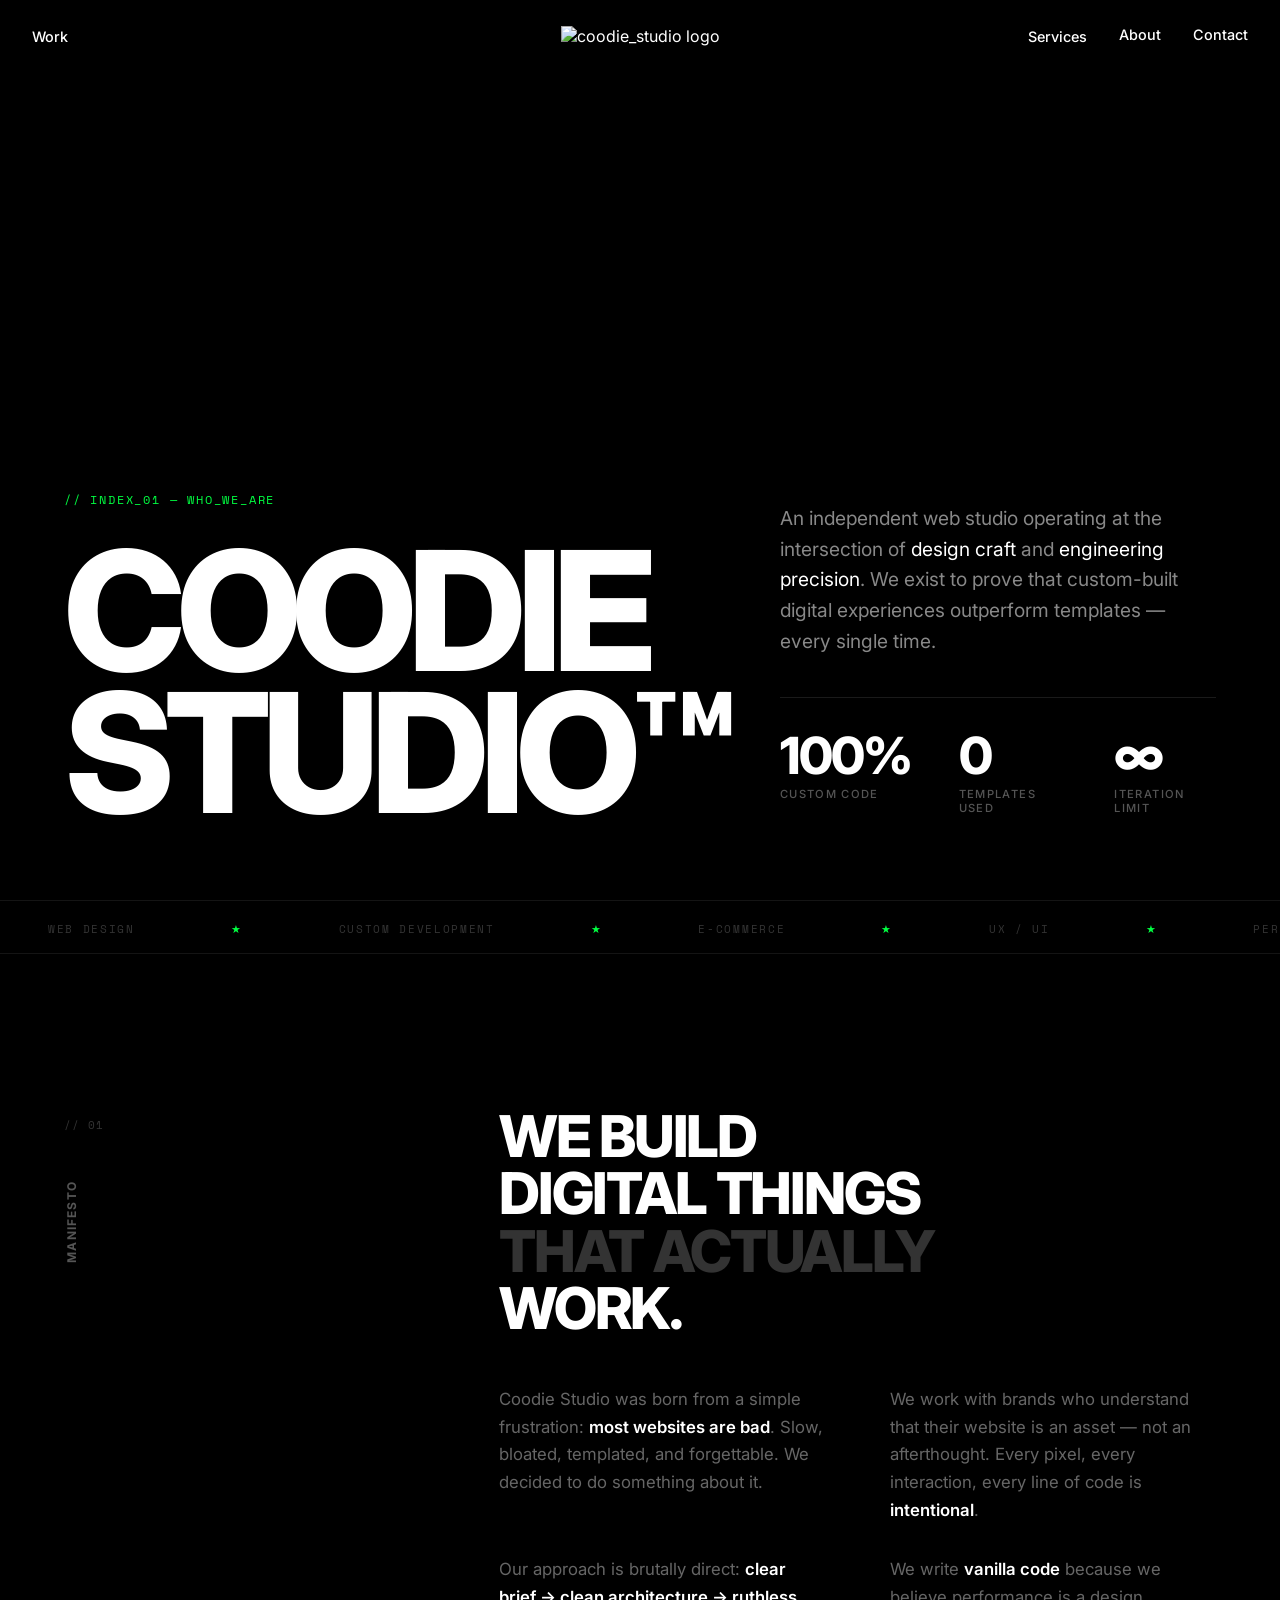
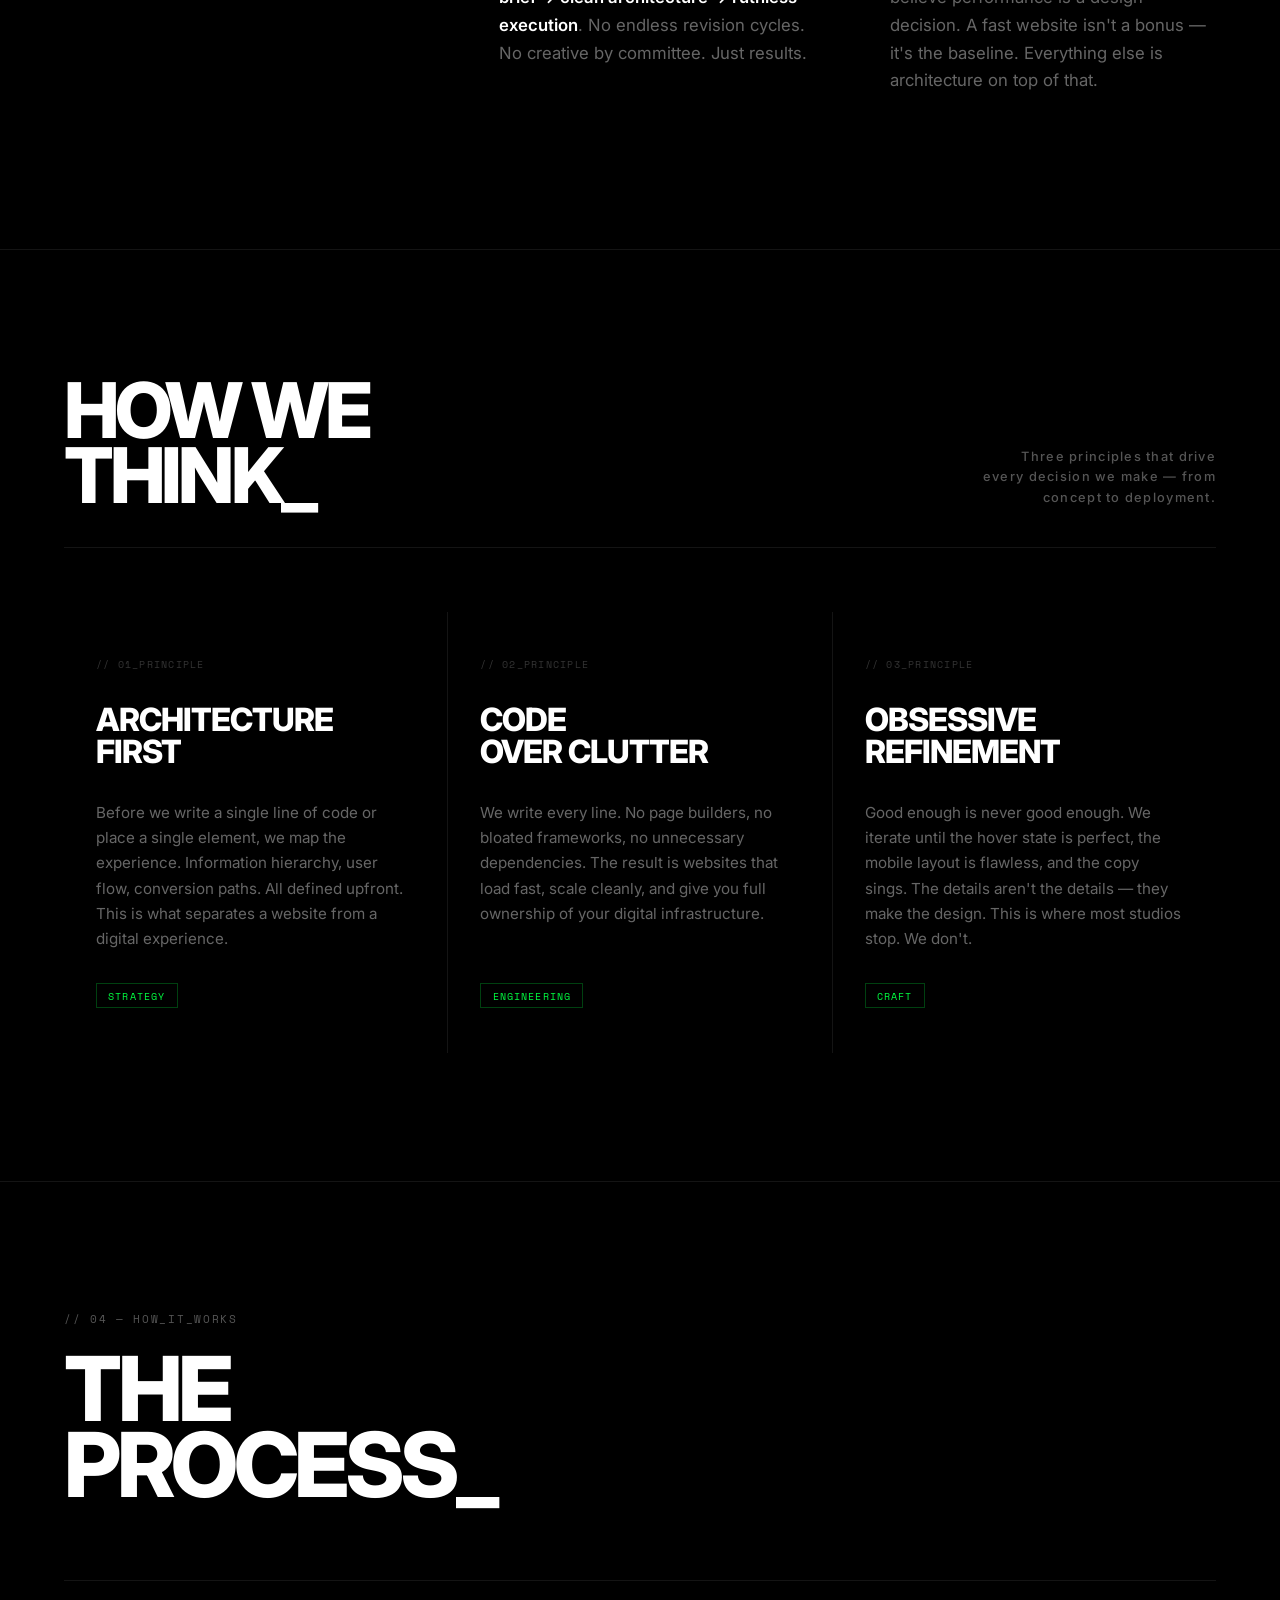
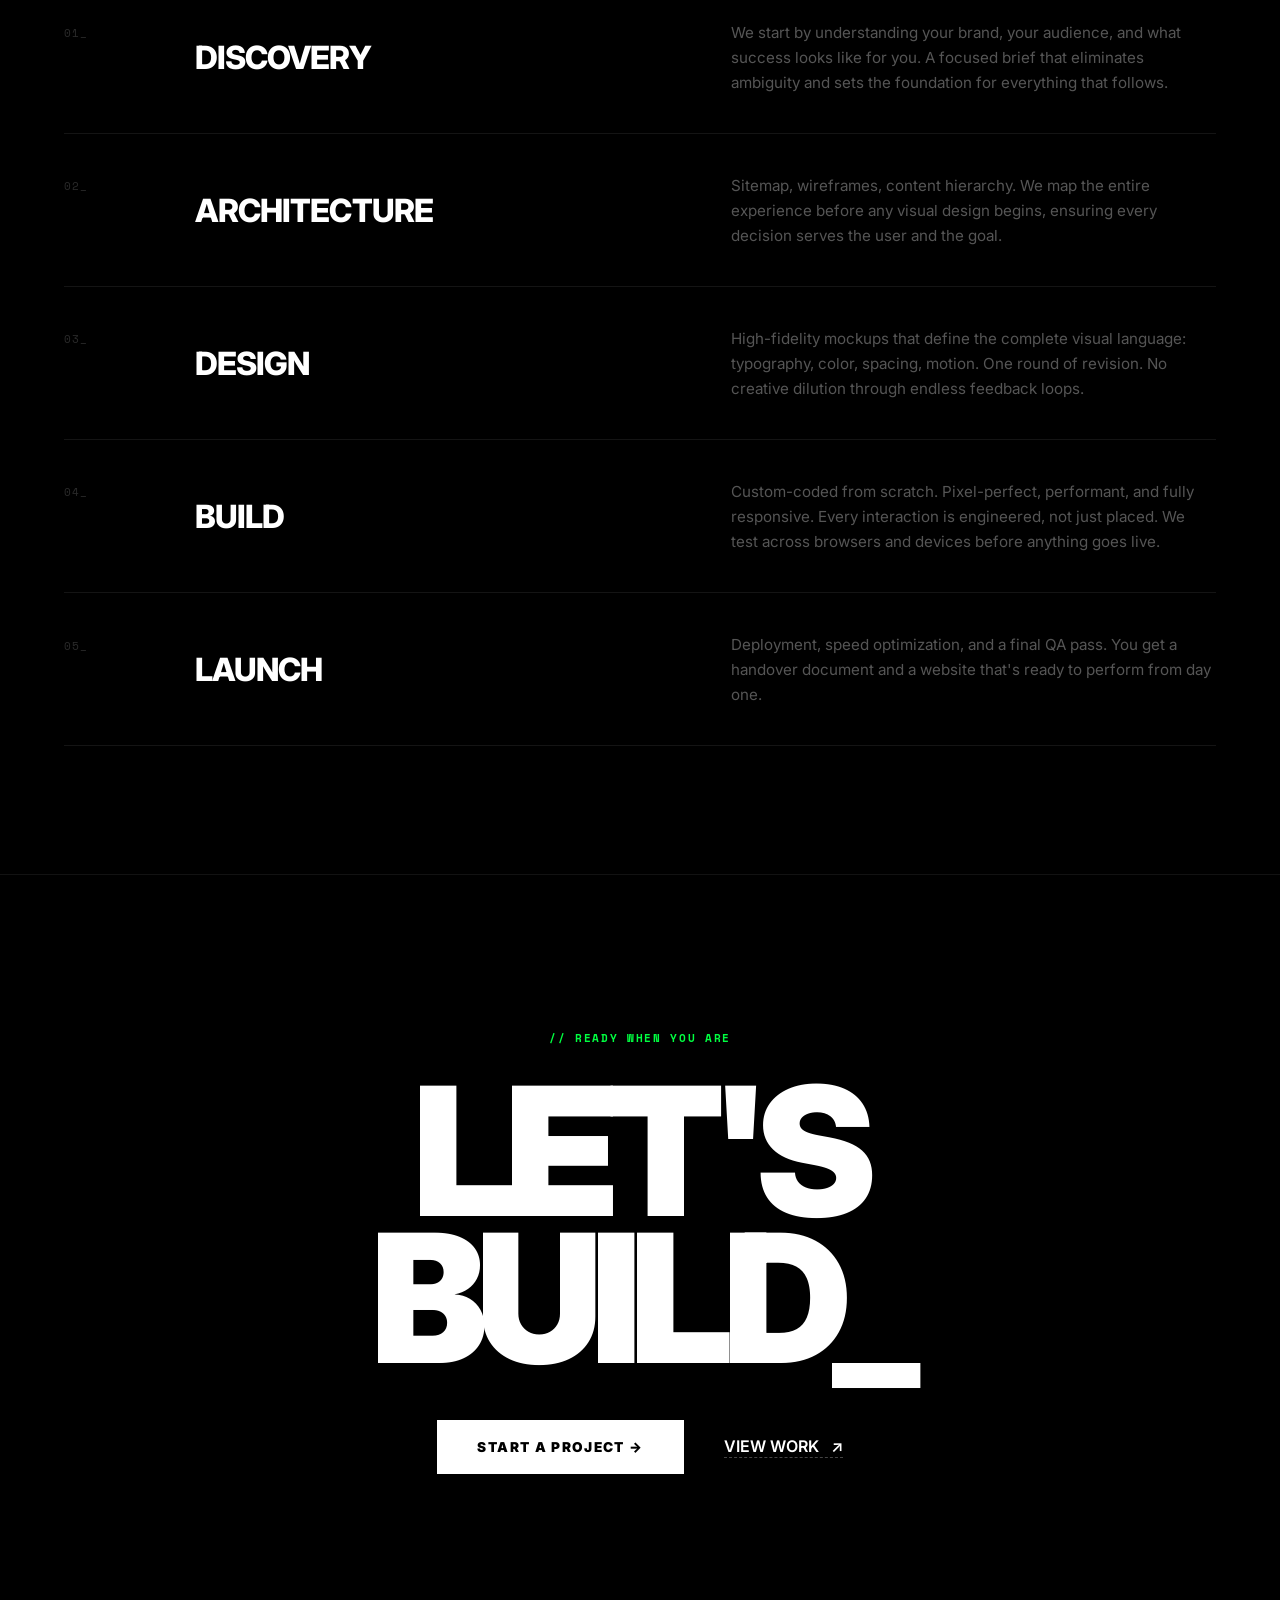
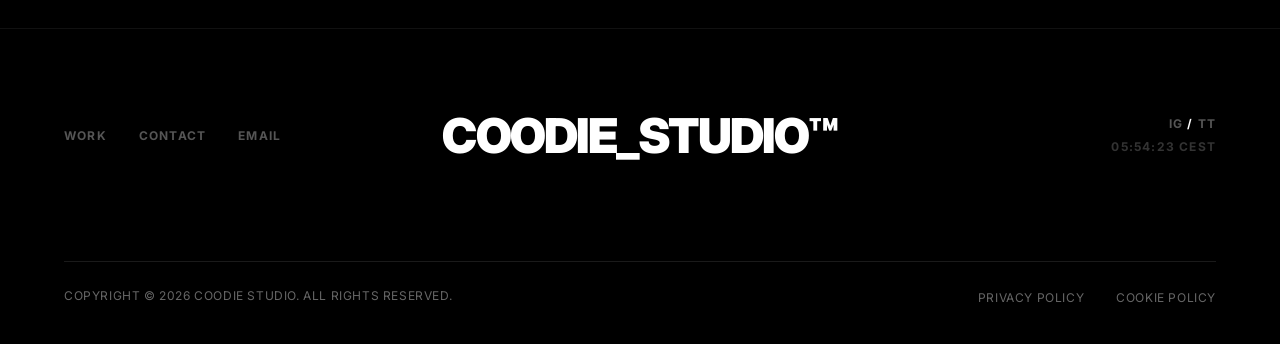
==== about.html @ a86b959a "Add files via upload" ====
<!DOCTYPE html>
<html lang="en">
<head>
    <meta charset="UTF-8">
    <meta name="viewport" content="width=device-width, initial-scale=1.0">

    <title>About Coodie Studio – Web Design & Development Studio</title>
    <meta name="description" content="Coodie Studio is an independent web design and development studio. We build high-performance custom websites for brands that refuse to be average. No templates, no compromise.">
    <meta name="author" content="Vannia Rharbaoui Urbano">
    <meta name="robots" content="index, follow">
    <meta name="keywords" content="web design studio, custom website development, brand web experiences, coodie studio, vannia rharbaoui, freelance web developer">

    <link rel="icon" type="image/webp" href="img/icon-coodie.webp">
    <link rel="preconnect" href="https://fonts.googleapis.com">
    <link rel="preconnect" href="https://fonts.gstatic.com" crossorigin>
    <link href="https://fonts.googleapis.com/css2?family=Inter:wght@400;500;700;800&family=Space+Mono&display=swap" rel="stylesheet">
    <link rel="stylesheet" href="style.css">

    <meta property="og:title" content="About Coodie Studio – Web Design & Development">
    <meta property="og:description" content="Independent web studio building high-performance custom websites for brands that lead, not follow.">
    <meta property="og:type" content="website">
    <meta property="og:url" content="https://coodie.it/about.html">
    <meta property="og:image" content="https://coodie.it/img/coodie-logo-black.webp">
    <link rel="apple-touch-icon" href="img/icon-coodie.webp">
    
    <link rel="canonical" href="https://coodie.it/about.html">
    <meta name="theme-color" content="#000000">
    
    <link rel="alternate" hreflang="en" href="https://coodie.it/about.html" />
    <link rel="alternate" hreflang="x-default" href="https://coodie.it/about.html" />

    <script type="application/ld+json">
        {
          "@context": "https://schema.org",
          "@graph": [
            {
              "@type": "AboutPage",
              "@id": "https://coodie.it/about.html",
              "url": "https://coodie.it/about.html",
              "name": "About Coodie Studio – Web Design & Development Studio",
              "description": "Coodie Studio is an independent web design and development studio. Custom-coded websites for brands that refuse to be average.",
              "inLanguage": "en",
              "isPartOf": { "@id": "https://coodie.it/#website" },
              "about": { "@id": "https://coodie.it/#organization" },
              "mainEntity": { "@id": "https://coodie.it/#organization" }
            },
            {
              "@type": "Person",
              "@id": "https://coodie.it/#person",
              "name": "Vannia Rharbaoui Urbano",
              "jobTitle": "Web Designer & Developer",
              "description": "Founder of Coodie Studio. Independent web designer and developer building high-performance custom websites for international brands.",
              "worksFor": { "@id": "https://coodie.it/#organization" },
              "url": "https://coodie.it/about.html",
              "knowsAbout": [
                "Web Design",
                "Web Development",
                "E-Commerce",
                "UX / UI Design",
                "Vanilla JavaScript",
                "HTML",
                "CSS",
                "Shopify"
              ],
              "sameAs": [
                "https://www.instagram.com/coodie_studio/",
                "https://www.tiktok.com/@coodie.studio"
              ]
            }
          ]
        }
        </script>

        
</head>
<body class="bg-black">

    <!-- ======= HEADER / NAV ======= -->
    <header class="hero-section-about">
        <nav class="hero-nav">
            <div class="nav-left">
                <a href="works.html" class="nav-link">Work</a>
            </div>
            <div class="nav-center">
                <a href="/" class="logo-link">
                    <img src="img/icon-coodie.webp" alt="coodie_studio logo" class="brand-logo" loading="lazy" width="800" height="600">
                </a>
            </div>
            <div class="nav-right desktop-only">
                <div class="services-dropdown">
                    <span class="nav-link services-trigger">Services</span>
                    <div class="services-menu">
                        <a href="onepage.html">One-Page Website</a>
                        <a href="ecommerce.html">E-Commerce Website</a>
                        <a href="multipage.html">Multi-Page Website</a>
                    </div>
                </div>
                <a href="about.html" class="nav-link">About</a>
                <a href="contact.html" class="nav-link">Contact</a>
            </div>
            <button class="hamburger mobile-only" id="menu-toggle" aria-label="Menu">
                <div class="hamburger-lines">
                    <span class="line line-top"></span>
                    <span class="line line-bottom"></span>
                </div>
            </button>
        </nav>

        <!-- Mobile Sidebar -->
        <div class="mobile-menu-overlay" id="mobile-menu">
            <div class="menu-backdrop" id="menu-backdrop"></div>
            <nav class="mobile-nav-links">
                <div class="sidebar-header">
                    <span class="sidebar-logo">COODIE_STUDIO™</span>
                    <button class="close-sidebar" id="close-btn" aria-label="Close menu">&#10005;</button>
                </div>
                <div class="nav-links-wrapper">
                    <a href="works.html">Work</a>
                    <button class="mobile-services-trigger" id="mobile-services-btn" aria-expanded="false">
                        Services <span class="mobile-services-arrow">&#8595;</span>
                    </button>
                    <div class="mobile-services-submenu" id="mobile-services-submenu" aria-hidden="true">
                        <a href="onepage.html">One-Page Website</a>
                        <a href="ecommerce.html">E-Commerce Website</a>
                        <a href="multipage.html">Multi-Page Website</a>
                    </div>
                    <a href="about.html">About</a>
                    <a href="contact.html">Contact</a>
                </div>
                <div class="sidebar-footer">
                    <div class="system-status">
                        <span class="pulse-dot"></span>
                        <span>CURRENTLY AVAILABLE FOR NEW PROJECT</span>
                    </div>
                </div>
            </nav>
        </div>

        <!-- ======= HERO CONTENT ======= -->
        <div class="about-hero-content">
            <div class="about-hero-left">
                <span class="about-hero-eyebrow">// INDEX_01 — WHO_WE_ARE</span>
                <h1 class="about-mega-title">COODIE<br>STUDIO™</h1>
            </div>
            <div class="about-hero-right">
                <p class="about-hero-desc">
                    An independent web studio operating at the intersection of <em>design craft</em> and <em>engineering precision</em>. We exist to prove that custom-built digital experiences outperform templates — every single time.
                </p>
                <div class="about-hero-stats">
                    <div class="stat-block">
                        <div class="stat-num">100%</div>
                        <div class="stat-label">Custom Code</div>
                    </div>
                    <div class="stat-block">
                        <div class="stat-num">0</div>
                        <div class="stat-label">Templates Used</div>
                    </div>
                    <div class="stat-block">
                        <div class="stat-num">∞</div>
                        <div class="stat-label">Iteration Limit</div>
                    </div>
                </div>
            </div>
        </div>
    </header>

    <!-- ======= SCROLLING TICKER ======= -->
    <div class="about-ticker">
        <div class="ticker-track">
            <span class="ticker-item">WEB DESIGN</span>
            <span class="ticker-item accent">★</span>
            <span class="ticker-item">CUSTOM DEVELOPMENT</span>
            <span class="ticker-item accent">★</span>
            <span class="ticker-item">E-COMMERCE</span>
            <span class="ticker-item accent">★</span>
            <span class="ticker-item">UX / UI</span>
            <span class="ticker-item accent">★</span>
            <span class="ticker-item">PERFORMANCE</span>
            <span class="ticker-item accent">★</span>
            <span class="ticker-item">VANILLA JS</span>
            <span class="ticker-item accent">★</span>
            <span class="ticker-item">ZERO BLOAT</span>
            <span class="ticker-item accent">★</span>
            <span class="ticker-item">CONVERSION ARCHITECTURE</span>
            <span class="ticker-item accent">★</span>
            <!-- Duplicate for seamless loop -->
            <span class="ticker-item">WEB DESIGN</span>
            <span class="ticker-item accent">★</span>
            <span class="ticker-item">CUSTOM DEVELOPMENT</span>
            <span class="ticker-item accent">★</span>
            <span class="ticker-item">E-COMMERCE</span>
            <span class="ticker-item accent">★</span>
            <span class="ticker-item">UX / UI</span>
            <span class="ticker-item accent">★</span>
            <span class="ticker-item">PERFORMANCE</span>
            <span class="ticker-item accent">★</span>
            <span class="ticker-item">VANILLA JS</span>
            <span class="ticker-item accent">★</span>
            <span class="ticker-item">ZERO BLOAT</span>
            <span class="ticker-item accent">★</span>
            <span class="ticker-item">CONVERSION ARCHITECTURE</span>
            <span class="ticker-item accent">★</span>
        </div>
    </div>

    <main>

        <!-- ======= MANIFESTO SECTION ======= -->
        <section class="about-manifesto">
            <div class="manifesto-inner">
                <div class="manifesto-label-col">
                    <span class="manifesto-index">// 01</span>
                    <span class="manifesto-tag">MANIFESTO</span>
                </div>
                <div class="manifesto-text-col">
                    <h2 class="manifesto-headline">
                        WE BUILD<br>
                        DIGITAL THINGS<br>
                        <span class="dim">THAT ACTUALLY</span><br>
                        WORK.
                    </h2>
                    <div class="manifesto-body">
                        <p class="manifesto-para">
                            Coodie Studio was born from a simple frustration: <strong>most websites are bad</strong>. Slow, bloated, templated, and forgettable. We decided to do something about it.
                        </p>
                        <p class="manifesto-para">
                            We work with brands who understand that their website is an asset — not an afterthought. Every pixel, every interaction, every line of code is <strong>intentional</strong>.
                        </p>
                        <p class="manifesto-para">
                            Our approach is brutally direct: <strong>clear brief → clean architecture → ruthless execution</strong>. No endless revision cycles. No creative by committee. Just results.
                        </p>
                        <p class="manifesto-para">
                            We write <strong>vanilla code</strong> because we believe performance is a design decision. A fast website isn't a bonus — it's the baseline. Everything else is architecture on top of that.
                        </p>
                    </div>
                </div>
            </div>
        </section>

        <!-- ======= PHILOSOPHY CARDS ======= -->
        <section class="about-philosophy">
            <div class="philosophy-header">
                <h2 class="philosophy-title">HOW WE<br>THINK_</h2>
                <p class="philosophy-sub">Three principles that drive every decision we make — from concept to deployment.</p>
            </div>
            <div class="philosophy-grid">
                <div class="philosophy-card">
                    <span class="philosophy-card-num">// 01_PRINCIPLE</span>
                    <h3 class="philosophy-card-title">Architecture<br>First</h3>
                    <p class="philosophy-card-desc">Before we write a single line of code or place a single element, we map the experience. Information hierarchy, user flow, conversion paths. All defined upfront. This is what separates a website from a digital experience.</p>
                    <span class="philosophy-card-tag">STRATEGY</span>
                </div>
                <div class="philosophy-card">
                    <span class="philosophy-card-num">// 02_PRINCIPLE</span>
                    <h3 class="philosophy-card-title">Code<br>Over Clutter</h3>
                    <p class="philosophy-card-desc">We write every line. No page builders, no bloated frameworks, no unnecessary dependencies. The result is websites that load fast, scale cleanly, and give you full ownership of your digital infrastructure.</p>
                    <span class="philosophy-card-tag">ENGINEERING</span>
                </div>
                <div class="philosophy-card">
                    <span class="philosophy-card-num">// 03_PRINCIPLE</span>
                    <h3 class="philosophy-card-title">Obsessive<br>Refinement</h3>
                    <p class="philosophy-card-desc">Good enough is never good enough. We iterate until the hover state is perfect, the mobile layout is flawless, and the copy sings. The details aren't the details — they make the design. This is where most studios stop. We don't.</p>
                    <span class="philosophy-card-tag">CRAFT</span>
                </div>
            </div>
        </section>


        <!-- ======= PROCESS SECTION ======= -->
        <section class="about-process">
            <div class="process-header">
                <p class="process-eyebrow">// 04 — HOW_IT_WORKS</p>
                <h2 class="process-title">THE<br>PROCESS_</h2>
            </div>
            <div class="process-list">
                <div class="process-step">
                    <span class="process-step-num">01_</span>
                    <h3 class="process-step-name">Discovery</h3>
                    <p class="process-step-desc">We start by understanding your brand, your audience, and what success looks like for you. A focused brief that eliminates ambiguity and sets the foundation for everything that follows.</p>
                </div>
                <div class="process-step">
                    <span class="process-step-num">02_</span>
                    <h3 class="process-step-name">Architecture</h3>
                    <p class="process-step-desc">Sitemap, wireframes, content hierarchy. We map the entire experience before any visual design begins, ensuring every decision serves the user and the goal.</p>
                </div>
                <div class="process-step">
                    <span class="process-step-num">03_</span>
                    <h3 class="process-step-name">Design</h3>
                    <p class="process-step-desc">High-fidelity mockups that define the complete visual language: typography, color, spacing, motion. One round of revision. No creative dilution through endless feedback loops.</p>
                </div>
                <div class="process-step">
                    <span class="process-step-num">04_</span>
                    <h3 class="process-step-name">Build</h3>
                    <p class="process-step-desc">Custom-coded from scratch. Pixel-perfect, performant, and fully responsive. Every interaction is engineered, not just placed. We test across browsers and devices before anything goes live.</p>
                </div>
                <div class="process-step">
                    <span class="process-step-num">05_</span>
                    <h3 class="process-step-name">Launch</h3>
                    <p class="process-step-desc">Deployment, speed optimization, and a final QA pass. You get a handover document and a website that's ready to perform from day one.</p>
                </div>
            </div>
        </section>


        <!-- ======= CTA CLOSER ======= -->
        <section class="about-cta-closer">
            <span class="cta-closer-label">// READY WHEN YOU ARE</span>
            <h2 class="cta-closer-title">LET'S<br>BUILD_</h2>
            <div class="cta-closer-actions">
                <a href="contact.html" class="btn-solid-white">START A PROJECT →</a>
                <a href="works.html" class="btn-dashed">VIEW WORK <span class="arrow">↗</span></a>
            </div>
        </section>

    </main>

    <!-- ======= FOOTER ======= -->
    <footer class="hyper-footer">
        <div class="footer-top-line">
            <div class="footer-nav-minimal">
                <a href="works.html">WORK</a>
                <a href="contact.html">CONTACT</a>
                <a href="mailto:coodie.studio@gmail.com">EMAIL</a>
            </div>
            <div class="footer-center">
                <h2 class="footer-brand-minimal">COODIE_STUDIO™</h2>
            </div>
            <div class="footer-meta-minimal">
                <div class="social-row">
                    <a href="https://www.instagram.com/coodie_studio/">IG</a>
                    <span>/</span>
                    <a href="https://www.tiktok.com/@coodie.studio?is_from_webapp=1&sender_device=pc">TT</a>
                </div>
                <span id="live-clock" class="minimal-clock">00:00:00 CEST</span>
            </div>
        </div>
        <div class="footer-legal-line">
            <p>Copyright © 2026 Coodie Studio. All rights reserved.</p>
            <ul class="policies" role="list">
                <li><a href="privacy.html" title="Read our privacy policy">Privacy Policy</a></li>
                <li><a href="cookie.html" title="Read our cookie policy">Cookie Policy</a></li>
            </ul>
        </div>
    </footer>

    <script src="script.js" defer></script>
</body>
</html>
---- style.css ----
/* =========================================
   VARIABILI & RESET
   ========================================= */
   :root {
    --text-light: #ffffff;
    --font-main: 'Inter', -apple-system, sans-serif;
    --ease-out-expo: cubic-bezier(0.16, 1, 0.3, 1);
    --sys-bg: #000000;
    --sys-text: #ffffff;
    --accent: #00ff41;
}

/* Utility border classes */
.border-top { border-top: 1px solid rgba(255, 255, 255, 0.1); }
.border-all  { border: 1px solid rgba(255, 255, 255, 0.1); }

* { margin: 0; padding: 0; box-sizing: border-box; }

body {
    font-family: var(--font-main);
    background-color: #000;
    color: var(--text-light);
    -webkit-font-smoothing: antialiased;
    overflow-x: hidden;
}

body.no-scroll { overflow: hidden; }

a { color: var(--text-light); text-decoration: none; }


/* =========================================
   HERO
   ========================================= */
.hero-section {
    position: relative;
    width: 100vw;
    height: 100vh;
    overflow: hidden;
    display: flex;
    flex-direction: column;
}

/* --- Navbar --- */
.hero-nav {
    position: absolute;
    top: 0; left: 0;
    width: 100%;
    padding: 2vw 2.5vw;
    z-index: 100;
    display: grid;
    grid-template-columns: 1fr auto 1fr;
    align-items: center;
}

.nav-left  { justify-self: start; }
.nav-center { justify-self: center; display: flex; align-items: center; justify-content: center; }
.nav-right  { justify-self: end; display: flex; gap: 2rem; }

.nav-link { font-size: 0.9rem; font-weight: 500; transition: opacity 0.3s ease; }
.nav-link:hover { opacity: 0.7; }

.brand-logo { height: 24px; width: auto; object-fit: contain; }

/* --- Marquee --- */
.marquee-container {
    position: absolute;
    top: 50%;
    left: 0;
    width: 100vw;
    transform: translateY(-50%);
    overflow: hidden;
    z-index: 1;
    pointer-events: none;
}

.marquee-content {
    display: inline-flex;
    white-space: nowrap;
    font-size: 18vw;
    font-weight: 900;
    letter-spacing: -0.05em;
    text-transform: uppercase;
    animation: scrollText 30s linear infinite;
}

.marquee-content::after { content: attr(data-text); }

@keyframes scrollText {
    0%   { transform: translateX(0); }
    100% { transform: translateX(-50%); }
}

/* --- Bottom section --- */
.hero-bottom {
    position: absolute;
    bottom: 0; left: 0;
    width: 100%;
    padding: 2.5vw;
    z-index: 10;
    display: flex;
    justify-content: space-between;
    align-items: flex-end;
}

.bottom-left h2 {
    font-size: clamp(1.2rem, 2.5vw, 2.5rem);
    font-weight: 500;
    line-height: 1.1;
    letter-spacing: -0.02em;
}

/* --- Bottone fisso --- */
.bottom-right {
    position: fixed;
    bottom: 2.5vw;
    right: 2.5vw;
    z-index: 9999;
}


/* =========================================
   BOTTONE PILL
   ========================================= */
.btn-pill {
    display: inline-block;
    padding: 1rem 2rem;
    background-color: rgba(255, 255, 255, 0.15);
    backdrop-filter: blur(10px);
    -webkit-backdrop-filter: blur(10px);
    border: 1px solid rgba(255, 255, 255, 0.3);
    font-size: 0.9rem;
    font-weight: 500;
    color: var(--text-light);
    white-space: nowrap;
    transition: all 0.3s var(--ease-out-expo);
}

.btn-pill:hover {
    background-color: var(--text-light);
    color: #000;
    transform: scale(1.05);
}


/* =========================================
   NAVBAR MOBILE & HAMBURGER
   ========================================= */
.mobile-only  { display: none; }
.desktop-only { display: flex; }

.hamburger {
    background: transparent;
    border: none;
    cursor: pointer;
    padding: 10px;
    justify-self: end;
    z-index: 101;
}

.hamburger-lines { width: 24px; height: 10px; position: relative; }

.line {
    position: absolute;
    left: 0;
    width: 100%;
    height: 2px;
    background: var(--text-light);
    transition: transform 0.4s var(--ease-out-expo), top 0.4s var(--ease-out-expo);
}

.line-top    { top: 0; }
.line-bottom { top: 8px; }

/* Stato attivo hamburger: entrambe le classi formano la X */
.hamburger.is-active .line-top,
.hamburger.active .line-top    { top: 4px; transform: rotate(45deg); }
.hamburger.is-active .line-bottom,
.hamburger.active .line-bottom { top: 4px; transform: rotate(-45deg); }

/* --- Overlay menu mobile (sidebar da destra) ---
   Visibile solo su mobile via media query, qui solo la base */
.mobile-menu-overlay {
    display: none; /* attivato dal media query */
}

/* Container del dropdown desktop */
.services-dropdown { position: relative; display: inline-block; }
.services-trigger  { cursor: pointer; user-select: none; }

.services-menu {
    display: none;
    position: absolute;
    top: 100%; 
    
    /* 1. Sposta il bordo sinistro al centro della parola */
    left: 60%; 
    
    /* 2. Trasla il menu all'indietro del 50% della SUA larghezza */
    transform: translateX(-50%); 
    
    background-color: #000;
    border: 1px solid rgba(255,255,255,0.15);
    min-width: 220px;
    z-index: 999;
    margin-top: 10px;
}

/* IMPORTANTE: Mantieni la classe active così */
.services-menu.active { 
    display: block; 
}

.services-menu a {
    display: block;
    padding: 15px 20px;
    color: #fff;
    font-size: 0.8rem;
    text-transform: uppercase;
    border-bottom: 1px solid rgba(255,255,255,0.1);
    transition: background 0.2s ease, color 0.2s ease;
}
.services-menu a:last-child { border-bottom: none; }
.services-menu a:hover { background-color: var(--accent); color: #000; }


/* =========================================
   SEZIONE ABOUT
   ========================================= */
.about-section {
    padding: 8vw 5vw;
    background-color: var(--sys-bg);
    color: var(--sys-text);
}

.about-grid {
    display: grid;
    grid-template-columns: 1fr 2fr;
    gap: 4vw;
    align-items: start;
}

/* Colonna sinistra */
.about-title-col {
    text-align: right;
    display: flex;
    flex-direction: column;
    gap: 1.5rem;
    padding-right: 2vw;
}

.about-title-col h2 {
    font-size: clamp(2rem, 3.5vw, 4rem);
    font-weight: 700;
    letter-spacing: -0.04em;
    line-height: 1;
    text-transform: uppercase;
    color: var(--sys-text);
}

.about-title-col p {
    font-size: 1.1rem;
    color: #888;
    max-width: 80%;
    align-self: flex-end;
}

/* Colonna destra */
.about-content-col {
    text-align: left;
    display: flex;
    flex-direction: column;
    gap: 3vw;
}

.long-desc,
.short-desc {
    font-size: 1.2rem;
    line-height: 1.5;
    color: var(--sys-text);
    max-width: 85%;
}

.long-desc { padding-bottom: 2vw; }

/* Immagine */
.about-image-wrapper {
    width: 60%;
    aspect-ratio: 16/9;
    overflow: hidden;
    position: relative;
    padding: 0.5rem;
}

.about-image-wrapper img {
    width: 100%;
    height: 100%;
    object-fit: cover;
    filter: grayscale(100%);
}

.border-dashed { border: 1px dashed rgba(136, 136, 136, 0.3); }

/* Bottone dashed */
.btn-dashed {
    display: inline-block;
    color: var(--sys-text);
    text-decoration: none;
    font-size: 1rem;
    font-weight: 600;
    position: relative;
    padding-bottom: 2px;
}

.btn-dashed::after {
    content: '';
    position: absolute;
    bottom: 0; left: 0;
    width: 100%;
    height: 1px;
    border-bottom: 1px dashed rgba(136, 136, 136, 0.5);
    transition: all 0.3s ease;
}

.btn-dashed:hover::after { border-bottom: 1px solid var(--sys-text); }
.btn-dashed .arrow { margin-left: 0.5rem; }


/* =========================================
   SEZIONE WORKS
   ========================================= */
.works-section {
    padding: 10vw 5vw;
    background-color: #000;
    border-top: 1px solid rgba(255, 255, 255, 0.1);
}

.section-header { margin-bottom: 6vw; }

/* --- Labels & titoli condivisi --- */
.section-label {
    font-size: 0.8rem;
    font-weight: 500;
    letter-spacing: 0.1em;
    color: #888;
}

.section-title {
    font-size: clamp(3rem, 8vw, 10rem);
    font-weight: 800;
    line-height: 0.8;
    letter-spacing: -0.05em;
    margin-top: 1rem;
}

/* --- Griglia works --- */
.works-grid {
    display: grid;
    grid-template-columns: 1fr 1fr;
    gap: 4vw;
}

.work-item { cursor: pointer; position: relative; }

.work-image-container {
    width: 100%;
    aspect-ratio: 4/5;
    overflow: hidden;
    background-color: #111;
    position: relative;
}

.work-img {
    width: 100%;
    height: 100%;
    object-fit: cover;
    filter: grayscale(100%);
    transition: transform 0.8s var(--ease-out-expo), filter 0.5s ease;
}

.work-overlay {
    position: absolute;
    top: 0; left: 0;
    width: 100%; height: 100%;
    background: rgba(0,0,0,0.4);
    display: flex;
    align-items: center;
    justify-content: center;
    opacity: 1;
    transition: opacity 0.4s ease;
}

.work-category {
    font-size: 0.9rem;
    text-transform: uppercase;
    letter-spacing: 0.2em;
    font-weight: 600;
    border: 1px solid #fff;
    padding: 0.8rem 1.5rem;
}

.work-item:hover .work-img    { transform: scale(1.05); filter: grayscale(0%); }
.work-item:hover .work-overlay { opacity: 1; }

.work-info {
    display: flex;
    justify-content: space-between;
    align-items: flex-start;
    margin-top: 1.5rem;
    padding-bottom: 0.5rem;
    border-bottom: 1px solid rgba(255, 255, 255, 0.2);
}

.work-info h3 { font-size: 1.5rem; font-weight: 700; letter-spacing: -0.02em; }
.work-year    { font-size: 0.9rem; color: #888; }

.works-footer { margin-top: 6vw; text-align: center; }

.view-all {
    font-size: 1.1rem;
    font-weight: 600;
    color: #fff;
    transition: opacity 0.3s ease;
}
.view-all:hover { opacity: 0.6; }


/* =========================================
   SEZIONE SERVICES
   ========================================= */
.services-section {
    padding: 10vw 5vw;
    background-color: #000;
}

.services-header {
    margin-bottom: 8vw;
    display: flex;
    flex-direction: column;
    gap: 1rem;
}

/* Sovrascrive margin-top di .section-title solo qui */
.services-header .section-title {
    text-transform: uppercase;
    color: #fff;
    margin-top: 0;
}

.section-manifesto {
    font-size: clamp(1rem, 2.5vw, 1.8rem);
    line-height: 1.3;
    max-width: 800px;
    color: #fff;
    font-weight: 500;
    margin-top: 2rem;
}

/* --- Griglia servizi --- */
.services-list-grid {
    display: grid;
    grid-template-columns: repeat(3, 1fr);
    gap: 2.5vw;
    border-top: 1px dashed rgba(255, 255, 255, 0.2);
    padding-top: 2.5vw;
}

.service-item {
    background-color: #0d0d0d;
    padding: 2.5vw;
    display: flex;
    flex-direction: column;
    justify-content: space-between;
    border-bottom: 1px dashed rgba(255, 255, 255, 0.2);
    transition: background-color 0.4s ease;
}
.service-item:hover { background-color: #1a1a1a; }

.service-meta {
    display: flex;
    justify-content: space-between;
    align-items: center;
    padding-bottom: 1.5vw;
    border-bottom: 1px dashed rgba(255, 255, 255, 0.2);
}

.service-num { font-size: 1rem; color: #555; font-weight: 600; }

.work-link {
    font-size: 0.8rem;
    font-weight: 600;
    color: #888;
    transition: color 0.3s ease;
}
.work-link:hover      { color: #fff; }
.work-link span       { margin-left: 5px; }

.service-info { margin-top: 2vw; margin-bottom: 3vw; }

.service-name {
    font-size: clamp(2rem, 3.5vw, 4rem);
    font-weight: 800;
    letter-spacing: -0.04em;
    line-height: 0.9;
    color: #fff;
    text-transform: uppercase;
    margin-bottom: 2rem;
}

.service-desc { font-size: 1rem; color: #ccc; line-height: 1.5; max-width: 90%; }

.service-footer {
    display: flex;
    align-items: center;
    border-top: 1px dashed rgba(255, 255, 255, 0.2);
    padding-top: 1vw;
}

.view-details {
    font-weight: 700;
    text-transform: uppercase;
    font-size: 0.8rem;
    color: #fff;
    display: flex;
    align-items: center;
    gap: 10px;
}

.view-details span { transition: transform 0.3s var(--ease-out-expo, ease); }
.service-item:hover .view-details span { transform: translateX(10px); }


/* =========================================
   ENGINE CONTACT
   ========================================= */
.engine-contact {
    background-color: #000;
    color: #fff;
    padding: 10vw 5vw;
    border-top: 1px solid #222;
}

.engine-container {
    display: grid;
    grid-template-columns: 1fr 1fr;
    gap: 10vw;
    max-width: 1600px;
    margin: 0 auto;
}

/* Left side */
.engine-info { position: relative; }

.sticky-info { position: sticky; top: 10vh; }

.status-indicator {
    font-size: 0.7rem;
    font-weight: 700;
    color: #00ff41;
    letter-spacing: 0.1em;
    margin-bottom: 2rem;
    display: block;
}

.engine-title {
    font-size: clamp(3rem, 6vw, 6rem);
    font-weight: 900;
    line-height: 0.85;
    letter-spacing: -0.04em;
    margin-bottom: 2rem;
}

.engine-lead {
    font-size: 1.1rem;
    color: #888;
    max-width: 400px;
    line-height: 1.5;
    margin-bottom: 3rem;
}

.contact-direct .label {
    display: block;
    font-size: 0.7rem;
    color: #444;
    margin-bottom: 0.5rem;
}

.contact-direct a {
    font-size: 1.5rem;
    color: #fff;
    font-weight: 600;
    border-bottom: 1px solid #333;
}

/* Right side – form */
.raw-form { display: flex; flex-direction: column; gap: 4rem; }

.form-section {
    display: flex;
    flex-direction: column;
    gap: 1rem;
    border-bottom: 1px solid #222;
    padding-bottom: 1rem;
    transition: border-color 0.4s ease;
}
.form-section:focus-within { border-color: #fff; }

.form-num { font-size: 0.7rem; font-weight: 700; color: #444; }

.input-group input,
.input-group textarea,
.select-wrapper select {
    width: 100%;
    background: transparent;
    border: none;
    color: #fff;
    font-size: 1.2rem;
    font-weight: 500;
    padding: 0.5rem 0;
    outline: none;
    font-family: inherit;
}

.input-group textarea { resize: none; overflow: hidden; min-height: 30px; }

.select-wrapper { position: relative; }
.select-wrapper select { appearance: none; cursor: pointer; padding-right: 2rem; }

.custom-arrow {
    position: absolute;
    right: 0;
    top: 50%;
    transform: translateY(-50%);
    pointer-events: none;
}

.transmit-btn {
    background-color: #fff;
    color: #000;
    border: none;
    width: 100%;
    padding: 1.5rem;
    display: flex;
    justify-content: space-between;
    align-items: center;
    font-weight: 900;
    letter-spacing: 0.1em;
    cursor: pointer;
    transition: transform 0.3s ease, background-color 0.3s ease;
}
.transmit-btn:hover { background-color: #e0e0e0; transform: scale(0.98); }


/* =========================================
   FOOTER
   ========================================= */
.hyper-footer {
    background-color: #000;
    color: #fff;
    padding: 6vw 5vw 3vw;
    border-top: 1px solid #111;
}

.footer-top-line {
    display: flex;
    justify-content: space-between;
    align-items: center;
    padding-bottom: 5vw;
    gap: 2rem;
}

.footer-nav-minimal,
.footer-meta-minimal {
    flex: 1;
    display: flex;
    gap: 2rem;
    font-size: 0.75rem;
    font-weight: 700;
    letter-spacing: 0.1em;
}

.footer-meta-minimal {
    flex-direction: column;
    align-items: flex-end;
    gap: 0.5rem;
}

.footer-nav-minimal a,
.social-row a {
    color: #555;
    transition: color 0.3s ease;
}

.footer-nav-minimal a:hover,
.social-row a:hover { color: #fff; }

.footer-brand-minimal {
    font-size: clamp(1.5rem, 4vw, 3rem);
    font-weight: 900;
    letter-spacing: -0.04em;
    margin: 0;
    white-space: nowrap;
}

.minimal-clock { color: #333; }

.footer-bottom-info {
    display: flex;
    justify-content: space-between;
    border-top: 1px solid #111;
    padding-top: 2vw;
    font-size: 0.65rem;
    color: #222;
    font-weight: 600;
    letter-spacing: 0.05em;
}

/* =========================================
   FOOTER LEGAL LINE (Copyright & Policies)
========================================= */

.footer-legal-line {
    display: flex;
    justify-content: space-between;
    align-items: center;
    padding-top: 1.5rem;
    border-top: 1px solid rgba(255, 255, 255, 0.1); /* Linea divisoria sottile */
    margin-top: 2rem;
    width: 100%;
}

/* Stile testo condiviso per P e Link */
.footer-legal-line p,
.footer-legal-line .policies a {
    font-size: 0.75rem; /* Testo tecnico e piccolo */
    color: rgba(255, 255, 255, 0.4); /* Grigio scuro/spento */
    text-transform: uppercase;
    letter-spacing: 0.05em;
    margin: 0;
}

.footer-legal-line .policies {
    list-style: none;
    padding: 0;
    margin: 0;
    display: flex;
    gap: 2rem; /* Spazio tra i link */
}

.footer-legal-line .policies a {
    text-decoration: none;
    transition: color 0.3s ease;
}

/* Hover effect terminale sui link */
.footer-legal-line .policies a:hover {
    color: #ffffff; /* Verde Coodie */
}


/* =========================================
   VISUAL ENGINE – ANIMAZIONI
   ========================================= */

/* Reveal lettera per lettera */
.coodie-title-reveal { perspective: 800px; }

.char-space { display: inline-block; width: 0.3em; }

.char-reveal {
    display: inline-block;
    opacity: 1;
    transform: translateY(15px) rotateX(-90deg);
    transform-origin: bottom;
    transition: opacity 0.5s cubic-bezier(0.215, 0.61, 0.355, 1),
                transform 0.5s cubic-bezier(0.215, 0.61, 0.355, 1);
    will-change: opacity, transform;
}

.coodie-title-reveal.is-visible .char-reveal {
    opacity: 1;
    transform: translateY(0) rotateX(0deg);
}

/* Reveal blocco generico */
.coodie-reveal-block {
    opacity: 1;
    transform: translateY(30px);
    transition: opacity 0.7s cubic-bezier(0.165, 0.84, 0.44, 1),
                transform 0.7s cubic-bezier(0.165, 0.84, 0.44, 1);
    will-change: opacity, transform;
}

.coodie-reveal-block.is-visible { opacity: 1; transform: translateY(0); }

/* Stagger griglia */
.work-item:nth-child(2)    { transition-delay: 0.15s; }
.service-item:nth-child(1) { transition-delay: 0.1s; }
.service-item:nth-child(2) { transition-delay: 0.2s; }
.service-item:nth-child(3) { transition-delay: 0.3s; }

/* Word wrapper */
.word-wrapper { display: inline-flex; flex-wrap: nowrap; white-space: nowrap; }

/* Font-size scalato condiviso */
.engine-title,
.about-title-col h2,
.section-title {
    font-size: clamp(2rem, 8vw, 4rem);
}

/* =========================================
   COODIE LEGAL / POLICY PAGES (MINIMAL)
   ========================================= */

   /* Header per le pagine secondarie (Policy, Terms, ecc.) */
.minimal-header {
    position: absolute;
    top: 0;
    left: 0;
    width: 100vw;
    z-index: 100;
}

   .policy {
    background-color: #000; /* Nero assoluto */
    color: #fff;
    padding: 150px 5vw 100px 5vw; /* Spazio abbondante in alto per la navbar */
    min-height: 100vh;
}

.policy .container {
    max-width: 800px; /* Limita la larghezza per una lettura ottimale (max 70-80 caratteri per riga) */
    margin: 0 auto;
}

/* Titolo Principale */
.policy h2 {
    font-size: clamp(3rem, 6vw, 5rem);
    font-weight: 800;
    letter-spacing: -0.03em;
    text-transform: uppercase;
    margin-bottom: 1rem;
    line-height: 1.1;
}

/* Data / Meta (Stile tecnico) */
.par-pol {
    font-family: monospace;
    font-size: 0.85rem;
    color: #666; /* Grigio scuro per non rubare attenzione */
    text-transform: uppercase;
    letter-spacing: 1px;
    margin-bottom: 5rem; /* Stacco netto dal corpo del testo */
}

/* Sezioni della Policy */
.pp-section {
    margin: 3rem 0;
}

/* Sottotitoli (1. What Are Cookies, etc.) */
.pp-section h3 {
    font-size: 1.5rem;
    font-weight: 700;
    letter-spacing: -0.02em;
    margin-bottom: 1.5rem;
    color: #fff;
}

/* Testi descrittivi */
.pp-section p {
    font-size: 1.1rem;
    line-height: 1.7;
    color: #aaa; /* Testo grigio chiaro per non affaticare la vista sul nero */
    font-weight: 400;
}

/* Parole in grassetto (es: "not") */
.pp-section strong {
    color: #fff; /* Fai risaltare il grassetto in bianco puro */
    font-weight: 700;
}

/* Liste (Minimaliste) */
.pp-section ul {
    margin-top: 1.5rem;
    margin-bottom: 1.5rem;
    padding-left: 1.5rem;
    list-style-type: none; /* Rimuoviamo i bullet di default per farne di personalizzati */
}

.pp-section ul li {
    font-size: 1.1rem;
    line-height: 1.7;
    color: #aaa;
    margin-bottom: 0.8rem;
    position: relative;
}

/* Bullet point custom: un trattino tecnico o un quadratino */
.pp-section ul li::before {
    content: "—"; /* Trattino minimale */
    position: absolute;
    left: -1.5rem;
    color: var(--accent, #00ff41); /* Tocco leggerissimo del tuo verde COODIE */
    font-weight: 700;
}

/* Linee divisorie ultra-sottili */
.policy hr {
    border: none;
    border-top: 1px solid rgba(255, 255, 255, 0.1);
    margin: 4rem 0;
}


/* =========================================
   WORK PAGE – SHOWROOM
   ========================================= */

/* --- Hero --- */
.work-page-hero {
    background-color: #000;
    padding: 160px 5vw 8vw;
    display: flex;
    justify-content: space-between;
    align-items: flex-end;
    border-bottom: 1px solid rgba(255,255,255,0.08);
    gap: 2rem;
}

.work-hero-inner { max-width: 800px; }

.work-page-hero .section-label { margin-bottom: 2rem; display: block; }

.work-hero-title {
    font-size: clamp(4rem, 12vw, 11rem);
    font-weight: 900;
    letter-spacing: -0.05em;
    line-height: 0.85;
    text-transform: uppercase;
    margin-bottom: 2.5rem;
}

.work-hero-sub {
    font-size: clamp(0.95rem, 1.5vw, 1.2rem);
    color: #666;
    max-width: 480px;
    line-height: 1.6;
}

.work-hero-counter {
    text-align: right;
    flex-shrink: 0;
}

.counter-num {
    display: block;
    font-size: clamp(4rem, 8vw, 7rem);
    font-weight: 900;
    letter-spacing: -0.05em;
    line-height: 1;
    color: rgba(255,255,255,0.08);
}

.counter-label {
    font-size: 0.7rem;
    font-weight: 700;
    color: #444;
    letter-spacing: 0.12em;
    text-transform: uppercase;
    line-height: 1.5;
}

/* --- Filter Bar --- */
.works-filter-bar {
    background-color: #000;
    padding: 0 5vw;
    display: flex;
    gap: 0;
    border-bottom: 1px solid rgba(255,255,255,0.08);
}

.filter-btn {
    background: none;
    border: none;
    color: #444;
    font-family: inherit;
    font-size: 0.72rem;
    font-weight: 700;
    letter-spacing: 0.12em;
    text-transform: uppercase;
    padding: 1.2rem 2rem;
    cursor: pointer;
    position: relative;
    transition: color 0.25s ease;
}

.filter-btn::after {
    content: '';
    position: absolute;
    bottom: 0; left: 0;
    width: 100%;
    height: 1px;
    background: #fff;
    transform: scaleX(0);
    transition: transform 0.3s var(--ease-out-expo);
}

.filter-btn:hover { color: #fff; }
.filter-btn:hover::after { transform: scaleX(1); }
.filter-btn.active { color: #fff; }
.filter-btn.active::after { transform: scaleX(1); }

/* --- Full Works Section --- */
.full-works-section {
    background-color: #000;
    padding: 0 5vw;
}

.full-work-item {
    padding: 6vw 0;
    display: grid;
    grid-template-rows: auto auto;
    gap: 2.5rem;
}

/* Image */
.full-work-image-wrap {
    width: 100%;
    aspect-ratio: 16/9;
    overflow: hidden;
    background-color: #0a0a0a;
    position: relative;
}

.full-work-img {
    width: 100%;
    height: 100%;
    object-fit: cover;
    filter: grayscale(100%);
    transition: transform 0.9s var(--ease-out-expo), filter 0.6s ease;
    display: block;
}

.full-work-overlay {
    position: absolute;
    inset: 0;
    background: rgba(0,0,0,0);
    display: flex;
    align-items: center;
    justify-content: center;
    transition: background 0.4s ease;
}

.full-work-cta {
    font-size: 0.85rem;
    font-weight: 700;
    letter-spacing: 0.15em;
    text-transform: uppercase;
    border: 1px solid #fff;
    padding: 1rem 2rem;
    opacity: 0;
    transform: translateY(8px);
    transition: opacity 0.35s ease, transform 0.35s ease;
}

.full-work-link:hover .full-work-img    { transform: scale(1.04); filter: grayscale(0%); }
.full-work-link:hover .full-work-overlay { background: rgba(0,0,0,0.35); }
.full-work-link:hover .full-work-cta    { opacity: 1; transform: translateY(0); }

/* Meta row */
.full-work-meta {
    display: flex;
    justify-content: space-between;
    align-items: flex-start;
    gap: 2rem;
}

.full-work-meta-left {
    display: flex;
    gap: 2rem;
    align-items: flex-start;
    flex: 1;
}

.full-work-index {
    font-size: 0.72rem;
    font-weight: 700;
    color: #333;
    letter-spacing: 0.1em;
    padding-top: 0.4rem;
    flex-shrink: 0;
}

.full-work-title {
    font-size: clamp(1.8rem, 3.5vw, 3rem);
    font-weight: 800;
    letter-spacing: -0.04em;
    line-height: 1;
    margin-bottom: 1rem;
}

.full-work-desc {
    font-size: 0.95rem;
    color: #666;
    line-height: 1.6;
    max-width: 540px;
}

/* Tags */
.full-work-tags {
    display: flex;
    flex-direction: column;
    align-items: flex-end;
    gap: 0.5rem;
    flex-shrink: 0;
}

.work-tag {
    font-size: 0.7rem;
    font-weight: 700;
    letter-spacing: 0.1em;
    text-transform: uppercase;
    color: #555;
    border: 1px solid rgba(255,255,255,0.1);
    padding: 0.4rem 0.9rem;
    white-space: nowrap;
    transition: color 0.25s ease, border-color 0.25s ease;
}

.full-work-item:hover .work-tag {
    color: #fff;
    border-color: rgba(255,255,255,0.3);
}

.work-tag--year {
    color: #333;
    border-color: transparent;
    font-size: 0.65rem;
}

/* Divider */
.works-divider {
    height: 1px;
    background: rgba(255,255,255,0.07);
}

/* --- Next Project Teaser --- */
.next-project-teaser {
    background-color: #000;
    padding: 10vw 5vw 12vw;
    border-top: 1px solid rgba(255,255,255,0.08);
    
}

.next-project-teaser .section-label {
    display: block;
    margin-bottom: 2rem;
}

.teaser-title {
    font-size: clamp(3.5rem, 10vw, 9rem);
    font-weight: 900;
    letter-spacing: -0.05em;
    line-height: 0.85;
    text-transform: uppercase;
    margin-bottom: 4rem;
}

.teaser-cta { font-size: 1.1rem; }



  /* =========================================
           ABOUT PAGE — EXTENDED STYLES
           ========================================= */
 
        /* ---- HERO ABOUT ---- */
        .hero-section-about {
            position: relative;
            width: 100%;
            min-height: 100vh;
            background: #000;
            display: flex;
            flex-direction: column;
            overflow: hidden;
        }
 
        .hero-section-about .hero-nav {
            position: relative;
            z-index: 100;
        }
 
        .about-hero-content {
            flex: 1;
            display: grid;
            grid-template-columns: 1fr 1fr;
            align-items: end;
            padding: 0 5vw 6vw;
            gap: 4vw;
            margin-top: 10vh;
        }
 
        .about-hero-left {
            display: flex;
            flex-direction: column;
            justify-content: flex-end;
            gap: 2rem;
        }
 
        .about-hero-eyebrow {
            font-family: 'Space Mono', monospace;
            font-size: 0.75rem;
            color: var(--accent);
            letter-spacing: 0.15em;
            text-transform: uppercase;
        }
 
        .about-mega-title {
            font-size: clamp(5rem, 13vw, 14rem);
            font-weight: 800;
            line-height: 0.85;
            letter-spacing: -0.05em;
            text-transform: uppercase;
            color: #fff;
        }
 
        .about-hero-right {
            display: flex;
            flex-direction: column;
            justify-content: flex-end;
            gap: 2.5rem;
            padding-bottom: 0.5rem;
        }
 
        .about-hero-desc {
            font-size: clamp(1rem, 1.5vw, 1.25rem);
            line-height: 1.6;
            color: #888;
            max-width: 480px;
        }
 
        .about-hero-desc em {
            color: #fff;
            font-style: normal;
        }
 
        .about-hero-stats {
            display: flex;
            gap: 3rem;
            padding-top: 2rem;
            border-top: 1px solid rgba(255,255,255,0.1);
        }
 
 
        .stat-num {
            font-size: clamp(2rem, 4vw, 3.5rem);
            font-weight: 800;
            letter-spacing: -0.04em;
            color: #fff;
            line-height: 1;
        }
 
        .stat-label {
            font-size: 0.7rem;
            font-weight: 500;
            color: #555;
            letter-spacing: 0.12em;
            text-transform: uppercase;
            margin-top: 0.4rem;
        }
 
        /* ---- SCROLLING TICKER ---- */
        .about-ticker {
            border-top: 1px solid rgba(255,255,255,0.08);
            border-bottom: 1px solid rgba(255,255,255,0.08);
            padding: 1rem 0;
            overflow: hidden;
            background: #000;
        }
 
        .ticker-track {
            display: inline-flex;
            white-space: nowrap;
            animation: ticker-scroll 25s linear infinite;
        }
 
        .ticker-item {
            font-family: 'Space Mono', monospace;
            font-size: 0.7rem;
            letter-spacing: 0.15em;
            color: #333;
            text-transform: uppercase;
            padding: 0 3rem;
        }
 
        .ticker-item.accent { color: var(--accent); }
 
        @keyframes ticker-scroll {
            0%   { transform: translateX(0); }
            100% { transform: translateX(-50%); }
        }
 
        /* ---- MANIFESTO SECTION ---- */
        .about-manifesto {
            padding: 12vw 5vw;
            background: #000;
            border-bottom: 1px solid rgba(255,255,255,0.08);
        }
 
        .manifesto-inner {
            display: grid;
            grid-template-columns: 1fr 2fr;
            gap: 6vw;
            align-items: start;
        }
 
        .manifesto-label-col {
            display: flex;
            flex-direction: column;
            gap: 1rem;
            padding-top: 0.5rem;
        }
 
        .manifesto-index {
            font-family: 'Space Mono', monospace;
            font-size: 0.7rem;
            color: #333;
            letter-spacing: 0.1em;
        }
 
        .manifesto-tag {
            font-size: 0.75rem;
            font-weight: 700;
            color: #555;
            letter-spacing: 0.1em;
            text-transform: uppercase;
            writing-mode: vertical-rl;
            transform: rotate(180deg);
            margin-top: 2rem;
            align-self: flex-start;
        }
 
 
        .manifesto-headline {
            font-size: clamp(2.2rem, 4.5vw, 5.5rem);
            font-weight: 800;
            letter-spacing: -0.04em;
            line-height: 1;
            color: #fff;
            text-transform: uppercase;
            margin-bottom: 3rem;
        }
 
        .manifesto-headline .dim { color: #333; }
 
        .manifesto-body {
            display: grid;
            grid-template-columns: 1fr 1fr;
            gap: 2rem 4rem;
        }
 
        .manifesto-para {
            font-size: 1.05rem;
            line-height: 1.65;
            color: #666;
        }
 
        .manifesto-para strong {
            color: #fff;
            font-weight: 600;
        }
 
        /* ---- PHILOSOPHY SECTION (3 Cards) ---- */
        .about-philosophy {
            padding: 10vw 5vw;
            background: #000;
        }
 
        .philosophy-header {
            display: flex;
            justify-content: space-between;
            align-items: flex-end;
            margin-bottom: 5vw;
            padding-bottom: 3vw;
            border-bottom: 1px solid rgba(255,255,255,0.08);
        }
 
        .philosophy-title {
            font-size: clamp(2.5rem, 6vw, 7rem);
            font-weight: 800;
            letter-spacing: -0.05em;
            line-height: 0.85;
            text-transform: uppercase;
        }
 
        .philosophy-sub {
            font-size: 0.8rem;
            color: #555;
            font-weight: 500;
            letter-spacing: 0.1em;
            max-width: 240px;
            text-align: right;
            line-height: 1.6;
        }
 
        .philosophy-grid {
            display: grid;
            grid-template-columns: repeat(3, 1fr);
            gap: 1px;
            background: rgba(255,255,255,0.08);
        }
 
        .philosophy-card {
            background: #000;
            padding: 3.5vw 2.5vw;
            display: flex;
            flex-direction: column;
            gap: 2rem;
            transition: background 0.3s ease;
        }
 
        .philosophy-card:hover { background: #0a0a0a; }
 
        .philosophy-card-num {
            font-family: 'Space Mono', monospace;
            font-size: 0.65rem;
            color: #333;
            letter-spacing: 0.12em;
        }
 
        .philosophy-card-title {
            font-size: clamp(1.4rem, 2.5vw, 2.2rem);
            font-weight: 800;
            letter-spacing: -0.03em;
            text-transform: uppercase;
            line-height: 1;
        }
 
        .philosophy-card-desc {
            font-size: 0.95rem;
            line-height: 1.65;
            color: #666;
            flex: 1;
        }
 
        .philosophy-card-tag {
            display: inline-block;
            font-family: 'Space Mono', monospace;
            font-size: 0.6rem;
            color: var(--accent);
            letter-spacing: 0.12em;
            text-transform: uppercase;
            border: 1px solid rgba(0,255,65,0.25);
            padding: 0.3rem 0.7rem;
            align-self: flex-start;
        }
 
        /* ---- FOUNDER SECTION ---- */
        .about-founder {
            padding: 10vw 5vw;
            background: #000;
            border-top: 1px solid rgba(255,255,255,0.08);
        }
 
        .founder-inner {
            display: grid;
            grid-template-columns: 1fr 1fr;
            gap: 8vw;
            align-items: center;
        }
 
        .founder-image-col {
            position: relative;
        }
 
        .founder-img-wrap {
            position: relative;
            aspect-ratio: 3/4;
            overflow: hidden;
        }
 
        .founder-img-wrap img {
            width: 100%;
            height: 100%;
            object-fit: cover;
            filter: grayscale(100%);
            transition: filter 0.6s ease;
        }
 
        .founder-img-wrap:hover img { filter: grayscale(20%); }
 
        .founder-img-label {
            position: absolute;
            bottom: -1px;
            left: 0;
            right: 0;
            background: #000;
            padding: 1rem 1.5rem;
            display: flex;
            justify-content: space-between;
            align-items: center;
            border-top: 1px solid rgba(255,255,255,0.1);
        }
 
        .founder-img-name {
            font-size: 0.75rem;
            font-weight: 700;
            color: #fff;
            letter-spacing: 0.08em;
            text-transform: uppercase;
        }
 
        .founder-img-role {
            font-family: 'Space Mono', monospace;
            font-size: 0.6rem;
            color: #444;
            text-transform: uppercase;
            letter-spacing: 0.1em;
        }
 
        .founder-text-col {
            display: flex;
            flex-direction: column;
            gap: 2.5rem;
        }
 
        .founder-eyebrow {
            font-family: 'Space Mono', monospace;
            font-size: 0.7rem;
            color: var(--accent);
            letter-spacing: 0.15em;
            text-transform: uppercase;
        }
 
        .founder-title {
            font-size: clamp(2rem, 3.5vw, 4rem);
            font-weight: 800;
            letter-spacing: -0.04em;
            line-height: 0.95;
            text-transform: uppercase;
        }
 
        .founder-bio {
            font-size: 1.05rem;
            line-height: 1.7;
            color: #666;
            display: flex;
            flex-direction: column;
            gap: 1.2rem;
        }
 
        .founder-bio strong { color: #fff; font-weight: 600; }
 
        .founder-skills {
            display: grid;
            grid-template-columns: 1fr 1fr;
            gap: 0;
            border: 1px solid rgba(255,255,255,0.1);
        }
 
        .skill-item {
            padding: 1rem 1.2rem;
            font-size: 0.75rem;
            font-weight: 600;
            text-transform: uppercase;
            letter-spacing: 0.08em;
            color: #555;
            border-right: 1px solid rgba(255,255,255,0.08);
            border-bottom: 1px solid rgba(255,255,255,0.08);
            transition: color 0.3s ease, background 0.3s ease;
        }
 
        .skill-item:hover { color: #fff; background: #0d0d0d; }
        .skill-item:nth-child(2n) { border-right: none; }
        .skill-item:nth-last-child(-n+2) { border-bottom: none; }
 
        /* ---- PROCESS SECTION ---- */
        .about-process {
            padding: 10vw 5vw;
            background: #000;
            border-top: 1px solid rgba(255,255,255,0.08);
        }
 
        .process-header {
            margin-bottom: 6vw;
        }
 
        .process-eyebrow {
            font-family: 'Space Mono', monospace;
            font-size: 0.7rem;
            color: #555;
            letter-spacing: 0.15em;
            margin-bottom: 1.5rem;
        }
 
        .process-title {
            font-size: clamp(3rem, 7vw, 9rem);
            font-weight: 800;
            letter-spacing: -0.05em;
            line-height: 0.85;
            text-transform: uppercase;
        }
 
        .process-list {
            display: flex;
            flex-direction: column;
            gap: 0;
        }
 
        .process-step {
            display: grid;
            grid-template-columns: 80px 1fr 1fr;
            gap: 4vw;
            align-items: center;
            padding: 3vw 0;
            border-bottom: 1px solid rgba(255,255,255,0.08);
            transition: background 0.3s ease;
            cursor: default;
        }
 
        .process-step:first-child { border-top: 1px solid rgba(255,255,255,0.08); }
 
        .process-step:hover { background: #050505; }
        .process-step:hover { padding-left: 1.5rem; transition: padding 0.4s var(--ease-out-expo), background 0.3s ease; }
 
        .process-step-num {
            font-family: 'Space Mono', monospace;
            font-size: 0.7rem;
            color: #2a2a2a;
            letter-spacing: 0.1em;
            align-self: start;
            padding-top: 0.3rem;
        }
 
        .process-step-name {
            font-size: clamp(1.5rem, 2.5vw, 2.5rem);
            font-weight: 800;
            letter-spacing: -0.03em;
            text-transform: uppercase;
        }
 
        .process-step-desc {
            font-size: 0.95rem;
            line-height: 1.65;
            color: #555;
        }

        
        /* ---- CTA CLOSER ---- */
        .about-cta-closer {
            padding: 12vw 5vw;
            background: #000;
            border-top: 1px solid rgba(255,255,255,0.08);
            display: flex;
            flex-direction: column;
            align-items: center;
            text-align: center;
            gap: 3rem;
        }
 
        .cta-closer-label {
            font-family: 'Space Mono', monospace;
            font-size: 0.7rem;
            color: #333;
            letter-spacing: 0.2em;
            text-transform: uppercase;
        }
 
        .cta-closer-title {
            font-size: clamp(4rem, 11vw, 14rem);
            font-weight: 800;
            letter-spacing: -0.05em;
            line-height: 0.85;
            text-transform: uppercase;
        }
 
        .cta-closer-actions {
            display: flex;
            gap: 2rem;
            align-items: center;
        }
 
        .btn-solid-white {
            display: inline-block;
            background: #fff;
            color: #000;
            font-size: 0.85rem;
            font-weight: 800;
            letter-spacing: 0.1em;
            text-transform: uppercase;
            padding: 1.1rem 2.5rem;
            transition: transform 0.3s ease, background 0.3s ease;
        }
 
        .btn-solid-white:hover { background: #e0e0e0; transform: scale(0.98); }
 
        
       




























/* =========================================
   MEDIA QUERIES (ENGINEERED & OPTIMIZED)
   ========================================= */

/* ≤ 1024px – Desktop Piccoli / Tablet Landscape */
@media (max-width: 1024px) {
    /* Stack form section per evitare testi compressi */
    .engine-container { 
        grid-template-columns: 1fr; 
        gap: 4rem; 
    }
    
    .engine-title { 
        font-size: clamp(3rem, 8vw, 5rem); 
    }

    /* Rimuoviamo lo sticky del form per evitare blocchi innaturali dello scroll */
    .sticky-info { 
        position: relative; 
        top: 0; 
    }

    .manifesto-body { grid-template-columns: 1fr; gap: 2.5rem 3rem; }
    .founder-skills { grid-template-columns: repeat(3, 1fr); }
    .philosophy-grid { grid-template-columns: repeat(2, 1fr); }
}

/* ≤ 900px – Tablet Portrait / Transizione Mobile */
@media (max-width: 900px) {
    /* Normalizzazione dei padding: sostituiamo i vw puri con rem per mantenere respiro */
    .about-section, 
    .works-section, 
    .services-section, 
    .engine-contact, 
    .hyper-footer {
        padding: 6rem 5vw;
    }

    /* --- About Section --- */
    .about-grid { 
        grid-template-columns: 1fr; 
        gap: 3rem; 
    }
    .about-title-col { 
        text-align: left; 
        padding-right: 0; 
    }
    .about-title-col h2 { 
        font-size: clamp(3rem, 8vw, 4.5rem); 
    }
    .about-title-col p { 
        align-self: flex-start; 
        max-width: 100%; 
    }
    .about-image-wrapper { 
        width: 100%; 
        aspect-ratio: 16/9; 
    }
    .long-desc, 
    .short-desc { 
        max-width: 100%; 
    }

    /* --- Works Section --- */
    .works-grid { 
        grid-template-columns: 1fr; 
        gap: 4rem; 
    }
    .work-image-container { 
        aspect-ratio: 4/3; /* Proporzione più adatta al singolo stack */
    }
    .section-title { 
        font-size: clamp(2.2rem, 9vw, 4rem); 
    }

    /* --- Services Section --- */
    .services-list-grid {
        grid-template-columns: 1fr;
        gap: 2rem;
        border-top: none;
        padding-top: 2rem;
    }
    .service-item {
        padding: 3rem 2rem;
        border: 1px solid rgba(255, 255, 255, 0.1); /* Crea un box chiuso per i servizi */
        border-radius: 4px;
        background-color: #050505;
    }
    .service-name { 
        font-size: clamp(2.5rem, 8vw, 3.5rem); 
        margin-bottom: 1.5rem; 
    }
    .service-desc { 
        max-width: 100%; 
        font-size: 1.1rem; 
    }

    /* --- Footer --- */
    .footer-top-line { 
        flex-direction: column; 
        align-items: center; 
        gap: 3rem; 
        text-align: center; 
    }
    .footer-nav-minimal, 
    .footer-meta-minimal { 
        flex-direction: column; 
        align-items: center; 
        gap: 1.5rem; 
    }
    .footer-brand-minimal { 
        font-size: 2.5rem; 
    }

    .work-page-hero {
        flex-direction: column;
        align-items: flex-start;
        padding: 140px 5vw 6rem;
    }
    .work-hero-counter { text-align: left; }
    .full-work-meta { flex-direction: column; gap: 1.5rem; }
    .full-work-tags { flex-direction: row; flex-wrap: wrap; align-items: flex-start; }

    /* Hero adjustments - keep stats visible */
    .about-hero-content { 
        grid-template-columns: 1fr; 
        gap: 4rem;
        margin-top: 12vh;
        padding-bottom: 8vw;
    }
    .about-hero-right { 
        display: flex; /* Keep visible */
    }
    .about-hero-stats {
        flex-wrap: wrap;
        gap: 2.5rem;
    }
    
    /* Manifesto - keep 2 column layout on tablet */
    .manifesto-inner { 
        grid-template-columns: 80px 1fr; 
        gap: 3rem;
    }
    .manifesto-tag { 
        writing-mode: vertical-rl; 
        transform: rotate(180deg);
    }
    .manifesto-headline {
        font-size: clamp(2.5rem, 6vw, 4rem);
    }
    
    /* Philosophy - 2 columns on tablet, 1 on mobile later */
    .philosophy-grid { 
        grid-template-columns: 1fr; 
        gap: 2px;
    }
    .philosophy-card {
        padding: 4rem 2.5rem;
    }
    
    /* Founder - keep image visible on tablet */
    .founder-inner { 
        grid-template-columns: 1fr; 
        gap: 5rem;
    }
    .founder-image-col { 
        display: block; /* Keep visible */
        max-width: 500px;
        margin: 0 auto;
    }
    
    /* Process - keep descriptions visible */
    .process-step { 
        grid-template-columns: 60px 1fr 1.2fr; 
        gap: 2rem;
        padding: 2.5rem 0;
    }
    .process-step-desc { 
        display: block; /* Keep visible */
        font-size: 0.9rem;
    }
    
    /* Values - maintain grid structure */
    .values-inner { 
        grid-template-columns: 1fr 2fr; 
        gap: 4rem;
    }
    .values-left { 
        position: sticky; 
        top: 10vh;
    }
    .value-row { 
        flex-direction: row;
        align-items: baseline;
    }
    .value-row-name {
        font-size: clamp(1.8rem, 4vw, 3.5rem);
    }
    .value-row-desc {
        font-size: 0.85rem;
    }
    
    .philosophy-header { 
        flex-direction: row;
        justify-content: space-between;
    }
    .philosophy-sub { 
        text-align: right; 
        max-width: 280px;
    }
}

/* ≤ 768px – Mobile */
@media (max-width: 768px) {
    /* Utility Classes */
    .desktop-only { display: none !important; }
    .mobile-only  { display: block !important; }

    /* --- Hero & Nav --- */
    .hero-nav { 
        justify-content: space-between; 
        align-items: center;
        padding: 1.5rem 5vw; 
    }
    .marquee-content { 
        font-size: 22vw;
    }
    .hero-bottom { 
        flex-direction: column; 
        align-items: flex-start; 
        gap: 1.5rem; 
        padding: 2rem 5vw 2.5rem;
        bottom: 0;
    }
    .bottom-left h2 { 
        font-size: clamp(1.2rem, 5.5vw, 2rem);
        white-space: normal;
        word-break: break-word;
    }

    /* Bottone: non più fixed su mobile, fluisce nella hero-bottom */
    .bottom-right { 
        position: static;
        display: block !important; 
    }
    .btn-pill { 
        padding: 0.8rem 1.5rem; 
        font-size: 0.85rem; 
    }

    /* --- Works UX per Touch --- */
    .work-overlay { 
        opacity: 1; 
        background: linear-gradient(to top, rgba(0,0,0,0.9), transparent); 
        top: auto; height: 50%; 
        align-items: flex-end; 
        padding: 1.5rem; 
    }
    .work-img { filter: grayscale(0%); }

    .policy {
        padding: 120px 5vw 80px 5vw;
    }
    
    .par-pol {
        margin-bottom: 3rem;
    }
    
    .policy hr {
        margin: 3rem 0;
    }
    
    .pp-section p, 
    .pp-section ul li {
        font-size: 1rem; /* Leggermente più piccolo su mobile */
    }

    /* --- Overlay: contenitore full-screen --- */
    .mobile-menu-overlay {
        display: flex;
        position: fixed;
        top: 0; left: 0;
        width: 100%; height: 100%;
        z-index: 9999;
        justify-content: flex-end;
        /* visibility nasconde dopo transizione (fix chiusura) */
        visibility: hidden;
        pointer-events: none;
        transition: visibility 0.55s step-end;
    }
    .mobile-menu-overlay.active {
        visibility: visible;
        pointer-events: auto;
        transition: visibility 0s step-start;
    }

    /* --- Backdrop sfocato --- */
    .menu-backdrop {
        position: absolute;
        top: 0; left: 0;
        width: 100%; height: 100%;
        background: rgba(0,0,0,0.25);
        backdrop-filter: blur(12px);
        -webkit-backdrop-filter: blur(12px);
        opacity: 0;
        transition: opacity 0.55s ease;
    }
    .mobile-menu-overlay.active .menu-backdrop { opacity: 1; }

    /* --- Sidebar (scivola da destra) --- */
    .mobile-nav-links {
        position: relative;
        width: 72%;
        max-width: 320px;
        height: 100%;
        background: #000;
        border-left: 1px solid rgba(255,255,255,0.08);
        padding: 36px 28px;
        display: flex;
        flex-direction: column;
        z-index: 2;
        transform: translateX(100%);
        transition: transform 0.55s cubic-bezier(0.16, 1, 0.3, 1);
    }
    .mobile-menu-overlay.active .mobile-nav-links { transform: translateX(0); }

    /* --- Header sidebar (logo + X) --- */
    .sidebar-header {
        display: flex;
        justify-content: space-between;
        align-items: center;
        margin-bottom: 52px;
    }
    .sidebar-logo {
        font-size: 9px;
        font-weight: 700;
        letter-spacing: 2px;
        color: rgba(255,255,255,0.4);
        text-transform: uppercase;
    }
    .close-sidebar {
        background: none;
        border: none;
        color: #fff;
        font-size: 26px;
        font-weight: 200;
        cursor: pointer;
        line-height: 1;
        transition: opacity 0.2s ease;
    }
    .close-sidebar:hover { opacity: 0.5; }

    /* --- Link principali --- */
    .nav-links-wrapper {
        display: flex;
        flex-direction: column;
        gap: 0;
    }
    .nav-links-wrapper > a,
    .mobile-services-trigger {
        display: block;
        font-size: 1rem;
        font-weight: 700;
        text-transform: uppercase;
        color: #fff;
        letter-spacing: 0.04em;
        padding: 1.1rem 0;
        border-bottom: 1px solid rgba(255,255,255,0.07);
        transition: opacity 0.25s ease;
        background: none;
        border-top: none;
        border-left: none;
        border-right: none;
        font-family: inherit;
        cursor: pointer;
        text-align: left;
        width: 100%;
    }
    .nav-links-wrapper > a:last-child { border-bottom: none; }
    .nav-links-wrapper > a:hover,
    .mobile-services-trigger:hover { opacity: 0.5; }

    /* --- Trigger Services (accordion) --- */
    .mobile-services-trigger {
        display: flex;
        justify-content: space-between;
        align-items: center;
    }
    .mobile-services-arrow {
        font-size: 0.9rem;
        transition: transform 0.3s var(--ease-out-expo);
        display: inline-block;
    }
    .mobile-services-trigger.open .mobile-services-arrow { transform: rotate(180deg); }

    /* --- Submenu Services --- */
    .mobile-services-submenu {
        overflow: hidden;
        max-height: 0;
        opacity: 0;
        transition: max-height 0.4s cubic-bezier(0.16,1,0.3,1), opacity 0.3s ease;
        border-bottom: 1px solid rgba(255,255,255,0.07);
    }
    .mobile-services-submenu.open {
        max-height: 200px;
        opacity: 1;
    }
    .mobile-services-submenu a {
        display: block;
        font-size: 0.8rem;
        font-weight: 500;
        color: rgba(255,255,255,0.45);
        text-transform: uppercase;
        letter-spacing: 0.06em;
        padding: 0.75rem 0 0.75rem 1rem;
        border: none !important;
        transition: color 0.25s ease;
    }
    .mobile-services-submenu a:hover { color: var(--accent); }

    /* --- Footer sidebar (status) --- */
    .sidebar-footer {
        margin-top: auto;
        font-family: monospace;
        font-size: 9px;
        color: #2a2a2a;
    }
    .system-status { display: flex; align-items: center; gap: 8px; }
    .pulse-dot {
        width: 5px; height: 5px;
        background: var(--accent);
        border-radius: 50%;
        box-shadow: 0 0 8px rgba(0,255,65,0.4);
    }

    .work-page-hero { padding: 120px 5vw 5rem; }
    .work-hero-title { font-size: clamp(3.2rem, 15vw, 6rem); }
    .works-filter-bar { gap: 0; overflow-x: auto; }
    .filter-btn { padding: 1rem 1.2rem; font-size: 0.68rem; white-space: nowrap; }
    .full-work-item { padding: 4rem 0; gap: 2rem; }
    .full-work-image-wrap { aspect-ratio: 4/3; }
    .full-work-meta-left { flex-direction: column; gap: 0.75rem; }
    .full-work-index { padding-top: 0; }
    .teaser-title { font-size: clamp(2.8rem, 12vw, 5rem); }

    .about-hero-content {
        margin-top: 15vh;
    }
    
    .manifesto-inner {
        grid-template-columns: 1fr;
    }
    .manifesto-tag {
        writing-mode: horizontal-tb;
        transform: none;
        align-self: flex-start;
    }
    .manifesto-body {
        gap: 2rem;
    }
    
    .philosophy-header {
        flex-direction: column;
        align-items: flex-start;
        gap: 1.5rem;
    }
    .philosophy-sub {
        text-align: left;
        max-width: 100%;
    }
    
    .founder-image-col {
        max-width: 100%;
    }
    
    .process-step {
        grid-template-columns: 1fr;
        gap: 1rem;
        padding: 2rem 0;
    }
    .process-step-num {
        font-size: 0.6rem;
        padding-top: 0;
    }
    .process-step-desc {
        font-size: 0.9rem;
        color: #666;
        margin-top: 0.5rem;
    }
    
    .values-inner {
        grid-template-columns: 1fr;
        gap: 3rem;
    }
    .values-left {
        position: static;
    }
    .value-row {
        flex-direction: column;
        gap: 0.8rem;
        align-items: flex-start;
        padding: 2rem 0;
    }
    .value-row-desc {
        text-align: left;
        max-width: 100%;
    }
}
/* ≤ 600px – Mobile Piccolo */
@media (max-width: 600px) {
    .about-section, .works-section, .services-section,
    .engine-contact, .hyper-footer { padding: 4rem 5vw; }

    .engine-title { font-size: 2.8rem; }
    .contact-direct a { font-size: 1.2rem; }
    .raw-form { gap: 2.5rem; }
    .input-group input, .input-group textarea,
    .select-wrapper select { font-size: 1rem; }

    .footer-legal-line {
        flex-direction: column-reverse;
        gap: 1.5rem;
        text-align: center;
        padding-top: 2rem;
    }
    .footer-legal-line .policies {
        flex-direction: column;
        gap: 1rem;
        justify-content: center;
    }

    .about-hero-stats { 
        gap: 1.5rem;
        width: 100%;
    }
    .stat-block {
        flex: 1;
        min-width: 0;
    }
    .cta-closer-actions { 
        flex-direction: column; 
        width: 100%;
    }
    .btn-solid-white,
    .btn-dashed {
        width: 100%;
        text-align: center;
    }
    .founder-skills { 
        grid-template-columns: 1fr 1fr; 
    }
    
    .about-manifesto,
    .about-philosophy,
    .about-founder,
    .about-process,
    .about-values,
    .about-cta-closer {
        padding: 8vw 5vw;
    }
}

/* =========================================
   CONTACT PAGE
   ========================================= */

/* --- Hero --- */
.contact-page-hero {
    display: grid;
    grid-template-columns: 1fr 1fr;
    gap: 4vw;
    align-items: end;
    padding: 14vw 5vw 6vw;
    border-bottom: 1px solid rgba(255,255,255,0.08);
}

.contact-hero-inner { display: flex; flex-direction: column; gap: 1.5rem; }

.contact-hero-title {
    font-size: clamp(4rem, 10vw, 9rem);
    font-weight: 800;
    letter-spacing: -0.05em;
    line-height: 0.9;
    text-transform: uppercase;
    margin: 0;
}

.contact-hero-sub {
    font-size: 1.05rem;
    line-height: 1.6;
    color: #888;
    max-width: 440px;
}

.contact-hero-right {
    display: flex;
    flex-direction: column;
    gap: 2rem;
    padding-bottom: 0.5rem;
}

.contact-meta-block {
    display: flex;
    flex-direction: column;
    gap: 0.4rem;
}

.contact-meta-label {
    font-size: 0.7rem;
    font-weight: 700;
    letter-spacing: 0.12em;
    color: #444;
    text-transform: uppercase;
}

.contact-meta-value {
    font-size: 0.95rem;
    font-weight: 500;
    color: #fff;
}

.status-green { color: var(--accent); font-weight: 700; }

.contact-meta-link {
    color: #fff;
    transition: opacity 0.25s ease;
}
.contact-meta-link:hover { opacity: 0.5; }

.contact-social-row { display: flex; gap: 1.5rem; }


/* --- Form Section --- */
.contact-form-section {
    padding: 8vw 5vw;
    border-bottom: 1px solid rgba(255,255,255,0.08);
}

.contact-form-inner {  width: 100%; }

.contact-form-header {
    display: flex;
    flex-direction: column;
    gap: 1rem;
    margin-bottom: 5vw;
}

.contact-form-title {
    font-size: clamp(2.5rem, 5vw, 5rem);
    font-weight: 800;
    letter-spacing: -0.04em;
    line-height: 0.95;
    text-transform: uppercase;
}

/* Form layout */
.contact-full-form {
    display: flex;
    flex-direction: column;
    gap: 3rem;
}

.cform-row {
    display: grid;
    grid-template-columns: 1fr 1fr;
    gap: 2rem;
}

.cform-row:has(.full) { grid-template-columns: 1fr; }

.cform-field {
    display: flex;
    flex-direction: column;
    gap: 0.6rem;
}

.cform-label {
    font-size: 0.65rem;
    font-weight: 700;
    letter-spacing: 0.14em;
    color: #555;
    text-transform: uppercase;
}

.cform-optional {
    color: #333;
    font-weight: 400;
    text-transform: none;
    letter-spacing: 0;
}

.contact-full-form input,
.contact-full-form textarea,
.contact-full-form select {
    width: 100%;
    background: transparent;
    border: none;
    border-bottom: 1px solid rgba(255,255,255,0.15);
    color: #fff;
    font-family: var(--font-main);
    font-size: 0.95rem;
    font-weight: 500;
    letter-spacing: 0.04em;
    padding: 1rem 0;
    outline: none;
    transition: border-color 0.3s ease;
    -webkit-appearance: none;
    resize: none;
}

.contact-full-form input::placeholder,
.contact-full-form textarea::placeholder { color: #333; font-weight: 400; }

.contact-full-form input:focus,
.contact-full-form textarea:focus,
.contact-full-form select:focus { border-bottom-color: rgba(255,255,255,0.6); }

.contact-full-form select option { background: #000; color: #fff; }

.cform-select-wrap {
    position: relative;
}
.cform-arrow {
    position: absolute;
    right: 0;
    top: 50%;
    transform: translateY(-50%);
    pointer-events: none;
    opacity: 0.5;
}

/* Submit row */
.cform-submit-row {
    display: flex;
    flex-direction: column;
    gap: 1rem;
    padding-top: 1rem;
    border-top: 1px solid rgba(255,255,255,0.08);
}

.cform-submit-btn {
    display: inline-flex;
    align-items: center;
    gap: 1rem;
    background: #fff;
    color: #000;
    border: none;
    font-family: var(--font-main);
    font-size: 0.85rem;
    font-weight: 800;
    letter-spacing: 0.1em;
    text-transform: uppercase;
    padding: 1.2rem 2.5rem;
    cursor: pointer;
    align-self: flex-start;
    transition: background 0.3s ease, color 0.3s ease, transform 0.3s var(--ease-out-expo);
}
.cform-submit-btn:hover {
    background: var(--accent);
    transform: translateX(6px);
}

.cform-note {
    font-size: 0.75rem;
    color: #444;
    letter-spacing: 0.02em;
}

.cform-status {
    font-size: 0.8rem;
    font-weight: 700;
    letter-spacing: 0.1em;
    min-height: 1rem;
}


/* =========================================
   REFERRAL PROGRAM SECTION
   ========================================= */
.referral-section {
    padding: 8vw 5vw;
    background: #050505;
    border-top: 1px solid rgba(255,255,255,0.08);
}

.referral-inner { max-width: 1200px; }

.referral-header {
    display: flex;
    flex-direction: column;
    gap: 1rem;
    margin-bottom: 6vw;
}

.referral-title {
    font-size: clamp(3rem, 7vw, 7.5rem);
    font-weight: 800;
    letter-spacing: -0.05em;
    line-height: 0.88;
    text-transform: uppercase;
}

.referral-body {
    display: grid;
    grid-template-columns: 1fr 2fr;
    gap: 6vw;
    align-items: start;
}

/* Big 15% stat */
.referral-hero-stat {
    position: sticky;
    top: 8rem;
    display: flex;
    flex-direction: column;
    gap: 1rem;
}

.referral-percent {
    font-size: clamp(6rem, 12vw, 13rem);
    font-weight: 800;
    letter-spacing: -0.06em;
    line-height: 1;
    color: var(--accent);
}

.referral-percent-sym {
    font-size: 0.5em;
    vertical-align: super;
}

.referral-percent-desc {
    font-size: 1rem;
    line-height: 1.5;
    color: #888;
    max-width: 200px;
}

/* Content column */
.referral-content {
    display: flex;
    flex-direction: column;
    gap: 4rem;
}

.referral-lead {
    font-size: 1.2rem;
    line-height: 1.6;
    color: #ccc;
    max-width: 560px;
    border-top: 1px solid rgba(255,255,255,0.1);
    padding-top: 2rem;
}

.referral-lead strong { color: #fff; }

/* Steps */
.referral-steps {
    display: flex;
    flex-direction: column;
    gap: 0;
}

.referral-step {
    display: flex;
    gap: 2rem;
    align-items: flex-start;
    padding: 2rem 0;
    border-bottom: 1px solid rgba(255,255,255,0.07);
}

.referral-step:first-child { border-top: 1px solid rgba(255,255,255,0.07); }

.referral-step-num {
    font-size: 0.75rem;
    font-weight: 700;
    letter-spacing: 0.08em;
    color: #444;
    white-space: nowrap;
    padding-top: 0.2rem;
    min-width: 36px;
}

.referral-step-title {
    font-size: 1.1rem;
    font-weight: 700;
    text-transform: uppercase;
    letter-spacing: -0.01em;
    margin-bottom: 0.5rem;
}

.referral-step-desc {
    font-size: 0.95rem;
    line-height: 1.6;
    color: #777;
}

/* Fine print */
.referral-rules {
    display: flex;
    flex-direction: column;
    gap: 1.2rem;
    padding: 2rem;
    border: 1px dashed rgba(255,255,255,0.12);
    background: rgba(255,255,255,0.02);
}

.referral-rules-label {
    font-size: 0.65rem;
    font-weight: 700;
    letter-spacing: 0.14em;
    color: #555;
}

.referral-rules-list {
    list-style: none;
    display: flex;
    flex-direction: column;
    gap: 0.6rem;
}

.referral-rules-list li {
    font-size: 0.85rem;
    color: #666;
    padding-left: 1rem;
    position: relative;
    line-height: 1.5;
}

.referral-rules-list li::before {
    content: '—';
    position: absolute;
    left: 0;
    color: #333;
}

/* CTA button */
.referral-cta-btn {
    display: inline-flex;
    align-items: center;
    gap: 1rem;
    border: 1px solid rgba(255,255,255,0.2);
    color: #fff;
    font-size: 0.85rem;
    font-weight: 800;
    letter-spacing: 0.1em;
    text-transform: uppercase;
    padding: 1.2rem 2.5rem;
    align-self: flex-start;
    transition: background 0.3s ease, border-color 0.3s ease, transform 0.3s var(--ease-out-expo);
}

.referral-cta-btn:hover {
    background: var(--accent);
    border-color: var(--accent);
    color: #000;
    transform: translateX(6px);
}


/* =========================================
   CONTACT PAGE — RESPONSIVE
   ========================================= */
@media (max-width: 1024px) {
    .contact-page-hero { grid-template-columns: 1fr; gap: 3rem; }
    .referral-body { grid-template-columns: 1fr; gap: 4rem; }
    .referral-hero-stat { position: static; flex-direction: row; align-items: center; gap: 2rem; }
    .referral-percent { font-size: clamp(5rem, 18vw, 8rem); }
    .referral-percent-desc { max-width: 180px; }
}

@media (max-width: 768px) {
    .contact-page-hero { padding: 8rem 5vw 4rem; }
    .contact-hero-title { font-size: clamp(3.5rem, 15vw, 5rem); }
    .contact-form-section { padding: 5rem 5vw; }
    .cform-row { grid-template-columns: 1fr; gap: 2.5rem; }
    .cform-row:has(.full) { grid-template-columns: 1fr; }
    .referral-section { padding: 5rem 5vw; }
    .referral-title { font-size: clamp(2.8rem, 12vw, 4rem); }
    .referral-hero-stat { flex-direction: column; align-items: flex-start; gap: 0.5rem; }
    .referral-percent { font-size: clamp(5rem, 20vw, 7rem); }
    .referral-lead { font-size: 1rem; }
    .cform-submit-btn,
    .referral-cta-btn { width: 100%; justify-content: center; }
}

/* =========================================
   SERVICE DETAIL PAGES (onepage / ecommerce / multipage)
   ========================================= */
 
/* ---- HERO ---- */
.svc-hero {
    padding: 14vw 5vw 8vw;
    background: #000;
    border-bottom: 1px solid rgba(255,255,255,0.07);
}
 
.svc-hero-inner {
    display: grid;
    grid-template-columns: 1.4fr 1fr;
    gap: 6vw;
    align-items: end;
    max-width: 1400px;
}
 
.svc-breadcrumb {
    display: flex;
    align-items: center;
    gap: 0.6rem;
    margin-bottom: 2rem;
}
 
.svc-bread-link {
    font-size: 0.7rem;
    font-weight: 600;
    letter-spacing: 0.1em;
    color: #444;
    text-transform: uppercase;
    transition: color 0.25s ease;
}
.svc-bread-link:hover { color: #fff; }
 
.svc-bread-sep { color: #222; font-size: 0.7rem; }
 
.svc-bread-current {
    font-size: 0.7rem;
    font-weight: 600;
    letter-spacing: 0.1em;
    color: #fff;
    text-transform: uppercase;
}
 
.svc-hero-left {
    display: flex;
    flex-direction: column;
    gap: 2rem;
}
 
.svc-hero-title {
    font-size: clamp(3.5rem, 9vw, 9rem);
    font-weight: 900;
    letter-spacing: -0.05em;
    line-height: 0.88;
    text-transform: uppercase;
    margin: 0.5rem 0;
}
 
.svc-hero-desc {
    font-size: clamp(1rem, 1.5vw, 1.2rem);
    color: #888;
    line-height: 1.65;
    max-width: 520px;
}
 
.svc-hero-actions {
    display: flex;
    gap: 2rem;
    align-items: center;
    flex-wrap: wrap;
    padding-top: 1rem;
}
 
/* Stats block */
.svc-hero-stat-block {
    display: flex;
    flex-direction: column;
    gap: 2.5rem;
    padding: 3rem;
    border: 1px solid rgba(255,255,255,0.07);
    background: #050505;
}
 
.svc-stat { display: flex; flex-direction: column; gap: 0.4rem; }
 
.svc-stat-num {
    font-size: clamp(2rem, 4vw, 3.5rem);
    font-weight: 800;
    letter-spacing: -0.04em;
    line-height: 1;
    color: #fff;
}
 
.svc-stat-label {
    font-size: 0.7rem;
    font-weight: 500;
    letter-spacing: 0.12em;
    text-transform: uppercase;
    color: #555;
    line-height: 1.5;
}
 
 
/* ---- TICKER ---- */
.svc-ticker {
    border-top: 1px solid rgba(255,255,255,0.07);
    border-bottom: 1px solid rgba(255,255,255,0.07);
    padding: 0.9rem 0;
    overflow: hidden;
    background: #000;
}
 
.svc-ticker-track {
    display: inline-flex;
    white-space: nowrap;
    animation: ticker-scroll 28s linear infinite;
    gap: 2rem;
}
 
.svc-ticker-track .ticker-item {
    font-size: 0.7rem;
    font-weight: 700;
    letter-spacing: 0.15em;
    text-transform: uppercase;
    color: #333;
    padding: 0 0.5rem;
}
 
.svc-ticker-track .ticker-item.accent { color: var(--accent); }
 
 
/* ---- WHAT IT IS ---- */
.svc-what {
    padding: 10vw 5vw;
    border-bottom: 1px solid rgba(255,255,255,0.07);
}
 
.svc-what-inner {
    display: grid;
    grid-template-columns: 200px 1fr;
    gap: 6vw;
    align-items: start;
}
 
.svc-what-label-col {
    display: flex;
    flex-direction: column;
    gap: 0.5rem;
    padding-top: 0.5rem;
}
 
.svc-what-title {
    font-size: clamp(2.5rem, 5vw, 5rem);
    font-weight: 800;
    letter-spacing: -0.04em;
    line-height: 1;
    text-transform: uppercase;
    margin-bottom: 3rem;
}
 
.svc-what-title .dim { color: #444; }
 
.svc-what-body {
    display: flex;
    flex-direction: column;
    gap: 1.5rem;
    max-width: 700px;
}
 
.svc-what-body p {
    font-size: 1.05rem;
    line-height: 1.75;
    color: #999;
}
 
.svc-what-body p strong { color: #fff; }
 
 
/* ---- PRICING SECTION ---- */
.svc-pricing {
    padding: 10vw 5vw;
    background: #030303;
    border-bottom: 1px solid rgba(255,255,255,0.07);
}
 
.svc-pricing-inner { max-width: 1400px; }
 
.svc-pricing-header {
    display: flex;
    flex-direction: column;
    gap: 1rem;
    margin-bottom: 6vw;
}
 
.svc-pricing-title {
    font-size: clamp(3rem, 7vw, 7rem);
    font-weight: 900;
    letter-spacing: -0.05em;
    line-height: 0.88;
    text-transform: uppercase;
}
 
.svc-pricing-layout {
    display: grid;
    grid-template-columns: 1fr 360px;
    gap: 3rem;
    align-items: start;
}
 
/* PRICING CARD */
.pricing-card {
    border: 1px solid rgba(255,255,255,0.1);
    background: #000;
    display: flex;
    flex-direction: column;
}
 
.pricing-card-top {
    padding: 3rem 3rem 2.5rem;
    display: flex;
    justify-content: space-between;
    align-items: flex-start;
    gap: 2rem;
}
 
.pricing-card-name-row {
    display: flex;
    flex-direction: column;
    gap: 1rem;
}
 
.pricing-card-name {
    font-size: clamp(1.5rem, 3vw, 2.2rem);
    font-weight: 900;
    letter-spacing: -0.04em;
    line-height: 1;
    text-transform: uppercase;
    color: #fff;
}
 
.pricing-card-badge {
    display: inline-block;
    font-size: 0.6rem;
    font-weight: 800;
    letter-spacing: 0.18em;
    text-transform: uppercase;
    color: #000;
    background: #fff;
    padding: 0.35rem 0.8rem;
    align-self: flex-start;
}
 
.pricing-price-block {
    display: flex;
    flex-direction: column;
    align-items: flex-end;
    gap: 0.4rem;
    text-align: right;
}
 
.pricing-from {
    font-size: 0.65rem;
    font-weight: 600;
    letter-spacing: 0.1em;
    text-transform: uppercase;
    color: #555;
}
 
.pricing-price-row {
    display: flex;
    align-items: flex-start;
    gap: 0.15em;
    line-height: 1;
}
 
.pricing-currency {
    font-size: clamp(1.5rem, 2.5vw, 2rem);
    font-weight: 700;
    color: #fff;
    padding-top: 0.3em;
}
 
.pricing-amount {
    font-size: clamp(4rem, 7vw, 6.5rem);
    font-weight: 900;
    letter-spacing: -0.05em;
    color: #fff;
    line-height: 1;
}
 
.pricing-note {
    font-size: 0.65rem;
    color: #444;
    letter-spacing: 0.05em;
    max-width: 200px;
    line-height: 1.5;
}
 
/* Divider */
.pricing-divider {
    height: 1px;
    background: rgba(255,255,255,0.07);
    margin: 0 3rem;
}
 
/* Sections */
.pricing-section { padding: 2.5rem 3rem; }
 
.pricing-section-label {
    display: block;
    font-size: 0.6rem;
    font-weight: 800;
    letter-spacing: 0.18em;
    text-transform: uppercase;
    color: #444;
    margin-bottom: 2rem;
}
 
/* List items */
.pricing-list {
    display: flex;
    flex-direction: column;
    gap: 0;
    list-style: none;
}
 
.pricing-list-item {
    display: flex;
    gap: 1.2rem;
    align-items: flex-start;
    padding: 1.2rem 0;
    border-bottom: 1px solid rgba(255,255,255,0.05);
}
 
.pricing-list-item:last-child { border-bottom: none; }
 
.pricing-list-item div { display: flex; flex-direction: column; gap: 0.3rem; flex: 1; }
 
.pricing-list-item strong {
    font-size: 0.9rem;
    font-weight: 700;
    color: #fff;
    letter-spacing: -0.01em;
}
 
.pricing-list-item p {
    font-size: 0.82rem;
    color: #666;
    line-height: 1.5;
}
 
/* Check / Plus icons */
.pricing-check {
    flex-shrink: 0;
    width: 20px;
    height: 20px;
    border: 1px solid var(--accent);
    color: var(--accent);
    font-size: 0.65rem;
    font-weight: 800;
    display: flex;
    align-items: center;
    justify-content: center;
    margin-top: 0.1rem;
}
 
.pricing-plus {
    flex-shrink: 0;
    width: 20px;
    height: 20px;
    border: 1px solid rgba(255,255,255,0.15);
    color: #fff;
    font-size: 0.9rem;
    font-weight: 300;
    display: flex;
    align-items: center;
    justify-content: center;
    margin-top: 0.1rem;
}
 
.addon-price {
    display: inline-block;
    font-size: 0.7rem;
    font-weight: 800;
    letter-spacing: 0.1em;
    text-transform: uppercase;
    color: #fff;
    background: rgba(255,255,255,0.06);
    padding: 0.25rem 0.7rem;
    margin-top: 0.2rem;
    align-self: flex-start;
}
 
/* Card footer */
.pricing-card-footer {
    padding: 2.5rem 3rem;
    display: flex;
    flex-direction: column;
    gap: 1rem;
}
 
.pricing-cta-btn {
    display: inline-flex;
    align-items: center;
    gap: 1rem;
    background: #fff;
    color: #000;
    font-size: 0.85rem;
    font-weight: 900;
    letter-spacing: 0.1em;
    text-transform: uppercase;
    padding: 1.3rem 2.5rem;
    align-self: flex-start;
    transition: background 0.3s ease, transform 0.3s var(--ease-out-expo), color 0.3s ease;
}
.pricing-cta-btn:hover {
    background: var(--accent);
    transform: translateX(6px);
}
 
.pricing-cta-note {
    font-size: 0.72rem;
    color: #444;
    line-height: 1.6;
    max-width: 400px;
}
 
 
/* ---- PRICING SIDEBAR ---- */
.pricing-sidebar {
    position: sticky;
    top: 6rem;
    display: flex;
    flex-direction: column;
    gap: 1.5rem;
}
 
.psidebar-block {
    border: 1px solid rgba(255,255,255,0.07);
    background: #000;
    padding: 2rem;
    display: flex;
    flex-direction: column;
    gap: 1.2rem;
}
 
.psidebar-label {
    font-size: 0.6rem;
    font-weight: 800;
    letter-spacing: 0.18em;
    text-transform: uppercase;
    color: #444;
}
 
/* Timeline */
.psidebar-timeline {
    display: flex;
    flex-direction: column;
    gap: 0;
}
 
.timeline-step {
    display: flex;
    justify-content: space-between;
    align-items: center;
    padding: 0.8rem 0;
    border-bottom: 1px solid rgba(255,255,255,0.05);
    position: relative;
}
 
.timeline-step::before {
    content: '';
    position: absolute;
    left: -2rem;
    top: 50%;
    transform: translateY(-50%);
    width: 4px;
    height: 4px;
    background: #333;
    border-radius: 50%;
}
 
.tl-last { border-bottom: none; }
.tl-last::before { background: var(--accent); }
 
.tl-day {
    font-size: 0.7rem;
    font-weight: 700;
    color: #444;
    letter-spacing: 0.05em;
    min-width: 80px;
}
 
.tl-event {
    font-size: 0.8rem;
    font-weight: 600;
    color: #888;
    text-align: right;
}
 
.tl-accent { color: var(--accent); }
 
/* Tags */
.psidebar-tags {
    display: flex;
    flex-wrap: wrap;
    gap: 0.5rem;
}
 
.pstag {
    font-size: 0.65rem;
    font-weight: 700;
    letter-spacing: 0.08em;
    text-transform: uppercase;
    color: #555;
    border: 1px solid rgba(255,255,255,0.07);
    padding: 0.35rem 0.7rem;
}
 
/* Best for list */
.psidebar-list {
    list-style: none;
    display: flex;
    flex-direction: column;
    gap: 0.5rem;
}
 
.psidebar-list li {
    font-size: 0.82rem;
    color: #666;
    padding-left: 1rem;
    position: relative;
    line-height: 1.5;
}
 
.psidebar-list li::before {
    content: '—';
    position: absolute;
    left: 0;
    color: #333;
}
 
/* Availability */
.psidebar-status { background: #030303; }
 
.svc-status-badge {
    font-size: 0.7rem;
    font-weight: 800;
    letter-spacing: 0.12em;
    text-transform: uppercase;
    color: var(--accent);
}
 
.psidebar-avail-note {
    font-size: 0.78rem;
    color: #444;
    line-height: 1.6;
}
 
 
/* ---- PROCESS SECTION ---- */
.svc-process {
    padding: 10vw 5vw;
    border-bottom: 1px solid rgba(255,255,255,0.07);
}
 
.svc-process-inner { width: 100%; }
 
.svc-process-header {
    display: flex;
    flex-direction: column;
    gap: 1rem;
    margin-bottom: 6vw;
}
 
.svc-process-title {
    font-size: clamp(3rem, 6vw, 6rem);
    font-weight: 900;
    letter-spacing: -0.05em;
    line-height: 0.88;
    text-transform: uppercase;
}
 
.svc-process-steps {
    display: grid;
    grid-template-columns: repeat(4, 1fr);
    gap: 0;
    border-top: 1px solid rgba(255,255,255,0.07);
}
 
.svc-step {
    padding: 3rem 2.5rem 3rem 0;
    border-right: 1px solid rgba(255,255,255,0.07);
    display: flex;
    flex-direction: column;
    gap: 1.5rem;
}
 
.svc-step:last-child { border-right: none; padding-right: 0; }
.svc-step:not(:first-child) { padding-left: 2.5rem; }
 
.svc-step-num {
    font-size: 0.7rem;
    font-weight: 700;
    letter-spacing: 0.1em;
    color: #333;
}
 
.svc-step-title {
    font-size: 1.3rem;
    font-weight: 800;
    letter-spacing: -0.02em;
    text-transform: uppercase;
    color: #fff;
}
 
.svc-step-desc {
    font-size: 0.88rem;
    color: #666;
    line-height: 1.65;
}
 
 
/* ---- FAQ ---- */
.svc-faq {
    padding: 10vw 5vw;
    border-bottom: 1px solid rgba(255,255,255,0.07);
    background: #030303;
}
 
.svc-faq-inner { width: 100%; }
 
.svc-faq-header {
    display: flex;
    flex-direction: column;
    gap: 1rem;
    margin-bottom: 5vw;
}
 
.svc-faq-title {
    font-size: clamp(3rem, 6vw, 6rem);
    font-weight: 900;
    letter-spacing: -0.05em;
    line-height: 0.88;
    text-transform: uppercase;
}
 
.svc-faq-list {
    display: flex;
    flex-direction: column;
}
 
.svc-faq-item {
    border-top: 1px solid rgba(255,255,255,0.07);
}
.svc-faq-item:last-child { border-bottom: 1px solid rgba(255,255,255,0.07); }
 
.svc-faq-trigger {
    width: 100%;
    background: none;
    border: none;
    color: #fff;
    font-family: inherit;
    font-size: 1rem;
    font-weight: 600;
    letter-spacing: -0.01em;
    text-align: left;
    padding: 1.8rem 0;
    cursor: pointer;
    display: flex;
    justify-content: space-between;
    align-items: center;
    gap: 2rem;
    transition: color 0.25s ease;
}
 
.svc-faq-trigger:hover { color: #888; }
 
.faq-icon {
    font-size: 1.4rem;
    font-weight: 200;
    flex-shrink: 0;
    transition: transform 0.35s var(--ease-out-expo);
    color: #444;
}
 
.svc-faq-item.is-open .faq-icon { transform: rotate(45deg); color: #fff; }
 
.svc-faq-answer {
    overflow: hidden;
    max-height: 0;
    transition: max-height 0.4s cubic-bezier(0.16,1,0.3,1);
}
 
.svc-faq-answer p {
    font-size: 0.95rem;
    color: #777;
    line-height: 1.75;
    padding-bottom: 2rem;
    max-width: 640px;
}
 
 
/* ---- OTHER SERVICES ---- */
.svc-other-services {
    padding: 10vw 5vw;
    border-bottom: 1px solid rgba(255,255,255,0.07);
}
 
.svc-other-inner { max-width: 1400px; }
 
.svc-other-title {
    font-size: clamp(3rem, 6vw, 6rem);
    font-weight: 900;
    letter-spacing: -0.05em;
    line-height: 0.88;
    text-transform: uppercase;
    margin: 1rem 0 5vw;
}
 
.svc-other-grid {
    display: grid;
    grid-template-columns: 1fr 1fr;
    gap: 2rem;
}
 
.svc-other-card {
    border: 1px solid rgba(255,255,255,0.07);
    padding: 3rem;
    display: flex;
    flex-direction: column;
    gap: 1.5rem;
    background: #030303;
    transition: border-color 0.3s ease, background 0.3s ease;
    cursor: pointer;
}
 
.svc-other-card:hover {
    border-color: rgba(255,255,255,0.2);
    background: #0a0a0a;
}
 
.svc-other-card-top {
    display: flex;
    justify-content: space-between;
    align-items: center;
}
 
.svc-other-num {
    font-size: 0.7rem;
    font-weight: 700;
    color: #333;
    letter-spacing: 0.1em;
}
 
.svc-other-status {
    font-size: 0.6rem;
    font-weight: 800;
    letter-spacing: 0.15em;
    text-transform: uppercase;
    padding: 0.3rem 0.7rem;
    border: 1px solid;
}
 
.svc-status-live  { color: var(--accent); border-color: var(--accent); }
.svc-status-soon  { color: #444; border-color: #222; }
 
.svc-other-name {
    font-size: clamp(1.8rem, 3vw, 2.5rem);
    font-weight: 900;
    letter-spacing: -0.04em;
    line-height: 1;
    text-transform: uppercase;
    color: #fff;
}
 
.svc-other-desc {
    font-size: 0.9rem;
    color: #666;
    line-height: 1.6;
    max-width: 380px;
}
 
.svc-other-arrow {
    font-size: 1.3rem;
    color: #333;
    transition: transform 0.3s var(--ease-out-expo), color 0.3s ease;
    align-self: flex-end;
    margin-top: auto;
}
 
.svc-other-card:hover .svc-other-arrow {
    transform: translateX(8px);
    color: #fff;
}
 
 
/* ---- CTA CLOSER (shared with about) ---- */
.about-cta-closer {
    background: #000;
    padding: 12vw 5vw;
    border-top: 1px solid rgba(255,255,255,0.07);
    display: flex;
    flex-direction: column;
    gap: 2rem;
}
 
.cta-closer-label {
    font-size: 0.7rem;
    font-weight: 700;
    letter-spacing: 0.15em;
    color: var(--accent);
    text-transform: uppercase;
}
 
.cta-closer-title {
    font-size: clamp(5rem, 14vw, 14rem);
    font-weight: 900;
    letter-spacing: -0.06em;
    line-height: 0.82;
    text-transform: uppercase;
}
 
.cta-closer-actions {
    display: flex;
    gap: 2.5rem;
    align-items: center;
    padding-top: 1rem;
    flex-wrap: wrap;
}
 
.btn-solid-white {
    display: inline-block;
    background: #fff;
    color: #000;
    font-size: 0.85rem;
    font-weight: 900;
    letter-spacing: 0.1em;
    text-transform: uppercase;
    padding: 1.2rem 2.5rem;
    transition: background 0.3s ease, transform 0.3s var(--ease-out-expo);
}
.btn-solid-white:hover {
    background: var(--accent);
    transform: translateX(6px);
}
 
 
/* =========================================
   SERVICE PAGES — RESPONSIVE
   ========================================= */
@media (max-width: 1100px) {
    .svc-pricing-layout {
        grid-template-columns: 1fr;
    }
    .pricing-sidebar {
        position: static;
        display: grid;
        grid-template-columns: 1fr 1fr;
        gap: 1.5rem;
    }
}
 
@media (max-width: 900px) {
    .svc-hero-inner       { grid-template-columns: 1fr; gap: 4rem; }
    .svc-hero-stat-block  { flex-direction: row; gap: 0; }
    .svc-stat             { flex: 1; padding: 1.5rem; border-right: 1px solid rgba(255,255,255,0.07); }
    .svc-stat:last-child  { border-right: none; }
    .svc-what-inner       { grid-template-columns: 1fr; gap: 2rem; }
    .svc-process-steps    { grid-template-columns: 1fr 1fr; }
    .svc-step             { border-right: none; border-bottom: 1px solid rgba(255,255,255,0.07); padding: 2.5rem 0; }
    .svc-step:not(:first-child) { padding-left: 0; }
    .svc-other-grid       { grid-template-columns: 1fr; }
    .pricing-card-top     { flex-direction: column; gap: 2rem; }
    .pricing-price-block  { align-items: flex-start; text-align: left; }
}
 
@media (max-width: 768px) {
    .svc-hero             { padding: 8rem 5vw 5rem; }
    .svc-hero-stat-block  { flex-direction: column; gap: 0; }
    .svc-stat             { border-right: none; border-bottom: 1px solid rgba(255,255,255,0.07); padding: 1.5rem 0; }
    .svc-stat:last-child  { border-bottom: none; }
    .svc-process-steps    { grid-template-columns: 1fr; }
    .svc-step             { border-bottom: 1px solid rgba(255,255,255,0.07); padding: 2rem 0; }
    .pricing-sidebar      { grid-template-columns: 1fr; }
    .pricing-card-top,
    .pricing-section,
    .pricing-card-footer  { padding: 2rem; }
    .pricing-divider      { margin: 0 2rem; }
    .pricing-cta-btn,
    .btn-solid-white      { width: 100%; justify-content: center; }
    .cta-closer-title     { font-size: clamp(4rem, 18vw, 7rem); }
    .svc-faq-trigger      { font-size: 0.9rem; }
}
 
/* =========================================
   SERVICE UNAVAILABILITY STATES
   ========================================= */
 
/* Banner sotto l'hero */
.svc-unavail-banner {
    margin: 4vw 0 0;
    border: 1px solid rgba(220, 38, 38, 0.3);
    background: rgba(220, 38, 38, 0.04);
}
 
.svc-unavail-inner {
    display: flex;
    align-items: center;
    gap: 1.5rem;
    padding: 1.1rem 2rem;
    flex-wrap: wrap;
}
 
.svc-unavail-dot {
    color: #dc2626;
    font-size: 0.7rem;
    flex-shrink: 0;
    animation: pulse-red 2s ease-in-out infinite;
}
 
@keyframes pulse-red {
    0%, 100% { opacity: 1; }
    50%       { opacity: 0.4; }
}
 
.svc-unavail-text {
    font-size: 0.7rem;
    font-weight: 800;
    letter-spacing: 0.14em;
    text-transform: uppercase;
    color: #dc2626;
    flex: 1;
}
 
.svc-unavail-cta {
    font-size: 0.7rem;
    font-weight: 800;
    letter-spacing: 0.12em;
    text-transform: uppercase;
    color: #fff;
    border: 1px solid rgba(255,255,255,0.15);
    padding: 0.6rem 1.4rem;
    white-space: nowrap;
    transition: border-color 0.25s ease, color 0.25s ease;
    flex-shrink: 0;
}
.svc-unavail-cta:hover {
    border-color: #fff;
}
 
/* Hero CTA grigio per servizi non disponibili */
.svc-unavailable-cta {
    background: #1a1a1a !important;
    color: #666 !important;
    cursor: default;
    pointer-events: none;
}
 
/* Status badge rosso */
.svc-status-unavail {
    color: #dc2626 !important;
    font-size: 0.7rem;
    font-weight: 800;
    letter-spacing: 0.12em;
    text-transform: uppercase;
}
 
/* Pricing blurred per servizi non disponibili */
.svc-pricing-blurred {
    opacity: 0.35;
    pointer-events: none;
    user-select: none;
    filter: blur(2px);
}
 
/* Notice sopra il pricing blurred */
.pricing-unavail-notice {
    display: flex;
    align-items: flex-start;
    gap: 1.2rem;
    padding: 2rem;
    border: 1px dashed rgba(220, 38, 38, 0.25);
    background: rgba(220, 38, 38, 0.03);
    margin-bottom: 3rem;
    max-width: 640px;
}
 
.pricing-unavail-icon {
    font-size: 1.2rem;
    color: #dc2626;
    flex-shrink: 0;
    line-height: 1.5;
}
 
.pricing-unavail-notice p {
    font-size: 0.9rem;
    color: #888;
    line-height: 1.65;
}
 
.pricing-unavail-notice a {
    color: #fff;
    font-weight: 700;
    border-bottom: 1px solid rgba(255,255,255,0.2);
    transition: border-color 0.25s ease;
}
.pricing-unavail-notice a:hover { border-color: #fff; }
 
/* Waitlist button in sidebar */
.svc-waitlist-btn {
    display: inline-flex;
    align-items: center;
    gap: 0.6rem;
    border: 1px solid rgba(220, 38, 38, 0.4);
    color: #dc2626;
    font-size: 0.7rem;
    font-weight: 800;
    letter-spacing: 0.12em;
    text-transform: uppercase;
    padding: 0.8rem 1.2rem;
    margin-top: 0.5rem;
    transition: background 0.25s ease, color 0.25s ease;
    align-self: flex-start;
}
.svc-waitlist-btn:hover {
    background: #dc2626;
    color: #fff;
}
 
/* Other service cards: available badge */
.svc-status-live {
    color: var(--accent);
    border-color: rgba(0, 255, 65, 0.3);
}
 
/* =========================================
   WAITLIST FORMS (ecommerce / multipage)
   ========================================= */
 
/* Form nella pricing card */
.waitlist-form { display: flex; flex-direction: column; gap: 1rem; }
 
.waitlist-form-row {
    display: flex;
    gap: 0;
}
 
.waitlist-input {
    flex: 1;
    background: transparent;
    border: 1px solid rgba(255,255,255,0.15);
    border-right: none;
    color: #fff;
    font-family: var(--font-main);
    font-size: 0.85rem;
    font-weight: 500;
    letter-spacing: 0.04em;
    padding: 1.15rem 1.5rem;
    outline: none;
    transition: border-color 0.3s ease;
    min-width: 0;
}
.waitlist-input::placeholder { color: #333; }
.waitlist-input:focus { border-color: rgba(255,255,255,0.4); }
 
/* Mini form nella sidebar */
.waitlist-form-mini {
    display: flex;
    flex-direction: column;
    gap: 0.6rem;
    margin-top: 0.5rem;
}
 
.waitlist-input-mini {
    width: 100%;
    background: transparent;
    border: 1px solid rgba(255,255,255,0.1);
    color: #fff;
    font-family: var(--font-main);
    font-size: 0.75rem;
    font-weight: 500;
    letter-spacing: 0.06em;
    padding: 0.8rem 1rem;
    outline: none;
    transition: border-color 0.3s ease;
    text-transform: uppercase;
}
.waitlist-input-mini::placeholder { color: #333; }
.waitlist-input-mini:focus { border-color: rgba(255,255,255,0.35); }
 
@media (max-width: 768px) {
    .waitlist-form-row { flex-direction: column; }
    .waitlist-input { border-right: 1px solid rgba(255,255,255,0.15); border-bottom: none; }
    .pricing-cta-btn { width: 100%; justify-content: center; }
}


/* ═══════════════════════════════════════════════════════════
   COODIE_STUDIO™ — ANIMATION SYSTEM
   Incolla questo blocco IN FONDO al tuo style.css
   ═══════════════════════════════════════════════════════════ */

/* ── Keyframes ─────────────────────────────────────────────── */

@keyframes cs-fade-up {
    from { opacity: 0; transform: translateY(22px); }
    to   { opacity: 1; transform: translateY(0); }
  }
  
  @keyframes cs-fade-in {
    from { opacity: 0; }
    to   { opacity: 1; }
  }
  
  @keyframes cs-clip-left {
    from { clip-path: inset(0 100% 0 0); opacity: 0; }
    to   { clip-path: inset(0 0% 0 0);   opacity: 1; }
  }
  
  /* ── Stato iniziale: tutto invisibile ──────────────────────── */
  /* Applicato via JS prima che l'observer scatti */
  
  [data-anim] {
    opacity: 0;
  }
  
  /* ── Stato animato: classe aggiunta dall'observer ──────────── */
  
  /* 1. TITOLI h1, h2 — slide-up deciso */
  [data-anim="title"].anim-in {
    animation: cs-fade-up 0.55s cubic-bezier(0.22, 1, 0.36, 1) both;
  }
  
  /* 2. TESTO / paragrafi — fade-up più morbido */
  [data-anim="text"].anim-in {
    animation: cs-fade-up 0.5s cubic-bezier(0.22, 1, 0.36, 1) both;
  }
  
  /* 3. CARD / service-item / philosophy-card / process-step — fade-up */
  [data-anim="card"].anim-in {
    animation: cs-fade-up 0.5s cubic-bezier(0.22, 1, 0.36, 1) both;
  }
  
  /* 4. IMMAGINI / work-item — fade-in semplice */
  [data-anim="img"].anim-in {
    animation: cs-fade-in 0.55s ease both;
  }
  
  /* 5. LABEL / eyebrow — clip da sinistra */
  [data-anim="label"].anim-in {
    animation: cs-clip-left 0.45s cubic-bezier(0.22, 1, 0.36, 1) both;
  }
  
  /* 6. DIVIDER / hr — clip da sinistra */
  [data-anim="line"].anim-in {
    animation: cs-clip-left 0.6s cubic-bezier(0.22, 1, 0.36, 1) both;
  }
  
  /* ── Delay utility (stagger) ───────────────────────────────── */
  /* Aggiunto dal JS su elementi fratelli */
  
  .anim-d0  { animation-delay: 0ms !important; }
  .anim-d1  { animation-delay: 80ms !important; }
  .anim-d2  { animation-delay: 160ms !important; }
  .anim-d3  { animation-delay: 240ms !important; }
  .anim-d4  { animation-delay: 320ms !important; }
  .anim-d5  { animation-delay: 400ms !important; }
  
  /* ── Rispetta prefer-reduced-motion ────────────────────────── */
  @media (prefers-reduced-motion: reduce) {
    [data-anim].anim-in {
      animation: cs-fade-in 0.01s both !important;
    }
  }
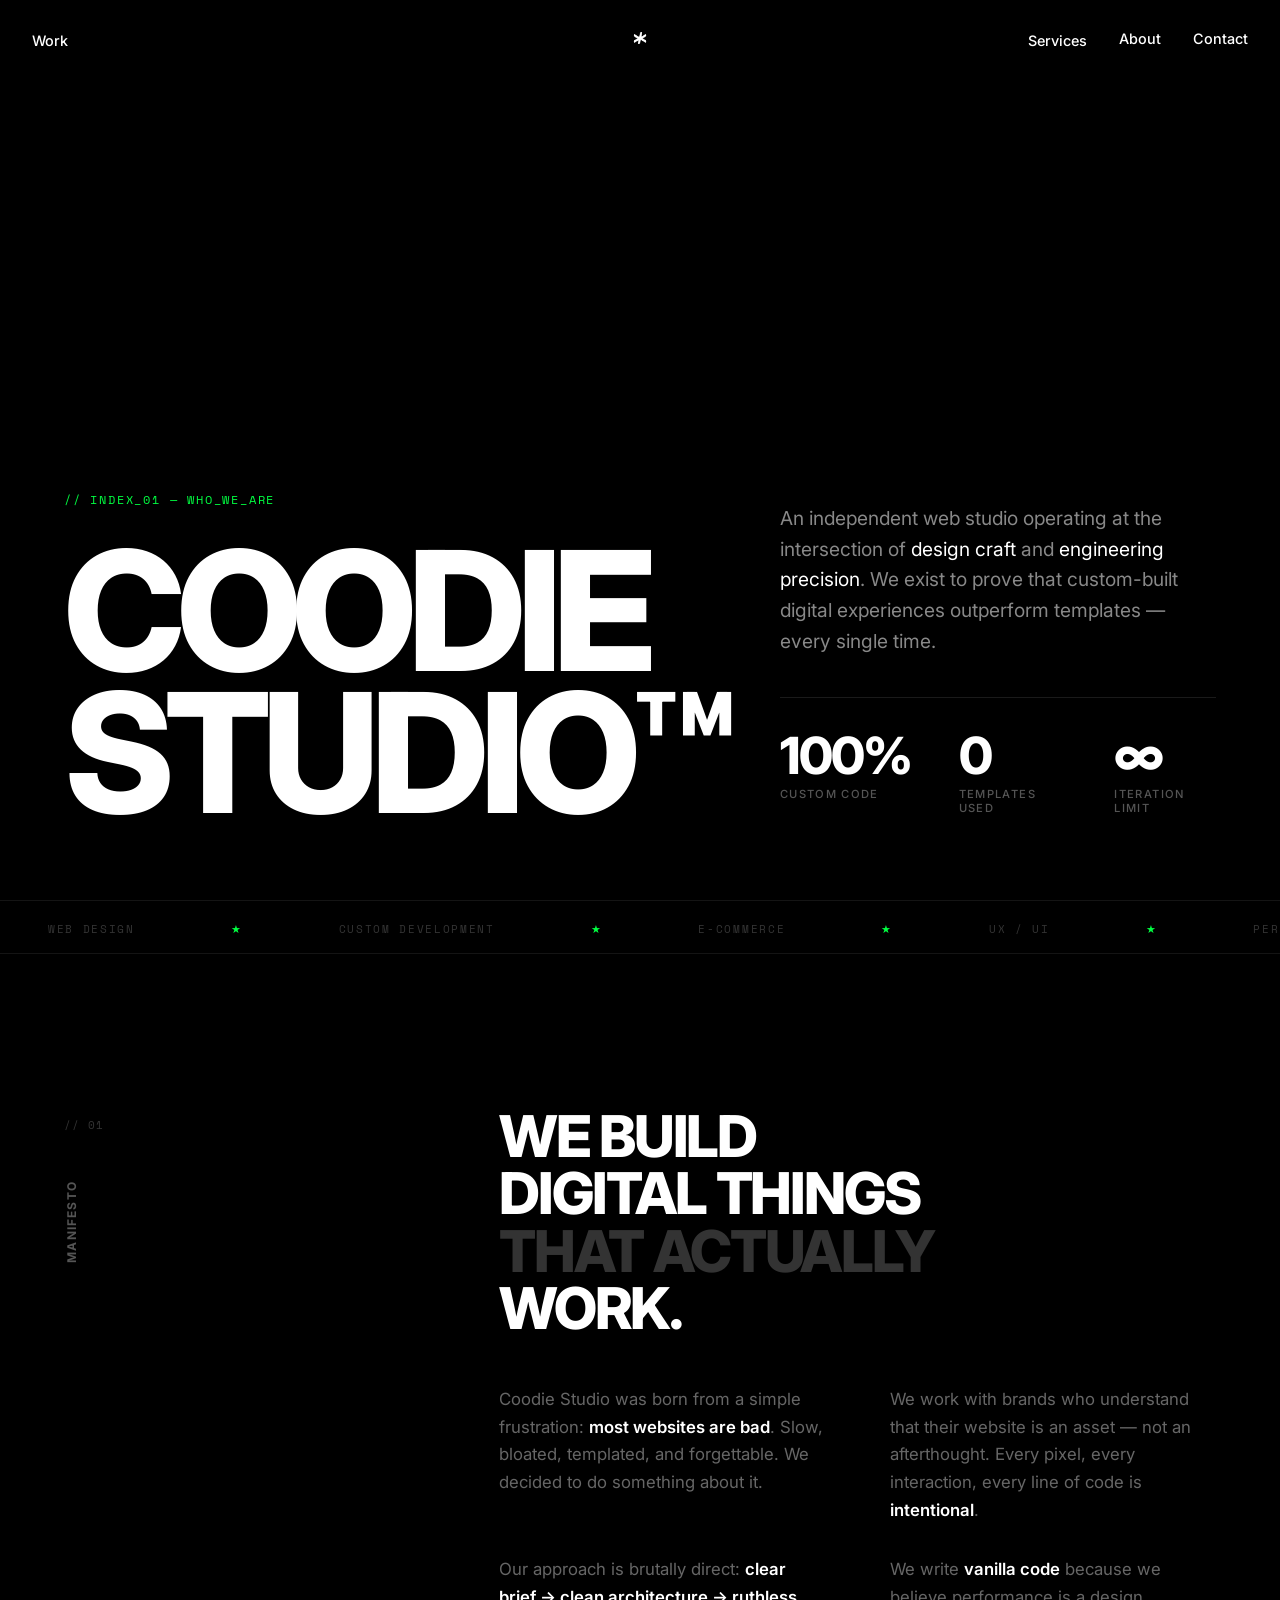
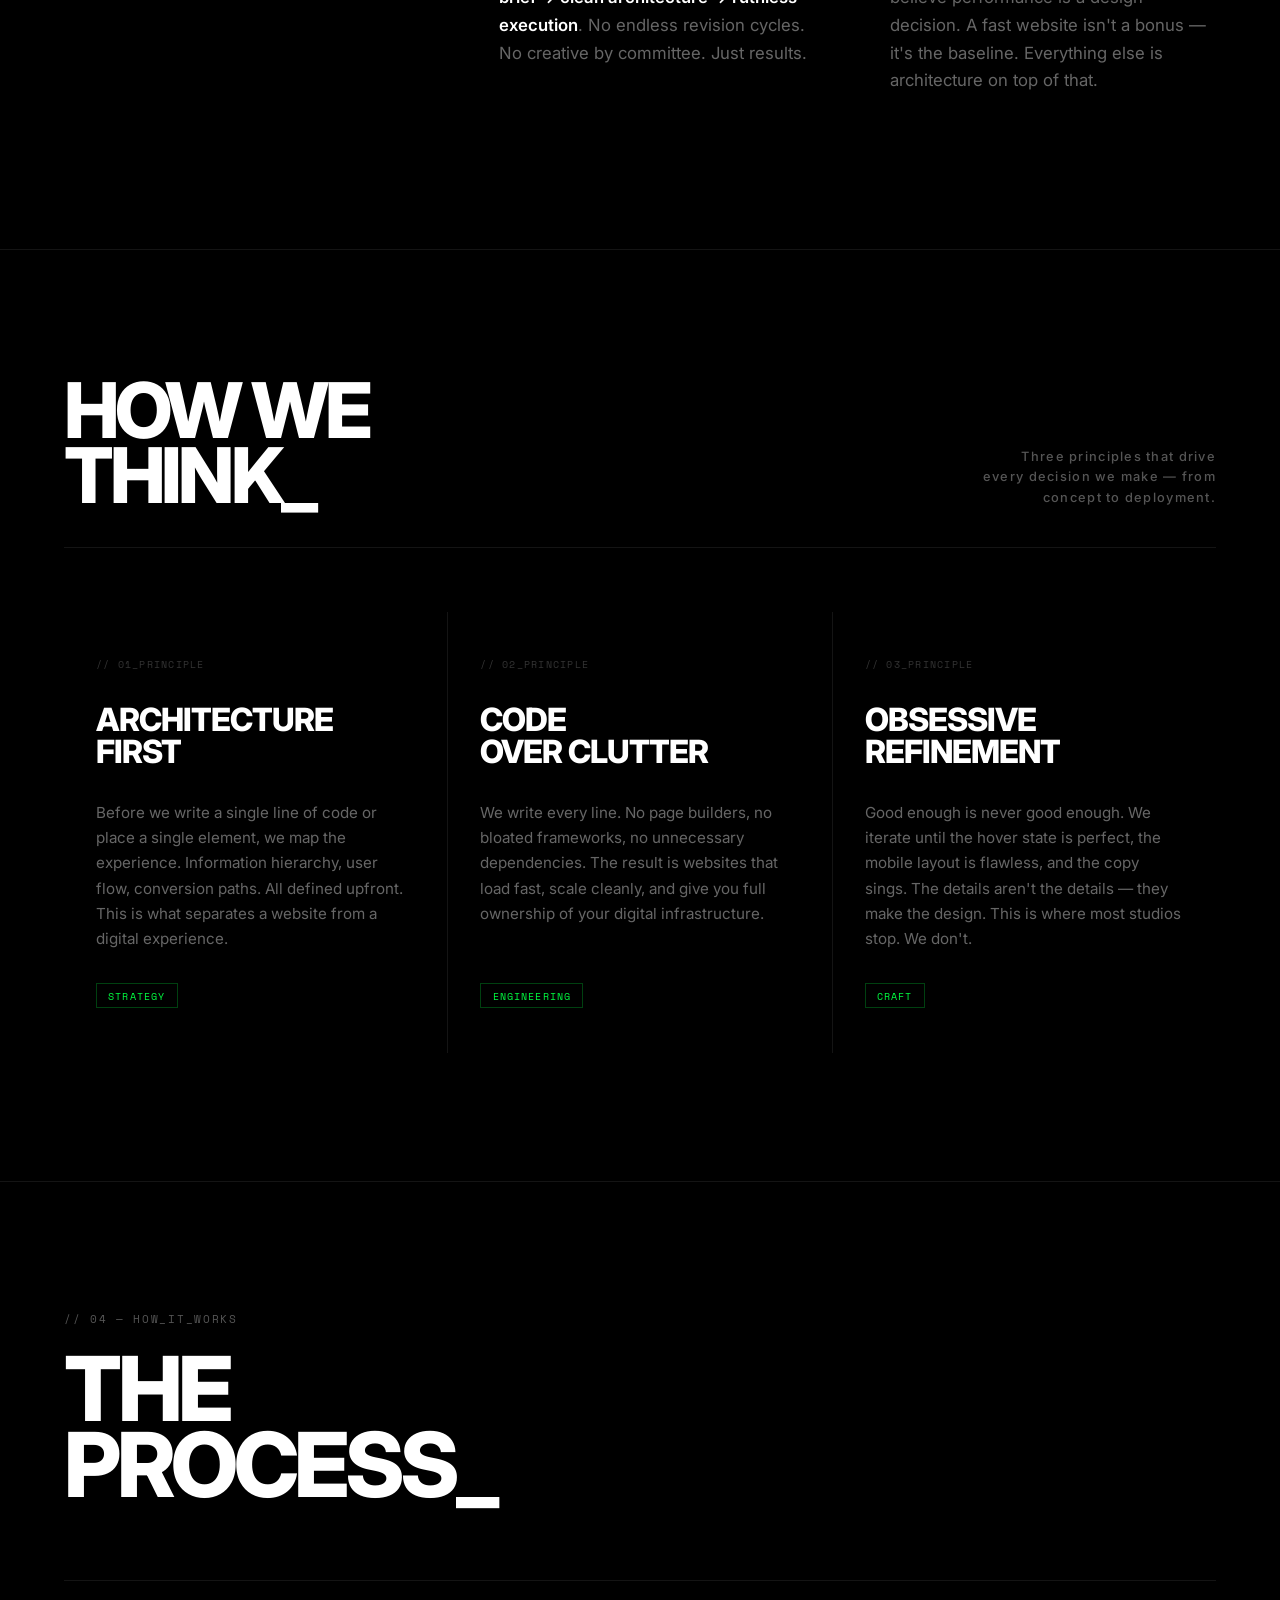
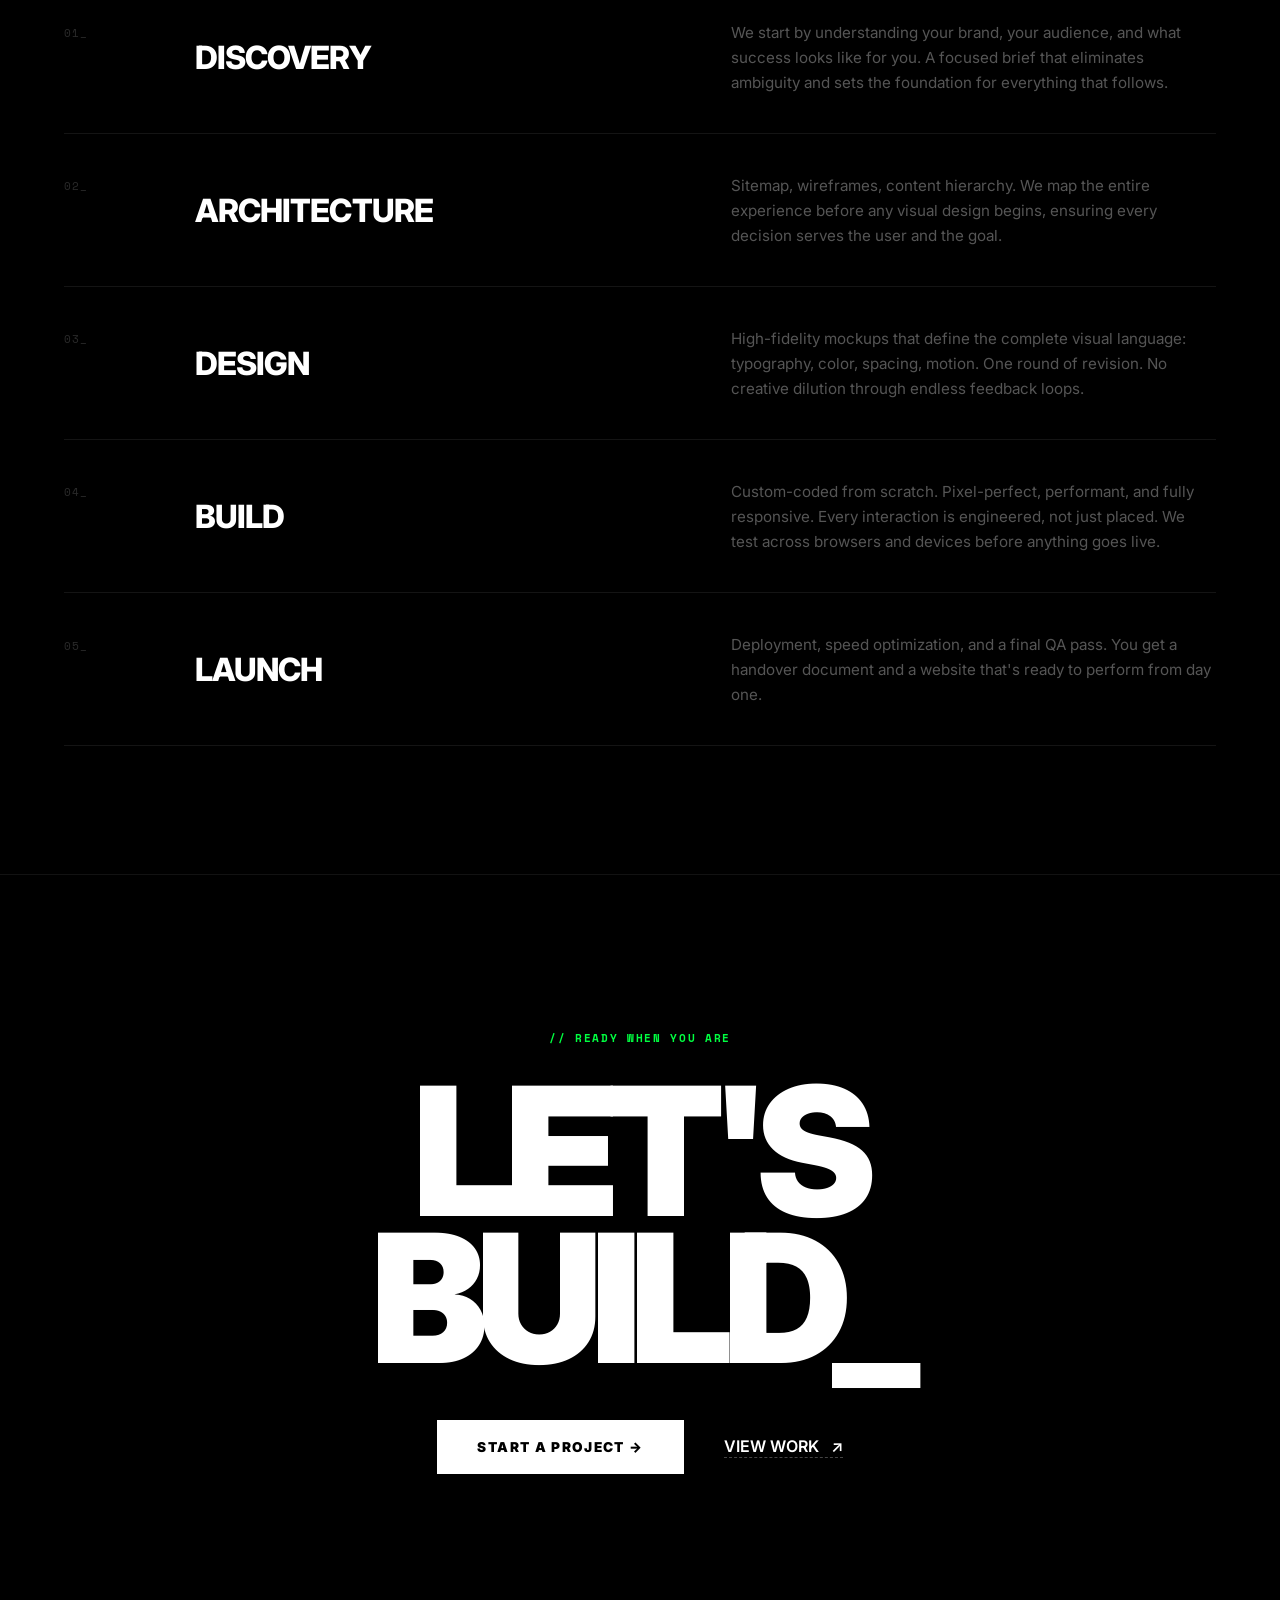
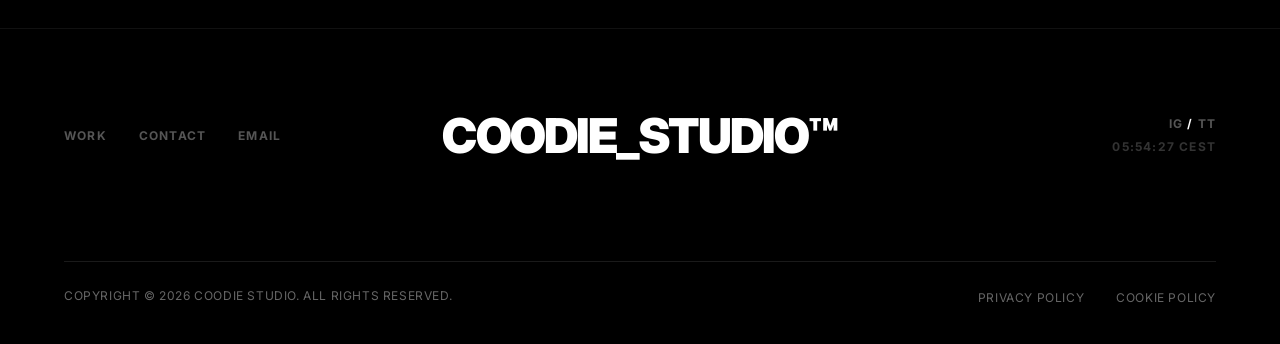
==== commit 69a5a0de: "Add files via upload add google tag manager" ====
--- a/about.html
+++ b/about.html
@@ -71,7 +71,15 @@
         }
         </script>
 
-        
+        <!-- Google tag (gtag.js) -->
+<script async src="https://www.googletagmanager.com/gtag/js?id=G-1R3V6T7DMG"></script>
+<script>
+  window.dataLayer = window.dataLayer || [];
+  function gtag(){dataLayer.push(arguments);}
+  gtag('js', new Date());
+
+  gtag('config', 'G-1R3V6T7DMG');
+</script>
 </head>
 <body class="bg-black">
 
--- a/style.css
+++ b/style.css
@@ -2272,7 +2272,7 @@
     }
     .btn-solid-white,
     .btn-dashed {
-        width: 100%;
+        width: fit-content;
         text-align: center;
     }
     .founder-skills { 
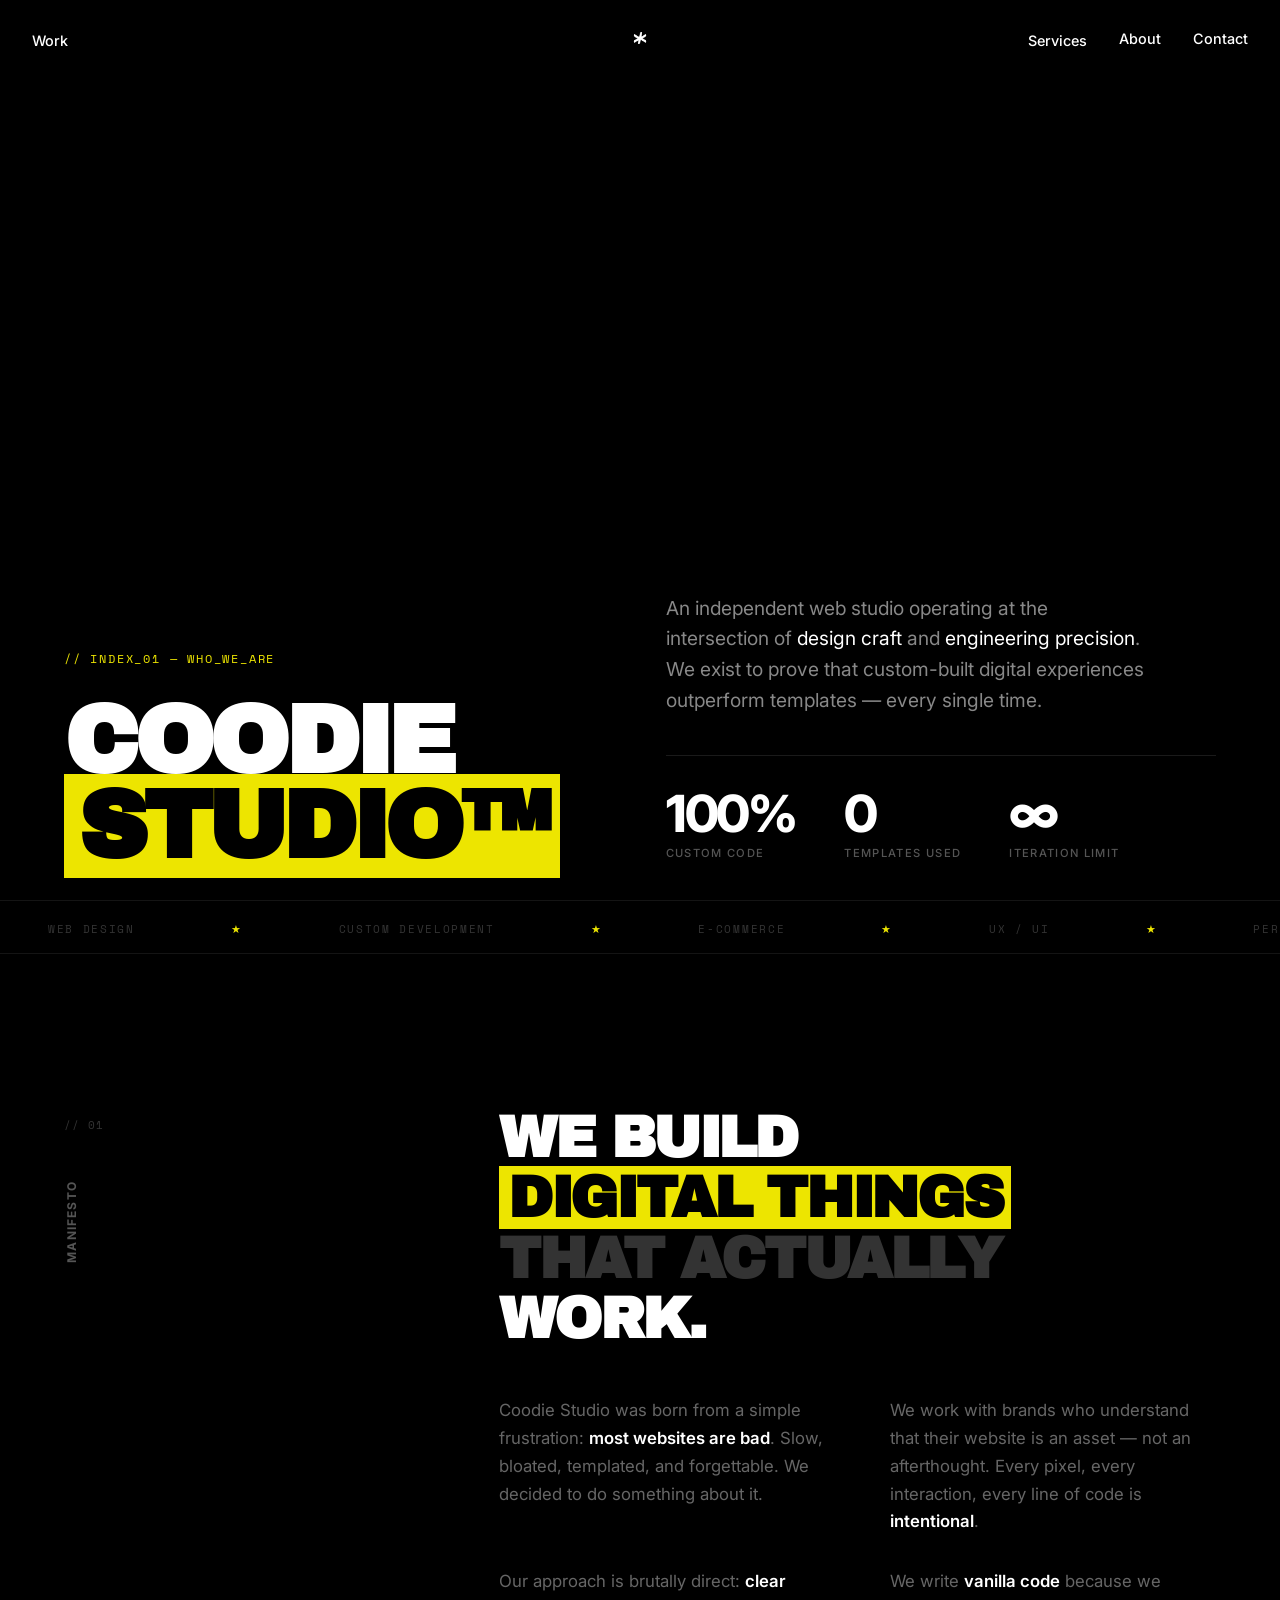
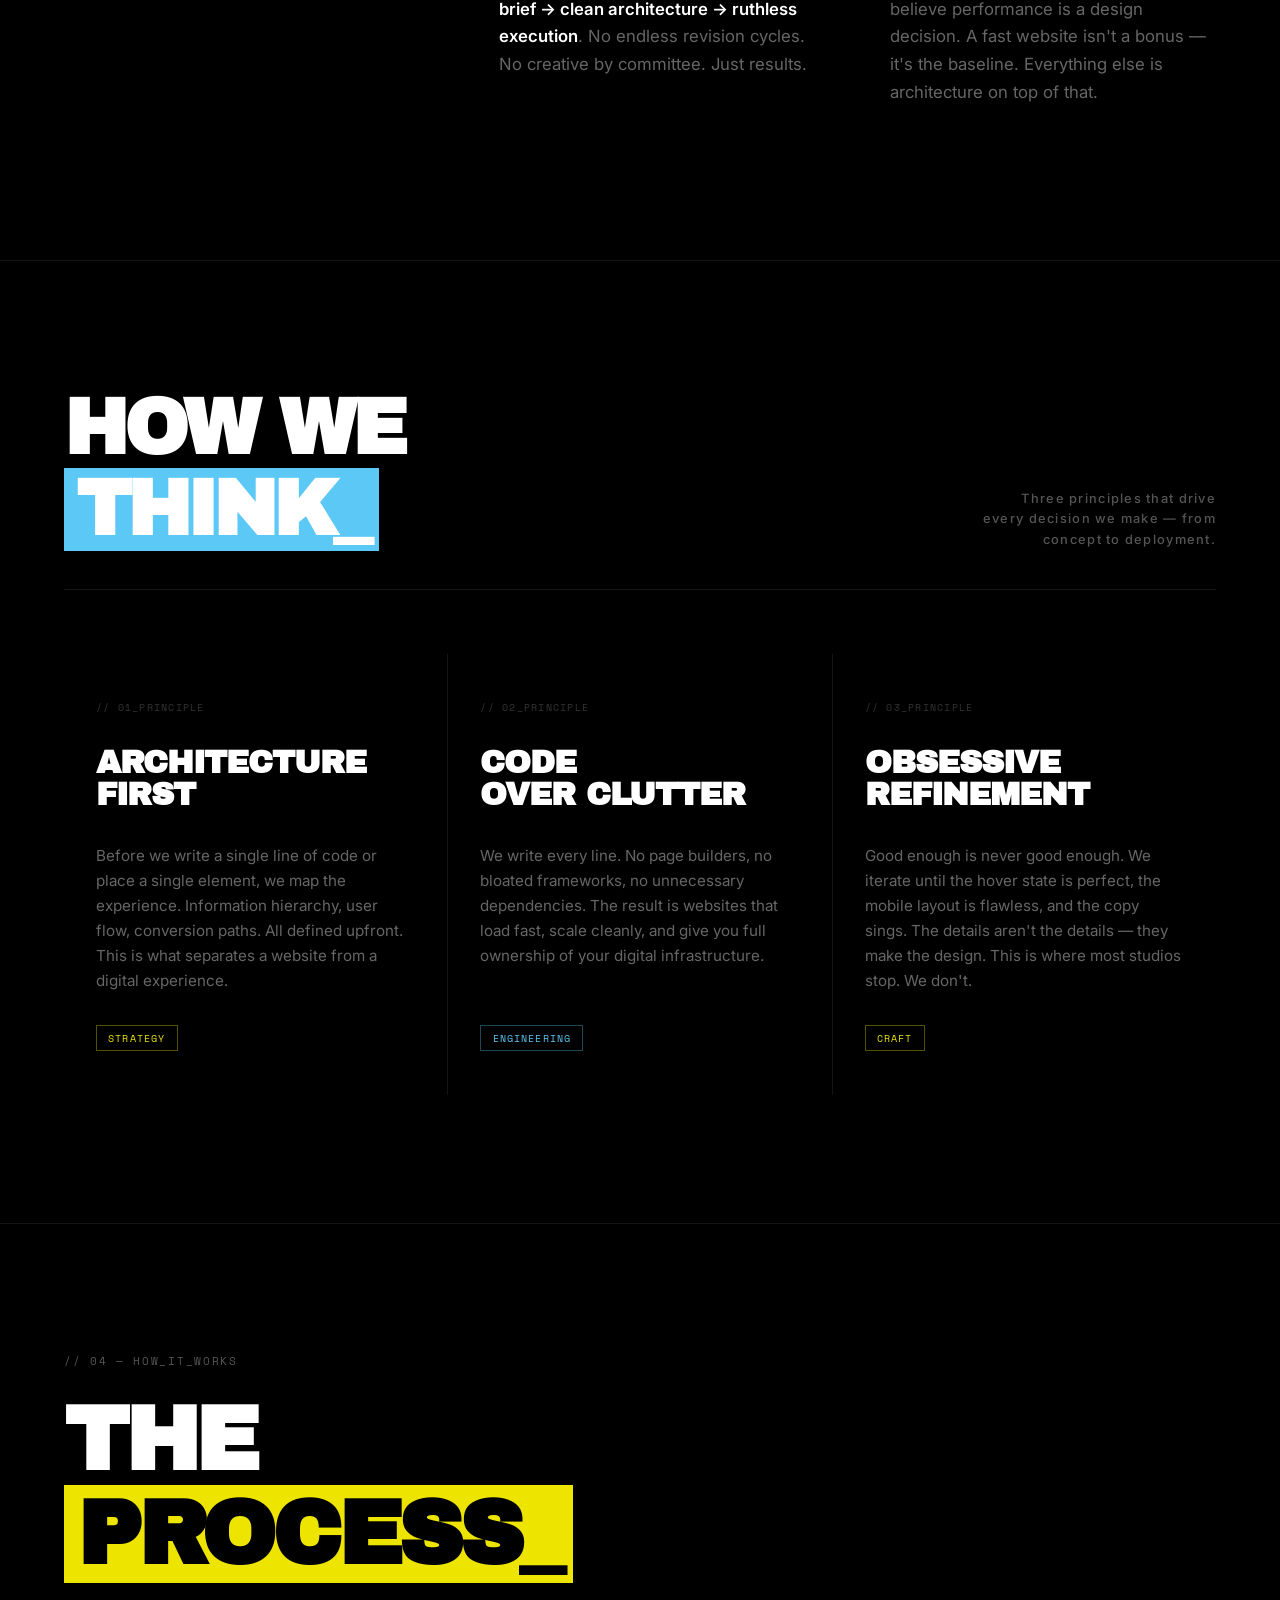
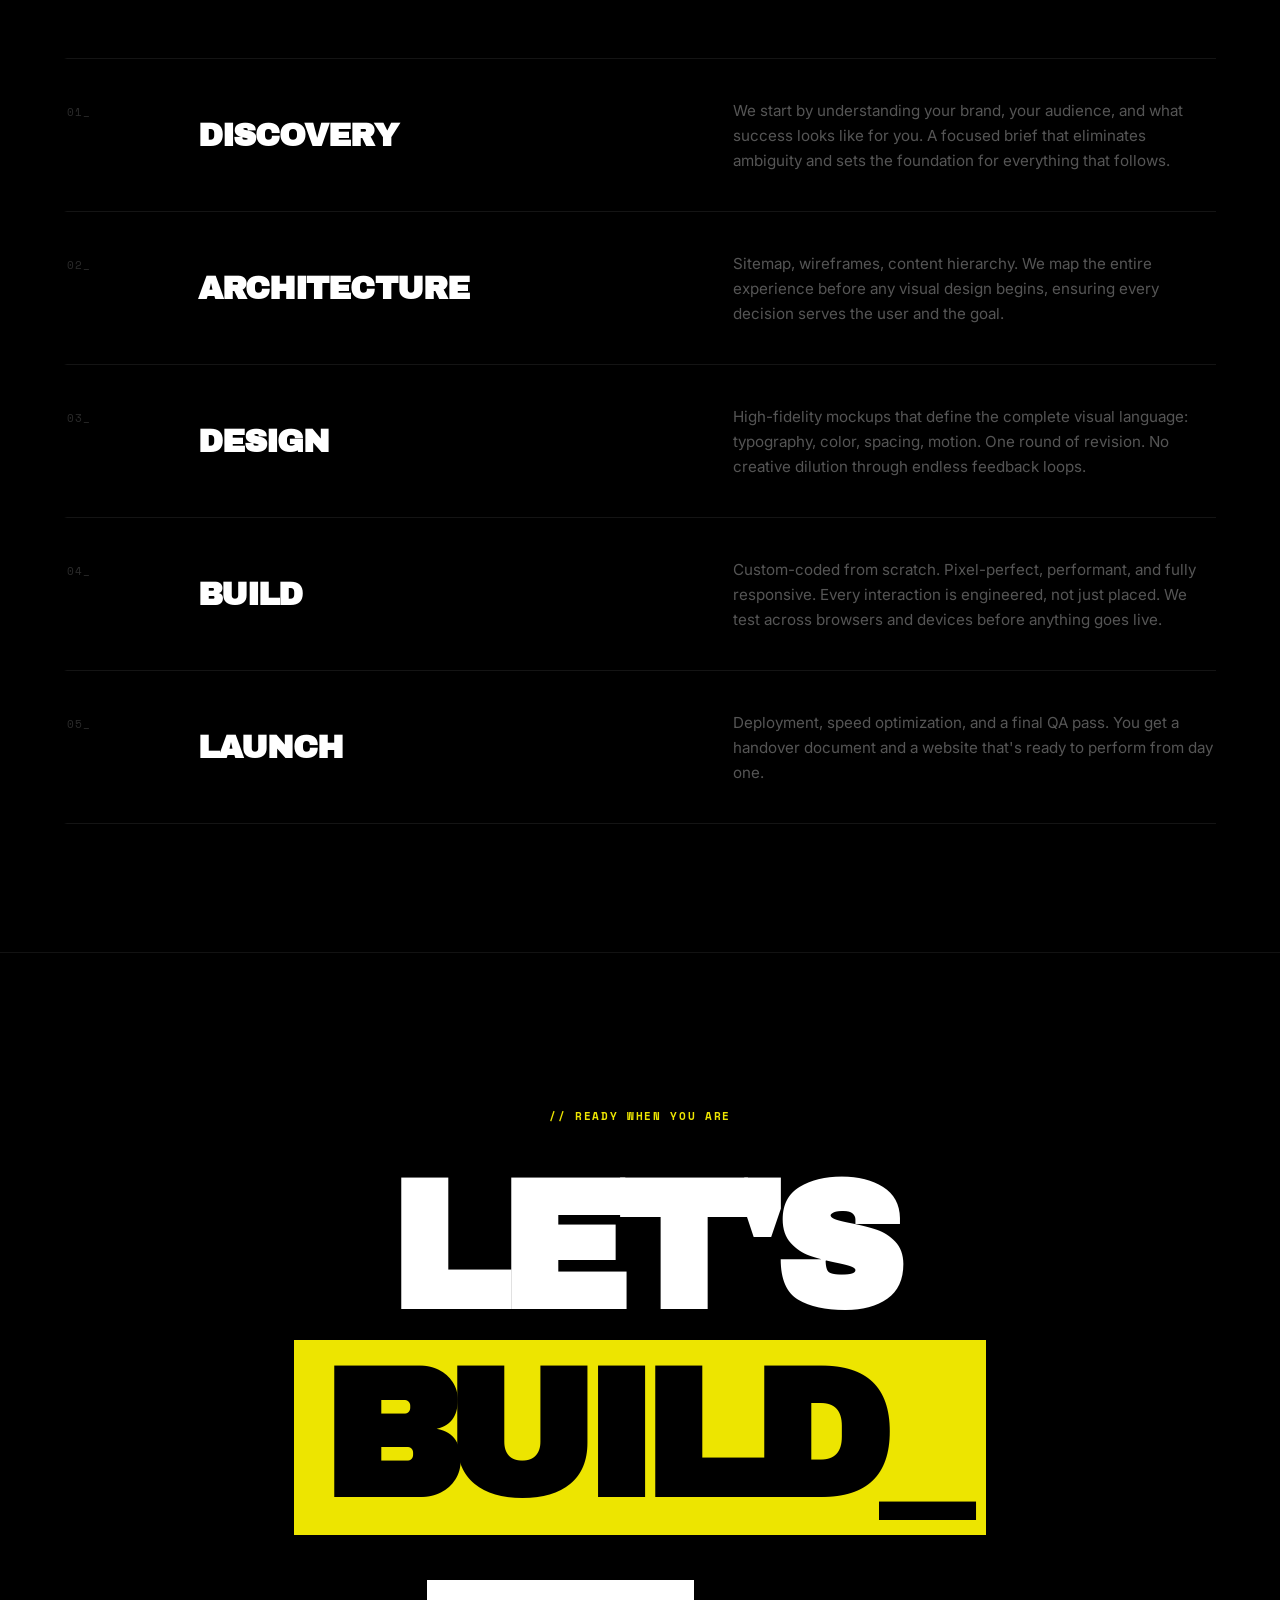
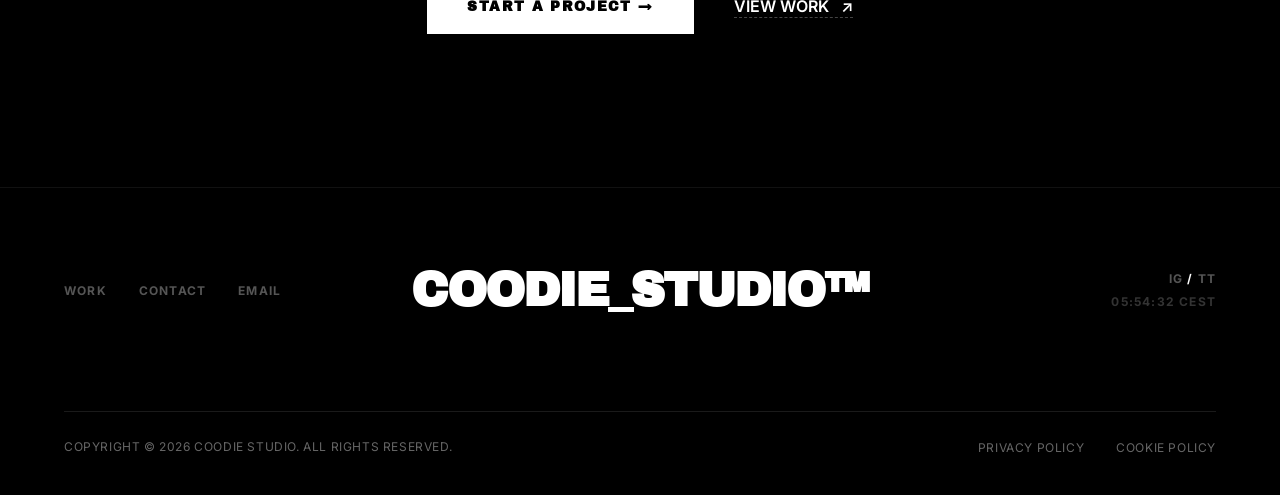
==== commit 30687dce: "Add files via upload" ====
--- a/about.html
+++ b/about.html
@@ -13,7 +13,7 @@
     <link rel="icon" type="image/webp" href="img/icon-coodie.webp">
     <link rel="preconnect" href="https://fonts.googleapis.com">
     <link rel="preconnect" href="https://fonts.gstatic.com" crossorigin>
-    <link href="https://fonts.googleapis.com/css2?family=Inter:wght@400;500;700;800&family=Space+Mono&display=swap" rel="stylesheet">
+    <link href="https://fonts.googleapis.com/css2?family=Archivo+Black&family=Inter:wght@400;500;600;700;800&family=Space+Mono&display=swap" rel="stylesheet">
     <link rel="stylesheet" href="style.css">
 
     <meta property="og:title" content="About Coodie Studio – Web Design & Development">
@@ -148,7 +148,7 @@
         <div class="about-hero-content">
             <div class="about-hero-left">
                 <span class="about-hero-eyebrow">// INDEX_01 — WHO_WE_ARE</span>
-                <h1 class="about-mega-title">COODIE<br>STUDIO™</h1>
+                <h1 class="about-mega-title">COODIE<br><span class="hl-yellow">STUDIO™</span></h1>
             </div>
             <div class="about-hero-right">
                 <p class="about-hero-desc">
@@ -223,7 +223,7 @@
                 <div class="manifesto-text-col">
                     <h2 class="manifesto-headline">
                         WE BUILD<br>
-                        DIGITAL THINGS<br>
+                        <span class="hl-yellow">DIGITAL THINGS</span><br>
                         <span class="dim">THAT ACTUALLY</span><br>
                         WORK.
                     </h2>
@@ -248,7 +248,7 @@
         <!-- ======= PHILOSOPHY CARDS ======= -->
         <section class="about-philosophy">
             <div class="philosophy-header">
-                <h2 class="philosophy-title">HOW WE<br>THINK_</h2>
+                <h2 class="philosophy-title">HOW WE<br><span class="hl-blue">THINK_</span></h2>
                 <p class="philosophy-sub">Three principles that drive every decision we make — from concept to deployment.</p>
             </div>
             <div class="philosophy-grid">
@@ -278,7 +278,7 @@
         <section class="about-process">
             <div class="process-header">
                 <p class="process-eyebrow">// 04 — HOW_IT_WORKS</p>
-                <h2 class="process-title">THE<br>PROCESS_</h2>
+                <h2 class="process-title">THE<br><span class="hl-yellow">PROCESS_</span></h2>
             </div>
             <div class="process-list">
                 <div class="process-step">
@@ -313,7 +313,7 @@
         <!-- ======= CTA CLOSER ======= -->
         <section class="about-cta-closer">
             <span class="cta-closer-label">// READY WHEN YOU ARE</span>
-            <h2 class="cta-closer-title">LET'S<br>BUILD_</h2>
+            <h2 class="cta-closer-title">LET'S<br><span class="hl-yellow">BUILD_</span></h2>
             <div class="cta-closer-actions">
                 <a href="contact.html" class="btn-solid-white">START A PROJECT →</a>
                 <a href="works.html" class="btn-dashed">VIEW WORK <span class="arrow">↗</span></a>
--- a/style.css
+++ b/style.css
@@ -1,20 +1,47 @@
 /* =========================================
    VARIABILI & RESET
    ========================================= */
-   :root {
+:root {
     --text-light: #ffffff;
     --font-main: 'Inter', -apple-system, sans-serif;
+    --font-display: 'Archivo Black', sans-serif;
     --ease-out-expo: cubic-bezier(0.16, 1, 0.3, 1);
     --sys-bg: #000000;
     --sys-text: #ffffff;
-    --accent: #00ff41;
+    --accent: #00FF41;
+    /* ── Design System v2 ── */
+    --yellow: #EDE500;
+    --blue: #5BC8F5;
+    --green: #00FF41;
 }
 
 /* Utility border classes */
-.border-top { border-top: 1px solid rgba(255, 255, 255, 0.1); }
-.border-all  { border: 1px solid rgba(255, 255, 255, 0.1); }
-
-* { margin: 0; padding: 0; box-sizing: border-box; }
+.border-top {
+    border-top: 1px solid rgba(255, 255, 255, 0.1);
+}
+
+.border-all {
+    border: 1px solid rgba(255, 255, 255, 0.1);
+}
+
+/* Screen reader only utility */
+.sr-only {
+    position: absolute;
+    width: 1px;
+    height: 1px;
+    padding: 0;
+    margin: -1px;
+    overflow: hidden;
+    clip: rect(0, 0, 0, 0);
+    white-space: nowrap;
+    border: 0;
+}
+
+* {
+    margin: 0;
+    padding: 0;
+    box-sizing: border-box;
+}
 
 body {
     font-family: var(--font-main);
@@ -24,9 +51,132 @@
     overflow-x: hidden;
 }
 
-body.no-scroll { overflow: hidden; }
-
-a { color: var(--text-light); text-decoration: none; }
+body.no-scroll {
+    overflow: hidden;
+}
+
+a {
+    color: var(--text-light);
+    text-decoration: none;
+}
+
+
+/* =========================================
+   DESIGN SYSTEM v2 — COODIE STUDIO
+   Fonts : Archivo Black (display) + Inter (body)
+   Yellow #EDE500 | Blue #5BC8F5 | Green #00FF41
+   ========================================= */
+
+/* Highlight blocks — post-style rectangular highlights */
+.hl-yellow {
+    background-color: var(--yellow);
+    color: #000;
+    padding: 0.04em 0.14em;
+    display: inline;
+    box-decoration-break: clone;
+    -webkit-box-decoration-break: clone;
+}
+
+.hl-blue {
+    background-color: var(--blue);
+    color: #fff;
+    padding: 0.04em 0.14em;
+    display: inline;
+    box-decoration-break: clone;
+    -webkit-box-decoration-break: clone;
+}
+
+/* Display typography — Archivo Black applied globally */
+h1, h2, h3,
+.marquee-content,
+.section-title,
+.engine-title,
+.service-name,
+.about-mega-title,
+.manifesto-headline,
+.philosophy-title,
+.philosophy-card-title,
+.founder-title,
+.process-title,
+.cta-closer-title,
+.contact-hero-title,
+.work-hero-title,
+.teaser-title,
+.svc-hero-title,
+.svc-pricing-title,
+.svc-faq-title,
+.svc-process-title,
+.svc-other-name,
+.full-work-title,
+.referral-title,
+.footer-brand-minimal,
+.work-info h3 {
+    font-family: var(--font-display);
+}
+
+/* Button — Yellow variant */
+.btn-yellow {
+    display: inline-flex;
+    align-items: center;
+    gap: 0.8rem;
+    background-color: var(--yellow);
+    color: #000;
+    font-family: var(--font-display);
+    font-size: 0.85rem;
+    letter-spacing: 0.06em;
+    text-transform: uppercase;
+    padding: 1rem 2rem;
+    border: none;
+    cursor: pointer;
+    transition: background 0.3s ease, color 0.3s ease, transform 0.3s var(--ease-out-expo);
+    white-space: nowrap;
+}
+
+.btn-yellow:hover {
+    background: var(--blue);
+    color: #fff;
+    transform: translateX(4px);
+}
+
+/* Button — Blue variant */
+.btn-blue {
+    display: inline-flex;
+    align-items: center;
+    gap: 0.8rem;
+    background-color: var(--blue);
+    color: #fff;
+    font-family: var(--font-display);
+    font-size: 0.85rem;
+    letter-spacing: 0.06em;
+    text-transform: uppercase;
+    padding: 1rem 2rem;
+    border: none;
+    cursor: pointer;
+    transition: background 0.3s ease, color 0.3s ease, transform 0.3s var(--ease-out-expo);
+    white-space: nowrap;
+}
+
+.btn-blue:hover {
+    background: var(--yellow);
+    color: #000;
+    transform: translateX(4px);
+}
+
+/* Numbered badge — post-style */
+.num-badge {
+    display: inline-flex;
+    align-items: center;
+    justify-content: center;
+    width: 2.8rem;
+    height: 2.8rem;
+    font-family: var(--font-display);
+    font-size: 1rem;
+    flex-shrink: 0;
+    letter-spacing: 0;
+}
+
+.num-badge.yellow { background-color: var(--yellow); color: #000; }
+.num-badge.blue   { background-color: var(--blue);   color: #fff; }
 
 
 /* =========================================
@@ -44,7 +194,8 @@
 /* --- Navbar --- */
 .hero-nav {
     position: absolute;
-    top: 0; left: 0;
+    top: 0;
+    left: 0;
     width: 100%;
     padding: 2vw 2.5vw;
     z-index: 100;
@@ -53,14 +204,38 @@
     align-items: center;
 }
 
-.nav-left  { justify-self: start; }
-.nav-center { justify-self: center; display: flex; align-items: center; justify-content: center; }
-.nav-right  { justify-self: end; display: flex; gap: 2rem; }
-
-.nav-link { font-size: 0.9rem; font-weight: 500; transition: opacity 0.3s ease; }
-.nav-link:hover { opacity: 0.7; }
-
-.brand-logo { height: 24px; width: auto; object-fit: contain; }
+.nav-left {
+    justify-self: start;
+}
+
+.nav-center {
+    justify-self: center;
+    display: flex;
+    align-items: center;
+    justify-content: center;
+}
+
+.nav-right {
+    justify-self: end;
+    display: flex;
+    gap: 2rem;
+}
+
+.nav-link {
+    font-size: 0.9rem;
+    font-weight: 500;
+    transition: opacity 0.3s ease;
+}
+
+.nav-link:hover {
+    opacity: 0.7;
+}
+
+.brand-logo {
+    height: 24px;
+    width: auto;
+    object-fit: contain;
+}
 
 /* --- Marquee --- */
 .marquee-container {
@@ -84,17 +259,25 @@
     animation: scrollText 30s linear infinite;
 }
 
-.marquee-content::after { content: attr(data-text); }
+.marquee-content::after {
+    content: attr(data-text);
+}
 
 @keyframes scrollText {
-    0%   { transform: translateX(0); }
-    100% { transform: translateX(-50%); }
+    0% {
+        transform: translateX(0);
+    }
+
+    100% {
+        transform: translateX(-50%);
+    }
 }
 
 /* --- Bottom section --- */
 .hero-bottom {
     position: absolute;
-    bottom: 0; left: 0;
+    bottom: 0;
+    left: 0;
     width: 100%;
     padding: 2.5vw;
     z-index: 10;
@@ -103,7 +286,7 @@
     align-items: flex-end;
 }
 
-.bottom-left h2 {
+.bottom-left h1 {
     font-size: clamp(1.2rem, 2.5vw, 2.5rem);
     font-weight: 500;
     line-height: 1.1;
@@ -146,8 +329,13 @@
 /* =========================================
    NAVBAR MOBILE & HAMBURGER
    ========================================= */
-.mobile-only  { display: none; }
-.desktop-only { display: flex; }
+.mobile-only {
+    display: none;
+}
+
+.desktop-only {
+    display: flex;
+}
 
 .hamburger {
     background: transparent;
@@ -158,7 +346,11 @@
     z-index: 101;
 }
 
-.hamburger-lines { width: 24px; height: 10px; position: relative; }
+.hamburger-lines {
+    width: 24px;
+    height: 10px;
+    position: relative;
+}
 
 .line {
     position: absolute;
@@ -169,46 +361,66 @@
     transition: transform 0.4s var(--ease-out-expo), top 0.4s var(--ease-out-expo);
 }
 
-.line-top    { top: 0; }
-.line-bottom { top: 8px; }
+.line-top {
+    top: 0;
+}
+
+.line-bottom {
+    top: 8px;
+}
 
 /* Stato attivo hamburger: entrambe le classi formano la X */
 .hamburger.is-active .line-top,
-.hamburger.active .line-top    { top: 4px; transform: rotate(45deg); }
+.hamburger.active .line-top {
+    top: 4px;
+    transform: rotate(45deg);
+}
+
 .hamburger.is-active .line-bottom,
-.hamburger.active .line-bottom { top: 4px; transform: rotate(-45deg); }
+.hamburger.active .line-bottom {
+    top: 4px;
+    transform: rotate(-45deg);
+}
 
 /* --- Overlay menu mobile (sidebar da destra) ---
    Visibile solo su mobile via media query, qui solo la base */
 .mobile-menu-overlay {
-    display: none; /* attivato dal media query */
+    display: none;
+    /* attivato dal media query */
 }
 
 /* Container del dropdown desktop */
-.services-dropdown { position: relative; display: inline-block; }
-.services-trigger  { cursor: pointer; user-select: none; }
+.services-dropdown {
+    position: relative;
+    display: inline-block;
+}
+
+.services-trigger {
+    cursor: pointer;
+    user-select: none;
+}
 
 .services-menu {
     display: none;
     position: absolute;
-    top: 100%; 
-    
+    top: 100%;
+
     /* 1. Sposta il bordo sinistro al centro della parola */
-    left: 60%; 
-    
+    left: 60%;
+
     /* 2. Trasla il menu all'indietro del 50% della SUA larghezza */
-    transform: translateX(-50%); 
-    
+    transform: translateX(-50%);
+
     background-color: #000;
-    border: 1px solid rgba(255,255,255,0.15);
+    border: 1px solid rgba(255, 255, 255, 0.15);
     min-width: 220px;
     z-index: 999;
     margin-top: 10px;
 }
 
 /* IMPORTANTE: Mantieni la classe active così */
-.services-menu.active { 
-    display: block; 
+.services-menu.active {
+    display: block;
 }
 
 .services-menu a {
@@ -217,11 +429,18 @@
     color: #fff;
     font-size: 0.8rem;
     text-transform: uppercase;
-    border-bottom: 1px solid rgba(255,255,255,0.1);
+    border-bottom: 1px solid rgba(255, 255, 255, 0.1);
     transition: background 0.2s ease, color 0.2s ease;
 }
-.services-menu a:last-child { border-bottom: none; }
-.services-menu a:hover { background-color: var(--accent); color: #000; }
+
+.services-menu a:last-child {
+    border-bottom: none;
+}
+
+.services-menu a:hover {
+    background-color: var(--accent);
+    color: #000;
+}
 
 
 /* =========================================
@@ -281,7 +500,9 @@
     max-width: 85%;
 }
 
-.long-desc { padding-bottom: 2vw; }
+.long-desc {
+    padding-bottom: 2vw;
+}
 
 /* Immagine */
 .about-image-wrapper {
@@ -299,7 +520,9 @@
     filter: grayscale(100%);
 }
 
-.border-dashed { border: 1px dashed rgba(136, 136, 136, 0.3); }
+.border-dashed {
+    border: 1px dashed rgba(136, 136, 136, 0.3);
+}
 
 /* Bottone dashed */
 .btn-dashed {
@@ -315,15 +538,21 @@
 .btn-dashed::after {
     content: '';
     position: absolute;
-    bottom: 0; left: 0;
+    bottom: 0;
+    left: 0;
     width: 100%;
     height: 1px;
     border-bottom: 1px dashed rgba(136, 136, 136, 0.5);
     transition: all 0.3s ease;
 }
 
-.btn-dashed:hover::after { border-bottom: 1px solid var(--sys-text); }
-.btn-dashed .arrow { margin-left: 0.5rem; }
+.btn-dashed:hover::after {
+    border-bottom: 1px solid var(--sys-text);
+}
+
+.btn-dashed .arrow {
+    margin-left: 0.5rem;
+}
 
 
 /* =========================================
@@ -335,7 +564,9 @@
     border-top: 1px solid rgba(255, 255, 255, 0.1);
 }
 
-.section-header { margin-bottom: 6vw; }
+.section-header {
+    margin-bottom: 6vw;
+}
 
 /* --- Labels & titoli condivisi --- */
 .section-label {
@@ -356,38 +587,62 @@
 /* --- Griglia works --- */
 .works-grid {
     display: grid;
-    grid-template-columns: 1fr 1fr;
-    gap: 4vw;
-}
-
-.work-item { cursor: pointer; position: relative; }
+    grid-template-columns: repeat(3, 1fr);
+    gap: 2rem;
+}
+
+@media (max-width: 1024px) {
+    .works-grid {
+        grid-template-columns: 1fr 1fr;
+    }
+}
+
+@media (max-width: 768px) {
+    .works-grid {
+        grid-template-columns: 1fr;
+    }
+}
+
+.work-item-wrapper {
+    display: block;
+    text-decoration: none;
+    color: inherit;
+}
+
+.work-item {
+    cursor: pointer;
+    position: relative;
+}
 
 .work-image-container {
     width: 100%;
-    aspect-ratio: 4/5;
+    aspect-ratio: 430 / 325;
+    position: relative;
     overflow: hidden;
-    background-color: #111;
-    position: relative;
+    background: #111;
 }
 
 .work-img {
     width: 100%;
     height: 100%;
     object-fit: cover;
-    filter: grayscale(100%);
-    transition: transform 0.8s var(--ease-out-expo), filter 0.5s ease;
+    transition: transform 0.6s var(--ease-out-expo), filter 0.6s ease;
 }
 
 .work-overlay {
     position: absolute;
-    top: 0; left: 0;
-    width: 100%; height: 100%;
-    background: rgba(0,0,0,0.4);
+    top: 0;
+    left: 0;
+    width: 100%;
+    height: 100%;
+    background: rgba(0, 0, 0, 0.6);
+    backdrop-filter: blur(0px);
     display: flex;
     align-items: center;
     justify-content: center;
-    opacity: 1;
-    transition: opacity 0.4s ease;
+    opacity: 0;
+    transform: translateY(100%);
+    transition: opacity 0.4s ease, transform 0.6s var(--ease-out-expo), backdrop-filter 0.4s ease;
 }
 
 .work-category {
@@ -399,8 +654,14 @@
     padding: 0.8rem 1.5rem;
 }
 
-.work-item:hover .work-img    { transform: scale(1.05); filter: grayscale(0%); }
-.work-item:hover .work-overlay { opacity: 1; }
+.work-item:hover .work-img {
+    filter: grayscale(100%);
+}
+
+.work-item:hover .work-overlay {
+    opacity: 1;
+
+}
 
 .work-info {
     display: flex;
@@ -411,10 +672,21 @@
     border-bottom: 1px solid rgba(255, 255, 255, 0.2);
 }
 
-.work-info h3 { font-size: 1.5rem; font-weight: 700; letter-spacing: -0.02em; }
-.work-year    { font-size: 0.9rem; color: #888; }
-
-.works-footer { margin-top: 6vw; text-align: center; }
+.work-info h3 {
+    font-size: 1.5rem;
+    font-weight: 700;
+    letter-spacing: -0.02em;
+}
+
+.work-year {
+    font-size: 0.9rem;
+    color: #888;
+}
+
+.works-footer {
+    margin-top: 6vw;
+    text-align: center;
+}
 
 .view-all {
     font-size: 1.1rem;
@@ -422,7 +694,10 @@
     color: #fff;
     transition: opacity 0.3s ease;
 }
-.view-all:hover { opacity: 0.6; }
+
+.view-all:hover {
+    opacity: 0.6;
+}
 
 
 /* =========================================
@@ -474,7 +749,10 @@
     border-bottom: 1px dashed rgba(255, 255, 255, 0.2);
     transition: background-color 0.4s ease;
 }
-.service-item:hover { background-color: #1a1a1a; }
+
+.service-item:hover {
+    background-color: #1a1a1a;
+}
 
 .service-meta {
     display: flex;
@@ -484,7 +762,11 @@
     border-bottom: 1px dashed rgba(255, 255, 255, 0.2);
 }
 
-.service-num { font-size: 1rem; color: #555; font-weight: 600; }
+.service-num {
+    font-size: 1rem;
+    color: #555;
+    font-weight: 600;
+}
 
 .work-link {
     font-size: 0.8rem;
@@ -492,10 +774,19 @@
     color: #888;
     transition: color 0.3s ease;
 }
-.work-link:hover      { color: #fff; }
-.work-link span       { margin-left: 5px; }
-
-.service-info { margin-top: 2vw; margin-bottom: 3vw; }
+
+.work-link:hover {
+    color: #fff;
+}
+
+.work-link span {
+    margin-left: 5px;
+}
+
+.service-info {
+    margin-top: 2vw;
+    margin-bottom: 3vw;
+}
 
 .service-name {
     font-size: clamp(2rem, 3.5vw, 4rem);
@@ -507,7 +798,12 @@
     margin-bottom: 2rem;
 }
 
-.service-desc { font-size: 1rem; color: #ccc; line-height: 1.5; max-width: 90%; }
+.service-desc {
+    font-size: 1rem;
+    color: #ccc;
+    line-height: 1.5;
+    max-width: 90%;
+}
 
 .service-footer {
     display: flex;
@@ -526,8 +822,13 @@
     gap: 10px;
 }
 
-.view-details span { transition: transform 0.3s var(--ease-out-expo, ease); }
-.service-item:hover .view-details span { transform: translateX(10px); }
+.view-details span {
+    transition: transform 0.3s var(--ease-out-expo, ease);
+}
+
+.service-item:hover .view-details span {
+    transform: translateX(10px);
+}
 
 
 /* =========================================
@@ -549,9 +850,14 @@
 }
 
 /* Left side */
-.engine-info { position: relative; }
-
-.sticky-info { position: sticky; top: 10vh; }
+.engine-info {
+    position: relative;
+}
+
+.sticky-info {
+    position: sticky;
+    top: 10vh;
+}
 
 .status-indicator {
     font-size: 0.7rem;
@@ -593,7 +899,11 @@
 }
 
 /* Right side – form */
-.raw-form { display: flex; flex-direction: column; gap: 4rem; }
+.raw-form {
+    display: flex;
+    flex-direction: column;
+    gap: 4rem;
+}
 
 .form-section {
     display: flex;
@@ -603,9 +913,16 @@
     padding-bottom: 1rem;
     transition: border-color 0.4s ease;
 }
-.form-section:focus-within { border-color: #fff; }
-
-.form-num { font-size: 0.7rem; font-weight: 700; color: #444; }
+
+.form-section:focus-within {
+    border-color: #fff;
+}
+
+.form-num {
+    font-size: 0.7rem;
+    font-weight: 700;
+    color: #444;
+}
 
 .input-group input,
 .input-group textarea,
@@ -621,10 +938,21 @@
     font-family: inherit;
 }
 
-.input-group textarea { resize: none; overflow: hidden; min-height: 30px; }
-
-.select-wrapper { position: relative; }
-.select-wrapper select { appearance: none; cursor: pointer; padding-right: 2rem; }
+.input-group textarea {
+    resize: none;
+    overflow: hidden;
+    min-height: 30px;
+}
+
+.select-wrapper {
+    position: relative;
+}
+
+.select-wrapper select {
+    appearance: none;
+    cursor: pointer;
+    padding-right: 2rem;
+}
 
 .custom-arrow {
     position: absolute;
@@ -648,7 +976,11 @@
     cursor: pointer;
     transition: transform 0.3s ease, background-color 0.3s ease;
 }
-.transmit-btn:hover { background-color: #e0e0e0; transform: scale(0.98); }
+
+.transmit-btn:hover {
+    background-color: #e0e0e0;
+    transform: scale(0.98);
+}
 
 
 /* =========================================
@@ -692,7 +1024,9 @@
 }
 
 .footer-nav-minimal a:hover,
-.social-row a:hover { color: #fff; }
+.social-row a:hover {
+    color: #fff;
+}
 
 .footer-brand-minimal {
     font-size: clamp(1.5rem, 4vw, 3rem);
@@ -702,7 +1036,9 @@
     white-space: nowrap;
 }
 
-.minimal-clock { color: #333; }
+.minimal-clock {
+    color: #333;
+}
 
 .footer-bottom-info {
     display: flex;
@@ -724,7 +1060,8 @@
     justify-content: space-between;
     align-items: center;
     padding-top: 1.5rem;
-    border-top: 1px solid rgba(255, 255, 255, 0.1); /* Linea divisoria sottile */
+    border-top: 1px solid rgba(255, 255, 255, 0.1);
+    /* Linea divisoria sottile */
     margin-top: 2rem;
     width: 100%;
 }
@@ -732,8 +1069,10 @@
 /* Stile testo condiviso per P e Link */
 .footer-legal-line p,
 .footer-legal-line .policies a {
-    font-size: 0.75rem; /* Testo tecnico e piccolo */
-    color: rgba(255, 255, 255, 0.4); /* Grigio scuro/spento */
+    font-size: 0.75rem;
+    /* Testo tecnico e piccolo */
+    color: rgba(255, 255, 255, 0.4);
+    /* Grigio scuro/spento */
     text-transform: uppercase;
     letter-spacing: 0.05em;
     margin: 0;
@@ -744,7 +1083,8 @@
     padding: 0;
     margin: 0;
     display: flex;
-    gap: 2rem; /* Spazio tra i link */
+    gap: 2rem;
+    /* Spazio tra i link */
 }
 
 .footer-legal-line .policies a {
@@ -754,7 +1094,8 @@
 
 /* Hover effect terminale sui link */
 .footer-legal-line .policies a:hover {
-    color: #ffffff; /* Verde Coodie */
+    color: #ffffff;
+    /* Verde Coodie */
 }
 
 
@@ -763,9 +1104,14 @@
    ========================================= */
 
 /* Reveal lettera per lettera */
-.coodie-title-reveal { perspective: 800px; }
-
-.char-space { display: inline-block; width: 0.3em; }
+.coodie-title-reveal {
+    perspective: 800px;
+}
+
+.char-space {
+    display: inline-block;
+    width: 0.3em;
+}
 
 .char-reveal {
     display: inline-block;
@@ -773,7 +1119,7 @@
     transform: translateY(15px) rotateX(-90deg);
     transform-origin: bottom;
     transition: opacity 0.5s cubic-bezier(0.215, 0.61, 0.355, 1),
-                transform 0.5s cubic-bezier(0.215, 0.61, 0.355, 1);
+        transform 0.5s cubic-bezier(0.215, 0.61, 0.355, 1);
     will-change: opacity, transform;
 }
 
@@ -787,20 +1133,38 @@
     opacity: 1;
     transform: translateY(30px);
     transition: opacity 0.7s cubic-bezier(0.165, 0.84, 0.44, 1),
-                transform 0.7s cubic-bezier(0.165, 0.84, 0.44, 1);
+        transform 0.7s cubic-bezier(0.165, 0.84, 0.44, 1);
     will-change: opacity, transform;
 }
 
-.coodie-reveal-block.is-visible { opacity: 1; transform: translateY(0); }
+.coodie-reveal-block.is-visible {
+    opacity: 1;
+    transform: translateY(0);
+}
 
 /* Stagger griglia */
-.work-item:nth-child(2)    { transition-delay: 0.15s; }
-.service-item:nth-child(1) { transition-delay: 0.1s; }
-.service-item:nth-child(2) { transition-delay: 0.2s; }
-.service-item:nth-child(3) { transition-delay: 0.3s; }
+.work-item:nth-child(2) {
+    transition-delay: 0.15s;
+}
+
+.service-item:nth-child(1) {
+    transition-delay: 0.1s;
+}
+
+.service-item:nth-child(2) {
+    transition-delay: 0.2s;
+}
+
+.service-item:nth-child(3) {
+    transition-delay: 0.3s;
+}
 
 /* Word wrapper */
-.word-wrapper { display: inline-flex; flex-wrap: nowrap; white-space: nowrap; }
+.word-wrapper {
+    display: inline-flex;
+    flex-wrap: nowrap;
+    white-space: nowrap;
+}
 
 /* Font-size scalato condiviso */
 .engine-title,
@@ -813,7 +1177,7 @@
    COODIE LEGAL / POLICY PAGES (MINIMAL)
    ========================================= */
 
-   /* Header per le pagine secondarie (Policy, Terms, ecc.) */
+/* Header per le pagine secondarie (Policy, Terms, ecc.) */
 .minimal-header {
     position: absolute;
     top: 0;
@@ -822,15 +1186,18 @@
     z-index: 100;
 }
 
-   .policy {
-    background-color: #000; /* Nero assoluto */
+.policy {
+    background-color: #000;
+    /* Nero assoluto */
     color: #fff;
-    padding: 150px 5vw 100px 5vw; /* Spazio abbondante in alto per la navbar */
+    padding: 150px 5vw 100px 5vw;
+    /* Spazio abbondante in alto per la navbar */
     min-height: 100vh;
 }
 
 .policy .container {
-    max-width: 800px; /* Limita la larghezza per una lettura ottimale (max 70-80 caratteri per riga) */
+    max-width: 800px;
+    /* Limita la larghezza per una lettura ottimale (max 70-80 caratteri per riga) */
     margin: 0 auto;
 }
 
@@ -848,10 +1215,12 @@
 .par-pol {
     font-family: monospace;
     font-size: 0.85rem;
-    color: #666; /* Grigio scuro per non rubare attenzione */
+    color: #666;
+    /* Grigio scuro per non rubare attenzione */
     text-transform: uppercase;
     letter-spacing: 1px;
-    margin-bottom: 5rem; /* Stacco netto dal corpo del testo */
+    margin-bottom: 5rem;
+    /* Stacco netto dal corpo del testo */
 }
 
 /* Sezioni della Policy */
@@ -872,13 +1241,15 @@
 .pp-section p {
     font-size: 1.1rem;
     line-height: 1.7;
-    color: #aaa; /* Testo grigio chiaro per non affaticare la vista sul nero */
+    color: #aaa;
+    /* Testo grigio chiaro per non affaticare la vista sul nero */
     font-weight: 400;
 }
 
 /* Parole in grassetto (es: "not") */
 .pp-section strong {
-    color: #fff; /* Fai risaltare il grassetto in bianco puro */
+    color: #fff;
+    /* Fai risaltare il grassetto in bianco puro */
     font-weight: 700;
 }
 
@@ -887,7 +1258,8 @@
     margin-top: 1.5rem;
     margin-bottom: 1.5rem;
     padding-left: 1.5rem;
-    list-style-type: none; /* Rimuoviamo i bullet di default per farne di personalizzati */
+    list-style-type: none;
+    /* Rimuoviamo i bullet di default per farne di personalizzati */
 }
 
 .pp-section ul li {
@@ -900,10 +1272,12 @@
 
 /* Bullet point custom: un trattino tecnico o un quadratino */
 .pp-section ul li::before {
-    content: "—"; /* Trattino minimale */
+    content: "—";
+    /* Trattino minimale */
     position: absolute;
     left: -1.5rem;
-    color: var(--accent, #00ff41); /* Tocco leggerissimo del tuo verde COODIE */
+    color: var(--accent, #00ff41);
+    /* Tocco leggerissimo del tuo verde COODIE */
     font-weight: 700;
 }
 
@@ -926,13 +1300,18 @@
     display: flex;
     justify-content: space-between;
     align-items: flex-end;
-    border-bottom: 1px solid rgba(255,255,255,0.08);
+    border-bottom: 1px solid rgba(255, 255, 255, 0.08);
     gap: 2rem;
 }
 
-.work-hero-inner { max-width: 800px; }
-
-.work-page-hero .section-label { margin-bottom: 2rem; display: block; }
+.work-hero-inner {
+    max-width: 800px;
+}
+
+.work-page-hero .section-label {
+    margin-bottom: 2rem;
+    display: block;
+}
 
 .work-hero-title {
     font-size: clamp(4rem, 12vw, 11rem);
@@ -961,7 +1340,7 @@
     font-weight: 900;
     letter-spacing: -0.05em;
     line-height: 1;
-    color: rgba(255,255,255,0.08);
+    color: rgba(255, 255, 255, 0.08);
 }
 
 .counter-label {
@@ -979,7 +1358,7 @@
     padding: 0 5vw;
     display: flex;
     gap: 0;
-    border-bottom: 1px solid rgba(255,255,255,0.08);
+    border-bottom: 1px solid rgba(255, 255, 255, 0.08);
 }
 
 .filter-btn {
@@ -1000,7 +1379,8 @@
 .filter-btn::after {
     content: '';
     position: absolute;
-    bottom: 0; left: 0;
+    bottom: 0;
+    left: 0;
     width: 100%;
     height: 1px;
     background: #fff;
@@ -1008,10 +1388,21 @@
     transition: transform 0.3s var(--ease-out-expo);
 }
 
-.filter-btn:hover { color: #fff; }
-.filter-btn:hover::after { transform: scaleX(1); }
-.filter-btn.active { color: #fff; }
-.filter-btn.active::after { transform: scaleX(1); }
+.filter-btn:hover {
+    color: #fff;
+}
+
+.filter-btn:hover::after {
+    transform: scaleX(1);
+}
+
+.filter-btn.active {
+    color: #fff;
+}
+
+.filter-btn.active::after {
+    transform: scaleX(1);
+}
 
 /* --- Full Works Section --- */
 .full-works-section {
@@ -1047,7 +1438,7 @@
 .full-work-overlay {
     position: absolute;
     inset: 0;
-    background: rgba(0,0,0,0);
+    background: rgba(0, 0, 0, 0);
     display: flex;
     align-items: center;
     justify-content: center;
@@ -1066,9 +1457,19 @@
     transition: opacity 0.35s ease, transform 0.35s ease;
 }
 
-.full-work-link:hover .full-work-img    { transform: scale(1.04); filter: grayscale(0%); }
-.full-work-link:hover .full-work-overlay { background: rgba(0,0,0,0.35); }
-.full-work-link:hover .full-work-cta    { opacity: 1; transform: translateY(0); }
+.full-work-link:hover .full-work-img {
+    transform: scale(1.04);
+    filter: grayscale(0%);
+}
+
+.full-work-link:hover .full-work-overlay {
+    background: rgba(0, 0, 0, 0.35);
+}
+
+.full-work-link:hover .full-work-cta {
+    opacity: 1;
+    transform: translateY(0);
+}
 
 /* Meta row */
 .full-work-meta {
@@ -1124,7 +1525,7 @@
     letter-spacing: 0.1em;
     text-transform: uppercase;
     color: #555;
-    border: 1px solid rgba(255,255,255,0.1);
+    border: 1px solid rgba(255, 255, 255, 0.1);
     padding: 0.4rem 0.9rem;
     white-space: nowrap;
     transition: color 0.25s ease, border-color 0.25s ease;
@@ -1132,7 +1533,7 @@
 
 .full-work-item:hover .work-tag {
     color: #fff;
-    border-color: rgba(255,255,255,0.3);
+    border-color: rgba(255, 255, 255, 0.3);
 }
 
 .work-tag--year {
@@ -1144,15 +1545,15 @@
 /* Divider */
 .works-divider {
     height: 1px;
-    background: rgba(255,255,255,0.07);
+    background: rgba(255, 255, 255, 0.07);
 }
 
 /* --- Next Project Teaser --- */
 .next-project-teaser {
     background-color: #000;
     padding: 10vw 5vw 12vw;
-    border-top: 1px solid rgba(255,255,255,0.08);
-    
+    border-top: 1px solid rgba(255, 255, 255, 0.08);
+
 }
 
 .next-project-teaser .section-label {
@@ -1169,536 +1570,574 @@
     margin-bottom: 4rem;
 }
 
-.teaser-cta { font-size: 1.1rem; }
-
-
-
-  /* =========================================
+.teaser-cta {
+    font-size: 1.1rem;
+}
+
+
+
+/* =========================================
            ABOUT PAGE — EXTENDED STYLES
            ========================================= */
- 
-        /* ---- HERO ABOUT ---- */
-        .hero-section-about {
-            position: relative;
-            width: 100%;
-            min-height: 100vh;
-            background: #000;
-            display: flex;
-            flex-direction: column;
-            overflow: hidden;
-        }
- 
-        .hero-section-about .hero-nav {
-            position: relative;
-            z-index: 100;
-        }
- 
-        .about-hero-content {
-            flex: 1;
-            display: grid;
-            grid-template-columns: 1fr 1fr;
-            align-items: end;
-            padding: 0 5vw 6vw;
-            gap: 4vw;
-            margin-top: 10vh;
-        }
- 
-        .about-hero-left {
-            display: flex;
-            flex-direction: column;
-            justify-content: flex-end;
-            gap: 2rem;
-        }
- 
-        .about-hero-eyebrow {
-            font-family: 'Space Mono', monospace;
-            font-size: 0.75rem;
-            color: var(--accent);
-            letter-spacing: 0.15em;
-            text-transform: uppercase;
-        }
- 
-        .about-mega-title {
-            font-size: clamp(5rem, 13vw, 14rem);
-            font-weight: 800;
-            line-height: 0.85;
-            letter-spacing: -0.05em;
-            text-transform: uppercase;
-            color: #fff;
-        }
- 
-        .about-hero-right {
-            display: flex;
-            flex-direction: column;
-            justify-content: flex-end;
-            gap: 2.5rem;
-            padding-bottom: 0.5rem;
-        }
- 
-        .about-hero-desc {
-            font-size: clamp(1rem, 1.5vw, 1.25rem);
-            line-height: 1.6;
-            color: #888;
-            max-width: 480px;
-        }
- 
-        .about-hero-desc em {
-            color: #fff;
-            font-style: normal;
-        }
- 
-        .about-hero-stats {
-            display: flex;
-            gap: 3rem;
-            padding-top: 2rem;
-            border-top: 1px solid rgba(255,255,255,0.1);
-        }
- 
- 
-        .stat-num {
-            font-size: clamp(2rem, 4vw, 3.5rem);
-            font-weight: 800;
-            letter-spacing: -0.04em;
-            color: #fff;
-            line-height: 1;
-        }
- 
-        .stat-label {
-            font-size: 0.7rem;
-            font-weight: 500;
-            color: #555;
-            letter-spacing: 0.12em;
-            text-transform: uppercase;
-            margin-top: 0.4rem;
-        }
- 
-        /* ---- SCROLLING TICKER ---- */
-        .about-ticker {
-            border-top: 1px solid rgba(255,255,255,0.08);
-            border-bottom: 1px solid rgba(255,255,255,0.08);
-            padding: 1rem 0;
-            overflow: hidden;
-            background: #000;
-        }
- 
-        .ticker-track {
-            display: inline-flex;
-            white-space: nowrap;
-            animation: ticker-scroll 25s linear infinite;
-        }
- 
-        .ticker-item {
-            font-family: 'Space Mono', monospace;
-            font-size: 0.7rem;
-            letter-spacing: 0.15em;
-            color: #333;
-            text-transform: uppercase;
-            padding: 0 3rem;
-        }
- 
-        .ticker-item.accent { color: var(--accent); }
- 
-        @keyframes ticker-scroll {
-            0%   { transform: translateX(0); }
-            100% { transform: translateX(-50%); }
-        }
- 
-        /* ---- MANIFESTO SECTION ---- */
-        .about-manifesto {
-            padding: 12vw 5vw;
-            background: #000;
-            border-bottom: 1px solid rgba(255,255,255,0.08);
-        }
- 
-        .manifesto-inner {
-            display: grid;
-            grid-template-columns: 1fr 2fr;
-            gap: 6vw;
-            align-items: start;
-        }
- 
-        .manifesto-label-col {
-            display: flex;
-            flex-direction: column;
-            gap: 1rem;
-            padding-top: 0.5rem;
-        }
- 
-        .manifesto-index {
-            font-family: 'Space Mono', monospace;
-            font-size: 0.7rem;
-            color: #333;
-            letter-spacing: 0.1em;
-        }
- 
-        .manifesto-tag {
-            font-size: 0.75rem;
-            font-weight: 700;
-            color: #555;
-            letter-spacing: 0.1em;
-            text-transform: uppercase;
-            writing-mode: vertical-rl;
-            transform: rotate(180deg);
-            margin-top: 2rem;
-            align-self: flex-start;
-        }
- 
- 
-        .manifesto-headline {
-            font-size: clamp(2.2rem, 4.5vw, 5.5rem);
-            font-weight: 800;
-            letter-spacing: -0.04em;
-            line-height: 1;
-            color: #fff;
-            text-transform: uppercase;
-            margin-bottom: 3rem;
-        }
- 
-        .manifesto-headline .dim { color: #333; }
- 
-        .manifesto-body {
-            display: grid;
-            grid-template-columns: 1fr 1fr;
-            gap: 2rem 4rem;
-        }
- 
-        .manifesto-para {
-            font-size: 1.05rem;
-            line-height: 1.65;
-            color: #666;
-        }
- 
-        .manifesto-para strong {
-            color: #fff;
-            font-weight: 600;
-        }
- 
-        /* ---- PHILOSOPHY SECTION (3 Cards) ---- */
-        .about-philosophy {
-            padding: 10vw 5vw;
-            background: #000;
-        }
- 
-        .philosophy-header {
-            display: flex;
-            justify-content: space-between;
-            align-items: flex-end;
-            margin-bottom: 5vw;
-            padding-bottom: 3vw;
-            border-bottom: 1px solid rgba(255,255,255,0.08);
-        }
- 
-        .philosophy-title {
-            font-size: clamp(2.5rem, 6vw, 7rem);
-            font-weight: 800;
-            letter-spacing: -0.05em;
-            line-height: 0.85;
-            text-transform: uppercase;
-        }
- 
-        .philosophy-sub {
-            font-size: 0.8rem;
-            color: #555;
-            font-weight: 500;
-            letter-spacing: 0.1em;
-            max-width: 240px;
-            text-align: right;
-            line-height: 1.6;
-        }
- 
-        .philosophy-grid {
-            display: grid;
-            grid-template-columns: repeat(3, 1fr);
-            gap: 1px;
-            background: rgba(255,255,255,0.08);
-        }
- 
-        .philosophy-card {
-            background: #000;
-            padding: 3.5vw 2.5vw;
-            display: flex;
-            flex-direction: column;
-            gap: 2rem;
-            transition: background 0.3s ease;
-        }
- 
-        .philosophy-card:hover { background: #0a0a0a; }
- 
-        .philosophy-card-num {
-            font-family: 'Space Mono', monospace;
-            font-size: 0.65rem;
-            color: #333;
-            letter-spacing: 0.12em;
-        }
- 
-        .philosophy-card-title {
-            font-size: clamp(1.4rem, 2.5vw, 2.2rem);
-            font-weight: 800;
-            letter-spacing: -0.03em;
-            text-transform: uppercase;
-            line-height: 1;
-        }
- 
-        .philosophy-card-desc {
-            font-size: 0.95rem;
-            line-height: 1.65;
-            color: #666;
-            flex: 1;
-        }
- 
-        .philosophy-card-tag {
-            display: inline-block;
-            font-family: 'Space Mono', monospace;
-            font-size: 0.6rem;
-            color: var(--accent);
-            letter-spacing: 0.12em;
-            text-transform: uppercase;
-            border: 1px solid rgba(0,255,65,0.25);
-            padding: 0.3rem 0.7rem;
-            align-self: flex-start;
-        }
- 
-        /* ---- FOUNDER SECTION ---- */
-        .about-founder {
-            padding: 10vw 5vw;
-            background: #000;
-            border-top: 1px solid rgba(255,255,255,0.08);
-        }
- 
-        .founder-inner {
-            display: grid;
-            grid-template-columns: 1fr 1fr;
-            gap: 8vw;
-            align-items: center;
-        }
- 
-        .founder-image-col {
-            position: relative;
-        }
- 
-        .founder-img-wrap {
-            position: relative;
-            aspect-ratio: 3/4;
-            overflow: hidden;
-        }
- 
-        .founder-img-wrap img {
-            width: 100%;
-            height: 100%;
-            object-fit: cover;
-            filter: grayscale(100%);
-            transition: filter 0.6s ease;
-        }
- 
-        .founder-img-wrap:hover img { filter: grayscale(20%); }
- 
-        .founder-img-label {
-            position: absolute;
-            bottom: -1px;
-            left: 0;
-            right: 0;
-            background: #000;
-            padding: 1rem 1.5rem;
-            display: flex;
-            justify-content: space-between;
-            align-items: center;
-            border-top: 1px solid rgba(255,255,255,0.1);
-        }
- 
-        .founder-img-name {
-            font-size: 0.75rem;
-            font-weight: 700;
-            color: #fff;
-            letter-spacing: 0.08em;
-            text-transform: uppercase;
-        }
- 
-        .founder-img-role {
-            font-family: 'Space Mono', monospace;
-            font-size: 0.6rem;
-            color: #444;
-            text-transform: uppercase;
-            letter-spacing: 0.1em;
-        }
- 
-        .founder-text-col {
-            display: flex;
-            flex-direction: column;
-            gap: 2.5rem;
-        }
- 
-        .founder-eyebrow {
-            font-family: 'Space Mono', monospace;
-            font-size: 0.7rem;
-            color: var(--accent);
-            letter-spacing: 0.15em;
-            text-transform: uppercase;
-        }
- 
-        .founder-title {
-            font-size: clamp(2rem, 3.5vw, 4rem);
-            font-weight: 800;
-            letter-spacing: -0.04em;
-            line-height: 0.95;
-            text-transform: uppercase;
-        }
- 
-        .founder-bio {
-            font-size: 1.05rem;
-            line-height: 1.7;
-            color: #666;
-            display: flex;
-            flex-direction: column;
-            gap: 1.2rem;
-        }
- 
-        .founder-bio strong { color: #fff; font-weight: 600; }
- 
-        .founder-skills {
-            display: grid;
-            grid-template-columns: 1fr 1fr;
-            gap: 0;
-            border: 1px solid rgba(255,255,255,0.1);
-        }
- 
-        .skill-item {
-            padding: 1rem 1.2rem;
-            font-size: 0.75rem;
-            font-weight: 600;
-            text-transform: uppercase;
-            letter-spacing: 0.08em;
-            color: #555;
-            border-right: 1px solid rgba(255,255,255,0.08);
-            border-bottom: 1px solid rgba(255,255,255,0.08);
-            transition: color 0.3s ease, background 0.3s ease;
-        }
- 
-        .skill-item:hover { color: #fff; background: #0d0d0d; }
-        .skill-item:nth-child(2n) { border-right: none; }
-        .skill-item:nth-last-child(-n+2) { border-bottom: none; }
- 
-        /* ---- PROCESS SECTION ---- */
-        .about-process {
-            padding: 10vw 5vw;
-            background: #000;
-            border-top: 1px solid rgba(255,255,255,0.08);
-        }
- 
-        .process-header {
-            margin-bottom: 6vw;
-        }
- 
-        .process-eyebrow {
-            font-family: 'Space Mono', monospace;
-            font-size: 0.7rem;
-            color: #555;
-            letter-spacing: 0.15em;
-            margin-bottom: 1.5rem;
-        }
- 
-        .process-title {
-            font-size: clamp(3rem, 7vw, 9rem);
-            font-weight: 800;
-            letter-spacing: -0.05em;
-            line-height: 0.85;
-            text-transform: uppercase;
-        }
- 
-        .process-list {
-            display: flex;
-            flex-direction: column;
-            gap: 0;
-        }
- 
-        .process-step {
-            display: grid;
-            grid-template-columns: 80px 1fr 1fr;
-            gap: 4vw;
-            align-items: center;
-            padding: 3vw 0;
-            border-bottom: 1px solid rgba(255,255,255,0.08);
-            transition: background 0.3s ease;
-            cursor: default;
-        }
- 
-        .process-step:first-child { border-top: 1px solid rgba(255,255,255,0.08); }
- 
-        .process-step:hover { background: #050505; }
-        .process-step:hover { padding-left: 1.5rem; transition: padding 0.4s var(--ease-out-expo), background 0.3s ease; }
- 
-        .process-step-num {
-            font-family: 'Space Mono', monospace;
-            font-size: 0.7rem;
-            color: #2a2a2a;
-            letter-spacing: 0.1em;
-            align-self: start;
-            padding-top: 0.3rem;
-        }
- 
-        .process-step-name {
-            font-size: clamp(1.5rem, 2.5vw, 2.5rem);
-            font-weight: 800;
-            letter-spacing: -0.03em;
-            text-transform: uppercase;
-        }
- 
-        .process-step-desc {
-            font-size: 0.95rem;
-            line-height: 1.65;
-            color: #555;
-        }
-
-        
-        /* ---- CTA CLOSER ---- */
-        .about-cta-closer {
-            padding: 12vw 5vw;
-            background: #000;
-            border-top: 1px solid rgba(255,255,255,0.08);
-            display: flex;
-            flex-direction: column;
-            align-items: center;
-            text-align: center;
-            gap: 3rem;
-        }
- 
-        .cta-closer-label {
-            font-family: 'Space Mono', monospace;
-            font-size: 0.7rem;
-            color: #333;
-            letter-spacing: 0.2em;
-            text-transform: uppercase;
-        }
- 
-        .cta-closer-title {
-            font-size: clamp(4rem, 11vw, 14rem);
-            font-weight: 800;
-            letter-spacing: -0.05em;
-            line-height: 0.85;
-            text-transform: uppercase;
-        }
- 
-        .cta-closer-actions {
-            display: flex;
-            gap: 2rem;
-            align-items: center;
-        }
- 
-        .btn-solid-white {
-            display: inline-block;
-            background: #fff;
-            color: #000;
-            font-size: 0.85rem;
-            font-weight: 800;
-            letter-spacing: 0.1em;
-            text-transform: uppercase;
-            padding: 1.1rem 2.5rem;
-            transition: transform 0.3s ease, background 0.3s ease;
-        }
- 
-        .btn-solid-white:hover { background: #e0e0e0; transform: scale(0.98); }
- 
-        
-       
+
+/* ---- HERO ABOUT ---- */
+.hero-section-about {
+    position: relative;
+    width: 100%;
+    min-height: 100vh;
+    background: #000;
+    display: flex;
+    flex-direction: column;
+    overflow: hidden;
+}
+
+.hero-section-about .hero-nav {
+    position: relative;
+    z-index: 100;
+}
+
+.about-hero-content {
+    flex: 1;
+    display: grid;
+    grid-template-columns: 1fr 1fr;
+    align-items: end;
+    padding: 0 5vw 6vw;
+    gap: 4vw;
+    margin-top: 10vh;
+}
+
+.about-hero-left {
+    display: flex;
+    flex-direction: column;
+    justify-content: flex-end;
+    gap: 2rem;
+}
+
+.about-hero-eyebrow {
+    font-family: 'Space Mono', monospace;
+    font-size: 0.75rem;
+    color: var(--accent);
+    letter-spacing: 0.15em;
+    text-transform: uppercase;
+}
+
+.about-mega-title {
+    font-size: clamp(5rem, 13vw, 14rem);
+    font-weight: 800;
+    line-height: 0.85;
+    letter-spacing: -0.05em;
+    text-transform: uppercase;
+    color: #fff;
+}
+
+.about-hero-right {
+    display: flex;
+    flex-direction: column;
+    justify-content: flex-end;
+    gap: 2.5rem;
+    padding-bottom: 0.5rem;
+}
+
+.about-hero-desc {
+    font-size: clamp(1rem, 1.5vw, 1.25rem);
+    line-height: 1.6;
+    color: #888;
+    max-width: 480px;
+}
+
+.about-hero-desc em {
+    color: #fff;
+    font-style: normal;
+}
+
+.about-hero-stats {
+    display: flex;
+    gap: 3rem;
+    padding-top: 2rem;
+    border-top: 1px solid rgba(255, 255, 255, 0.1);
+}
+
+
+.stat-num {
+    font-size: clamp(2rem, 4vw, 3.5rem);
+    font-weight: 800;
+    letter-spacing: -0.04em;
+    color: #fff;
+    line-height: 1;
+}
+
+.stat-label {
+    font-size: 0.7rem;
+    font-weight: 500;
+    color: #555;
+    letter-spacing: 0.12em;
+    text-transform: uppercase;
+    margin-top: 0.4rem;
+}
+
+/* ---- SCROLLING TICKER ---- */
+.about-ticker {
+    border-top: 1px solid rgba(255, 255, 255, 0.08);
+    border-bottom: 1px solid rgba(255, 255, 255, 0.08);
+    padding: 1rem 0;
+    overflow: hidden;
+    background: #000;
+}
+
+.ticker-track {
+    display: inline-flex;
+    white-space: nowrap;
+    animation: ticker-scroll 25s linear infinite;
+}
+
+.ticker-item {
+    font-family: 'Space Mono', monospace;
+    font-size: 0.7rem;
+    letter-spacing: 0.15em;
+    color: #333;
+    text-transform: uppercase;
+    padding: 0 3rem;
+}
+
+.ticker-item.accent {
+    color: var(--accent);
+}
+
+@keyframes ticker-scroll {
+    0% {
+        transform: translateX(0);
+    }
+
+    100% {
+        transform: translateX(-50%);
+    }
+}
+
+/* ---- MANIFESTO SECTION ---- */
+.about-manifesto {
+    padding: 12vw 5vw;
+    background: #000;
+    border-bottom: 1px solid rgba(255, 255, 255, 0.08);
+}
+
+.manifesto-inner {
+    display: grid;
+    grid-template-columns: 1fr 2fr;
+    gap: 6vw;
+    align-items: start;
+}
+
+.manifesto-label-col {
+    display: flex;
+    flex-direction: column;
+    gap: 1rem;
+    padding-top: 0.5rem;
+}
+
+.manifesto-index {
+    font-family: 'Space Mono', monospace;
+    font-size: 0.7rem;
+    color: #333;
+    letter-spacing: 0.1em;
+}
+
+.manifesto-tag {
+    font-size: 0.75rem;
+    font-weight: 700;
+    color: #555;
+    letter-spacing: 0.1em;
+    text-transform: uppercase;
+    writing-mode: vertical-rl;
+    transform: rotate(180deg);
+    margin-top: 2rem;
+    align-self: flex-start;
+}
+
+
+.manifesto-headline {
+    font-size: clamp(2.2rem, 4.5vw, 5.5rem);
+    font-weight: 800;
+    letter-spacing: -0.04em;
+    line-height: 1;
+    color: #fff;
+    text-transform: uppercase;
+    margin-bottom: 3rem;
+}
+
+.manifesto-headline .dim {
+    color: #333;
+}
+
+.manifesto-body {
+    display: grid;
+    grid-template-columns: 1fr 1fr;
+    gap: 2rem 4rem;
+}
+
+.manifesto-para {
+    font-size: 1.05rem;
+    line-height: 1.65;
+    color: #666;
+}
+
+.manifesto-para strong {
+    color: #fff;
+    font-weight: 600;
+}
+
+/* ---- PHILOSOPHY SECTION (3 Cards) ---- */
+.about-philosophy {
+    padding: 10vw 5vw;
+    background: #000;
+}
+
+.philosophy-header {
+    display: flex;
+    justify-content: space-between;
+    align-items: flex-end;
+    margin-bottom: 5vw;
+    padding-bottom: 3vw;
+    border-bottom: 1px solid rgba(255, 255, 255, 0.08);
+}
+
+.philosophy-title {
+    font-size: clamp(2.5rem, 6vw, 7rem);
+    font-weight: 800;
+    letter-spacing: -0.05em;
+    line-height: 0.85;
+    text-transform: uppercase;
+}
+
+.philosophy-sub {
+    font-size: 0.8rem;
+    color: #555;
+    font-weight: 500;
+    letter-spacing: 0.1em;
+    max-width: 240px;
+    text-align: right;
+    line-height: 1.6;
+}
+
+.philosophy-grid {
+    display: grid;
+    grid-template-columns: repeat(3, 1fr);
+    gap: 1px;
+    background: rgba(255, 255, 255, 0.08);
+}
+
+.philosophy-card {
+    background: #000;
+    padding: 3.5vw 2.5vw;
+    display: flex;
+    flex-direction: column;
+    gap: 2rem;
+    transition: background 0.3s ease;
+}
+
+.philosophy-card:hover {
+    background: #0a0a0a;
+}
+
+.philosophy-card-num {
+    font-family: 'Space Mono', monospace;
+    font-size: 0.65rem;
+    color: #333;
+    letter-spacing: 0.12em;
+}
+
+.philosophy-card-title {
+    font-size: clamp(1.4rem, 2.5vw, 2.2rem);
+    font-weight: 800;
+    letter-spacing: -0.03em;
+    text-transform: uppercase;
+    line-height: 1;
+}
+
+.philosophy-card-desc {
+    font-size: 0.95rem;
+    line-height: 1.65;
+    color: #666;
+    flex: 1;
+}
+
+.philosophy-card-tag {
+    display: inline-block;
+    font-family: 'Space Mono', monospace;
+    font-size: 0.6rem;
+    color: var(--accent);
+    letter-spacing: 0.12em;
+    text-transform: uppercase;
+    border: 1px solid rgba(0, 255, 65, 0.25);
+    padding: 0.3rem 0.7rem;
+    align-self: flex-start;
+}
+
+/* ---- FOUNDER SECTION ---- */
+.about-founder {
+    padding: 10vw 5vw;
+    background: #000;
+    border-top: 1px solid rgba(255, 255, 255, 0.08);
+}
+
+.founder-inner {
+    display: grid;
+    grid-template-columns: 1fr 1fr;
+    gap: 8vw;
+    align-items: center;
+}
+
+.founder-image-col {
+    position: relative;
+}
+
+.founder-img-wrap {
+    position: relative;
+    aspect-ratio: 3/4;
+    overflow: hidden;
+}
+
+.founder-img-wrap img {
+    width: 100%;
+    height: 100%;
+    object-fit: cover;
+    filter: grayscale(100%);
+    transition: filter 0.6s ease;
+}
+
+.founder-img-wrap:hover img {
+    filter: grayscale(20%);
+}
+
+.founder-img-label {
+    position: absolute;
+    bottom: -1px;
+    left: 0;
+    right: 0;
+    background: #000;
+    padding: 1rem 1.5rem;
+    display: flex;
+    justify-content: space-between;
+    align-items: center;
+    border-top: 1px solid rgba(255, 255, 255, 0.1);
+}
+
+.founder-img-name {
+    font-size: 0.75rem;
+    font-weight: 700;
+    color: #fff;
+    letter-spacing: 0.08em;
+    text-transform: uppercase;
+}
+
+.founder-img-role {
+    font-family: 'Space Mono', monospace;
+    font-size: 0.6rem;
+    color: #444;
+    text-transform: uppercase;
+    letter-spacing: 0.1em;
+}
+
+.founder-text-col {
+    display: flex;
+    flex-direction: column;
+    gap: 2.5rem;
+}
+
+.founder-eyebrow {
+    font-family: 'Space Mono', monospace;
+    font-size: 0.7rem;
+    color: var(--accent);
+    letter-spacing: 0.15em;
+    text-transform: uppercase;
+}
+
+.founder-title {
+    font-size: clamp(2rem, 3.5vw, 4rem);
+    font-weight: 800;
+    letter-spacing: -0.04em;
+    line-height: 0.95;
+    text-transform: uppercase;
+}
+
+.founder-bio {
+    font-size: 1.05rem;
+    line-height: 1.7;
+    color: #666;
+    display: flex;
+    flex-direction: column;
+    gap: 1.2rem;
+}
+
+.founder-bio strong {
+    color: #fff;
+    font-weight: 600;
+}
+
+.founder-skills {
+    display: grid;
+    grid-template-columns: 1fr 1fr;
+    gap: 0;
+    border: 1px solid rgba(255, 255, 255, 0.1);
+}
+
+.skill-item {
+    padding: 1rem 1.2rem;
+    font-size: 0.75rem;
+    font-weight: 600;
+    text-transform: uppercase;
+    letter-spacing: 0.08em;
+    color: #555;
+    border-right: 1px solid rgba(255, 255, 255, 0.08);
+    border-bottom: 1px solid rgba(255, 255, 255, 0.08);
+    transition: color 0.3s ease, background 0.3s ease;
+}
+
+.skill-item:hover {
+    color: #fff;
+    background: #0d0d0d;
+}
+
+.skill-item:nth-child(2n) {
+    border-right: none;
+}
+
+.skill-item:nth-last-child(-n+2) {
+    border-bottom: none;
+}
+
+/* ---- PROCESS SECTION ---- */
+.about-process {
+    padding: 10vw 5vw;
+    background: #000;
+    border-top: 1px solid rgba(255, 255, 255, 0.08);
+}
+
+.process-header {
+    margin-bottom: 6vw;
+}
+
+.process-eyebrow {
+    font-family: 'Space Mono', monospace;
+    font-size: 0.7rem;
+    color: #555;
+    letter-spacing: 0.15em;
+    margin-bottom: 1.5rem;
+}
+
+.process-title {
+    font-size: clamp(3rem, 7vw, 9rem);
+    font-weight: 800;
+    letter-spacing: -0.05em;
+    line-height: 0.85;
+    text-transform: uppercase;
+}
+
+.process-list {
+    display: flex;
+    flex-direction: column;
+    gap: 0;
+}
+
+.process-step {
+    display: grid;
+    grid-template-columns: 80px 1fr 1fr;
+    gap: 4vw;
+    align-items: center;
+    padding: 3vw 0;
+    border-bottom: 1px solid rgba(255, 255, 255, 0.08);
+    transition: background 0.3s ease;
+    cursor: default;
+}
+
+.process-step:first-child {
+    border-top: 1px solid rgba(255, 255, 255, 0.08);
+}
+
+.process-step:hover {
+    background: #050505;
+}
+
+.process-step:hover {
+    padding-left: 1.5rem;
+    transition: padding 0.4s var(--ease-out-expo), background 0.3s ease;
+}
+
+.process-step-num {
+    font-family: 'Space Mono', monospace;
+    font-size: 0.7rem;
+    color: #2a2a2a;
+    letter-spacing: 0.1em;
+    align-self: start;
+    padding-top: 0.3rem;
+}
+
+.process-step-name {
+    font-size: clamp(1.5rem, 2.5vw, 2.5rem);
+    font-weight: 800;
+    letter-spacing: -0.03em;
+    text-transform: uppercase;
+}
+
+.process-step-desc {
+    font-size: 0.95rem;
+    line-height: 1.65;
+    color: #555;
+}
+
+
+/* ---- CTA CLOSER ---- */
+.about-cta-closer {
+    padding: 12vw 5vw;
+    background: #000;
+    border-top: 1px solid rgba(255, 255, 255, 0.08);
+    display: flex;
+    flex-direction: column;
+    align-items: center;
+    text-align: center;
+    gap: 3rem;
+}
+
+.cta-closer-label {
+    font-family: 'Space Mono', monospace;
+    font-size: 0.7rem;
+    color: #333;
+    letter-spacing: 0.2em;
+    text-transform: uppercase;
+}
+
+.cta-closer-title {
+    font-size: clamp(4rem, 11vw, 14rem);
+    font-weight: 800;
+    letter-spacing: -0.05em;
+    line-height: 0.85;
+    text-transform: uppercase;
+}
+
+.cta-closer-actions {
+    display: flex;
+    gap: 2rem;
+    align-items: center;
+}
+
+.btn-solid-white {
+    display: inline-block;
+    background: #fff;
+    color: #000;
+    font-size: 0.85rem;
+    font-weight: 800;
+    letter-spacing: 0.1em;
+    text-transform: uppercase;
+    padding: 1.1rem 2.5rem;
+    transition: transform 0.3s ease, background 0.3s ease;
+}
+
+.btn-solid-white:hover {
+    background: #e0e0e0;
+    transform: scale(0.98);
+}
+
+
+
 
 
 
@@ -1733,73 +2172,92 @@
 
 /* ≤ 1024px – Desktop Piccoli / Tablet Landscape */
 @media (max-width: 1024px) {
+
     /* Stack form section per evitare testi compressi */
-    .engine-container { 
-        grid-template-columns: 1fr; 
-        gap: 4rem; 
-    }
-    
-    .engine-title { 
-        font-size: clamp(3rem, 8vw, 5rem); 
+    .engine-container {
+        grid-template-columns: 1fr;
+        gap: 4rem;
+    }
+
+    .engine-title {
+        font-size: clamp(3rem, 8vw, 5rem);
     }
 
     /* Rimuoviamo lo sticky del form per evitare blocchi innaturali dello scroll */
-    .sticky-info { 
-        position: relative; 
-        top: 0; 
-    }
-
-    .manifesto-body { grid-template-columns: 1fr; gap: 2.5rem 3rem; }
-    .founder-skills { grid-template-columns: repeat(3, 1fr); }
-    .philosophy-grid { grid-template-columns: repeat(2, 1fr); }
+    .sticky-info {
+        position: relative;
+        top: 0;
+    }
+
+    .manifesto-body {
+        grid-template-columns: 1fr;
+        gap: 2.5rem 3rem;
+    }
+
+    .founder-skills {
+        grid-template-columns: repeat(3, 1fr);
+    }
+
+    .philosophy-grid {
+        grid-template-columns: repeat(2, 1fr);
+    }
 }
 
 /* ≤ 900px – Tablet Portrait / Transizione Mobile */
 @media (max-width: 900px) {
+
     /* Normalizzazione dei padding: sostituiamo i vw puri con rem per mantenere respiro */
-    .about-section, 
-    .works-section, 
-    .services-section, 
-    .engine-contact, 
+    .about-section,
+    .works-section,
+    .services-section,
+    .engine-contact,
     .hyper-footer {
         padding: 6rem 5vw;
     }
 
     /* --- About Section --- */
-    .about-grid { 
-        grid-template-columns: 1fr; 
-        gap: 3rem; 
-    }
-    .about-title-col { 
-        text-align: left; 
-        padding-right: 0; 
-    }
-    .about-title-col h2 { 
-        font-size: clamp(3rem, 8vw, 4.5rem); 
-    }
-    .about-title-col p { 
-        align-self: flex-start; 
-        max-width: 100%; 
-    }
-    .about-image-wrapper { 
-        width: 100%; 
-        aspect-ratio: 16/9; 
-    }
-    .long-desc, 
-    .short-desc { 
-        max-width: 100%; 
+    .about-grid {
+        grid-template-columns: 1fr;
+        gap: 3rem;
+    }
+
+    .about-title-col {
+        text-align: left;
+        padding-right: 0;
+    }
+
+    .about-title-col h2 {
+        font-size: clamp(3rem, 8vw, 4.5rem);
+    }
+
+    .about-title-col p {
+        align-self: flex-start;
+        max-width: 100%;
+    }
+
+    .about-image-wrapper {
+        width: 100%;
+        aspect-ratio: 16/9;
+    }
+
+    .long-desc,
+    .short-desc {
+        max-width: 100%;
     }
 
     /* --- Works Section --- */
-    .works-grid { 
-        grid-template-columns: 1fr; 
-        gap: 4rem; 
-    }
-    .work-image-container { 
-        aspect-ratio: 4/3; /* Proporzione più adatta al singolo stack */
-    }
-    .section-title { 
-        font-size: clamp(2.2rem, 9vw, 4rem); 
+    .works-grid {
+        grid-template-columns: 1fr;
+        gap: 4rem;
+    }
+
+    .work-image-container {
+        aspect-ratio: 4/3;
+        /* Proporzione più adatta al singolo stack */
+    }
+
+    .section-title {
+        font-size: clamp(2.2rem, 9vw, 4rem);
     }
 
     /* --- Services Section --- */
@@ -1809,36 +2267,42 @@
         border-top: none;
         padding-top: 2rem;
     }
+
     .service-item {
         padding: 3rem 2rem;
-        border: 1px solid rgba(255, 255, 255, 0.1); /* Crea un box chiuso per i servizi */
+        border: 1px solid rgba(255, 255, 255, 0.1);
+        /* Crea un box chiuso per i servizi */
         border-radius: 4px;
         background-color: #050505;
     }
-    .service-name { 
-        font-size: clamp(2.5rem, 8vw, 3.5rem); 
-        margin-bottom: 1.5rem; 
-    }
-    .service-desc { 
-        max-width: 100%; 
-        font-size: 1.1rem; 
+
+    .service-name {
+        font-size: clamp(2.5rem, 8vw, 3.5rem);
+        margin-bottom: 1.5rem;
+    }
+
+    .service-desc {
+        max-width: 100%;
+        font-size: 1.1rem;
     }
 
     /* --- Footer --- */
-    .footer-top-line { 
-        flex-direction: column; 
-        align-items: center; 
-        gap: 3rem; 
-        text-align: center; 
-    }
-    .footer-nav-minimal, 
-    .footer-meta-minimal { 
-        flex-direction: column; 
-        align-items: center; 
-        gap: 1.5rem; 
-    }
-    .footer-brand-minimal { 
-        font-size: 2.5rem; 
+    .footer-top-line {
+        flex-direction: column;
+        align-items: center;
+        gap: 3rem;
+        text-align: center;
+    }
+
+    .footer-nav-minimal,
+    .footer-meta-minimal {
+        flex-direction: column;
+        align-items: center;
+        gap: 1.5rem;
+    }
+
+    .footer-brand-minimal {
+        font-size: 2.5rem;
     }
 
     .work-page-hero {
@@ -1846,170 +2310,214 @@
         align-items: flex-start;
         padding: 140px 5vw 6rem;
     }
-    .work-hero-counter { text-align: left; }
-    .full-work-meta { flex-direction: column; gap: 1.5rem; }
-    .full-work-tags { flex-direction: row; flex-wrap: wrap; align-items: flex-start; }
+
+    .work-hero-counter {
+        text-align: left;
+    }
+
+    .full-work-meta {
+        flex-direction: column;
+        gap: 1.5rem;
+    }
+
+    .full-work-tags {
+        flex-direction: row;
+        flex-wrap: wrap;
+        align-items: flex-start;
+    }
 
     /* Hero adjustments - keep stats visible */
-    .about-hero-content { 
-        grid-template-columns: 1fr; 
+    .about-hero-content {
+        grid-template-columns: 1fr;
         gap: 4rem;
         margin-top: 12vh;
         padding-bottom: 8vw;
     }
-    .about-hero-right { 
-        display: flex; /* Keep visible */
-    }
+
+    .about-hero-right {
+        display: flex;
+        /* Keep visible */
+    }
+
     .about-hero-stats {
         flex-wrap: wrap;
         gap: 2.5rem;
     }
-    
+
     /* Manifesto - keep 2 column layout on tablet */
-    .manifesto-inner { 
-        grid-template-columns: 80px 1fr; 
+    .manifesto-inner {
+        grid-template-columns: 80px 1fr;
         gap: 3rem;
     }
-    .manifesto-tag { 
-        writing-mode: vertical-rl; 
+
+    .manifesto-tag {
+        writing-mode: vertical-rl;
         transform: rotate(180deg);
     }
+
     .manifesto-headline {
         font-size: clamp(2.5rem, 6vw, 4rem);
     }
-    
+
     /* Philosophy - 2 columns on tablet, 1 on mobile later */
-    .philosophy-grid { 
-        grid-template-columns: 1fr; 
+    .philosophy-grid {
+        grid-template-columns: 1fr;
         gap: 2px;
     }
+
     .philosophy-card {
         padding: 4rem 2.5rem;
     }
-    
+
     /* Founder - keep image visible on tablet */
-    .founder-inner { 
-        grid-template-columns: 1fr; 
+    .founder-inner {
+        grid-template-columns: 1fr;
         gap: 5rem;
     }
-    .founder-image-col { 
-        display: block; /* Keep visible */
+
+    .founder-image-col {
+        display: block;
+        /* Keep visible */
         max-width: 500px;
         margin: 0 auto;
     }
-    
+
     /* Process - keep descriptions visible */
-    .process-step { 
-        grid-template-columns: 60px 1fr 1.2fr; 
+    .process-step {
+        grid-template-columns: 60px 1fr 1.2fr;
         gap: 2rem;
         padding: 2.5rem 0;
     }
-    .process-step-desc { 
-        display: block; /* Keep visible */
+
+    .process-step-desc {
+        display: block;
+        /* Keep visible */
         font-size: 0.9rem;
     }
-    
+
     /* Values - maintain grid structure */
-    .values-inner { 
-        grid-template-columns: 1fr 2fr; 
+    .values-inner {
+        grid-template-columns: 1fr 2fr;
         gap: 4rem;
     }
-    .values-left { 
-        position: sticky; 
+
+    .values-left {
+        position: sticky;
         top: 10vh;
     }
-    .value-row { 
+
+    .value-row {
         flex-direction: row;
         align-items: baseline;
     }
+
     .value-row-name {
         font-size: clamp(1.8rem, 4vw, 3.5rem);
     }
+
     .value-row-desc {
         font-size: 0.85rem;
     }
-    
-    .philosophy-header { 
+
+    .philosophy-header {
         flex-direction: row;
         justify-content: space-between;
     }
-    .philosophy-sub { 
-        text-align: right; 
+
+    .philosophy-sub {
+        text-align: right;
         max-width: 280px;
     }
 }
 
 /* ≤ 768px – Mobile */
 @media (max-width: 768px) {
+
     /* Utility Classes */
-    .desktop-only { display: none !important; }
-    .mobile-only  { display: block !important; }
+    .desktop-only {
+        display: none !important;
+    }
+
+    .mobile-only {
+        display: block !important;
+    }
 
     /* --- Hero & Nav --- */
-    .hero-nav { 
-        justify-content: space-between; 
+    .hero-nav {
+        justify-content: space-between;
         align-items: center;
-        padding: 1.5rem 5vw; 
-    }
-    .marquee-content { 
+        padding: 1.5rem 5vw;
+    }
+
+    .marquee-content {
         font-size: 22vw;
     }
-    .hero-bottom { 
-        flex-direction: column; 
-        align-items: flex-start; 
-        gap: 1.5rem; 
+
+    .hero-bottom {
+        flex-direction: column;
+        align-items: flex-start;
+        gap: 1.5rem;
         padding: 2rem 5vw 2.5rem;
         bottom: 0;
     }
-    .bottom-left h2 { 
+
+    .bottom-left h2 {
         font-size: clamp(1.2rem, 5.5vw, 2rem);
         white-space: normal;
         word-break: break-word;
     }
 
     /* Bottone: non più fixed su mobile, fluisce nella hero-bottom */
-    .bottom-right { 
+    .bottom-right {
         position: static;
-        display: block !important; 
-    }
-    .btn-pill { 
-        padding: 0.8rem 1.5rem; 
-        font-size: 0.85rem; 
+        display: block !important;
+    }
+
+    .btn-pill {
+        padding: 0.8rem 1.5rem;
+        font-size: 0.85rem;
     }
 
     /* --- Works UX per Touch --- */
-    .work-overlay { 
-        opacity: 1; 
-        background: linear-gradient(to top, rgba(0,0,0,0.9), transparent); 
-        top: auto; height: 50%; 
-        align-items: flex-end; 
-        padding: 1.5rem; 
-    }
-    .work-img { filter: grayscale(0%); }
+    .work-overlay {
+        opacity: 1;
+        background: linear-gradient(to top, rgba(0, 0, 0, 0.9), transparent);
+        top: auto;
+        height: 50%;
+        align-items: flex-end;
+        padding: 1.5rem;
+    }
+
+    .work-img {
+        filter: grayscale(0%);
+    }
 
     .policy {
         padding: 120px 5vw 80px 5vw;
     }
-    
+
     .par-pol {
         margin-bottom: 3rem;
     }
-    
+
     .policy hr {
         margin: 3rem 0;
     }
-    
-    .pp-section p, 
+
+    .pp-section p,
     .pp-section ul li {
-        font-size: 1rem; /* Leggermente più piccolo su mobile */
+        font-size: 1rem;
+        /* Leggermente più piccolo su mobile */
     }
 
     /* --- Overlay: contenitore full-screen --- */
     .mobile-menu-overlay {
         display: flex;
         position: fixed;
-        top: 0; left: 0;
-        width: 100%; height: 100%;
+        top: 0;
+        left: 0;
+        width: 100%;
+        height: 100%;
         z-index: 9999;
         justify-content: flex-end;
         /* visibility nasconde dopo transizione (fix chiusura) */
@@ -2017,6 +2525,7 @@
         pointer-events: none;
         transition: visibility 0.55s step-end;
     }
+
     .mobile-menu-overlay.active {
         visibility: visible;
         pointer-events: auto;
@@ -2026,15 +2535,20 @@
     /* --- Backdrop sfocato --- */
     .menu-backdrop {
         position: absolute;
-        top: 0; left: 0;
-        width: 100%; height: 100%;
-        background: rgba(0,0,0,0.25);
+        top: 0;
+        left: 0;
+        width: 100%;
+        height: 100%;
+        background: rgba(0, 0, 0, 0.25);
         backdrop-filter: blur(12px);
         -webkit-backdrop-filter: blur(12px);
         opacity: 0;
         transition: opacity 0.55s ease;
     }
-    .mobile-menu-overlay.active .menu-backdrop { opacity: 1; }
+
+    .mobile-menu-overlay.active .menu-backdrop {
+        opacity: 1;
+    }
 
     /* --- Sidebar (scivola da destra) --- */
     .mobile-nav-links {
@@ -2043,7 +2557,7 @@
         max-width: 320px;
         height: 100%;
         background: #000;
-        border-left: 1px solid rgba(255,255,255,0.08);
+        border-left: 1px solid rgba(255, 255, 255, 0.08);
         padding: 36px 28px;
         display: flex;
         flex-direction: column;
@@ -2051,7 +2565,10 @@
         transform: translateX(100%);
         transition: transform 0.55s cubic-bezier(0.16, 1, 0.3, 1);
     }
-    .mobile-menu-overlay.active .mobile-nav-links { transform: translateX(0); }
+
+    .mobile-menu-overlay.active .mobile-nav-links {
+        transform: translateX(0);
+    }
 
     /* --- Header sidebar (logo + X) --- */
     .sidebar-header {
@@ -2060,13 +2577,15 @@
         align-items: center;
         margin-bottom: 52px;
     }
+
     .sidebar-logo {
         font-size: 9px;
         font-weight: 700;
         letter-spacing: 2px;
-        color: rgba(255,255,255,0.4);
+        color: rgba(255, 255, 255, 0.4);
         text-transform: uppercase;
     }
+
     .close-sidebar {
         background: none;
         border: none;
@@ -2077,7 +2596,10 @@
         line-height: 1;
         transition: opacity 0.2s ease;
     }
-    .close-sidebar:hover { opacity: 0.5; }
+
+    .close-sidebar:hover {
+        opacity: 0.5;
+    }
 
     /* --- Link principali --- */
     .nav-links-wrapper {
@@ -2085,7 +2607,8 @@
         flex-direction: column;
         gap: 0;
     }
-    .nav-links-wrapper > a,
+
+    .nav-links-wrapper>a,
     .mobile-services-trigger {
         display: block;
         font-size: 1rem;
@@ -2094,7 +2617,7 @@
         color: #fff;
         letter-spacing: 0.04em;
         padding: 1.1rem 0;
-        border-bottom: 1px solid rgba(255,255,255,0.07);
+        border-bottom: 1px solid rgba(255, 255, 255, 0.07);
         transition: opacity 0.25s ease;
         background: none;
         border-top: none;
@@ -2105,9 +2628,15 @@
         text-align: left;
         width: 100%;
     }
-    .nav-links-wrapper > a:last-child { border-bottom: none; }
-    .nav-links-wrapper > a:hover,
-    .mobile-services-trigger:hover { opacity: 0.5; }
+
+    .nav-links-wrapper>a:last-child {
+        border-bottom: none;
+    }
+
+    .nav-links-wrapper>a:hover,
+    .mobile-services-trigger:hover {
+        opacity: 0.5;
+    }
 
     /* --- Trigger Services (accordion) --- */
     .mobile-services-trigger {
@@ -2115,37 +2644,46 @@
         justify-content: space-between;
         align-items: center;
     }
+
     .mobile-services-arrow {
         font-size: 0.9rem;
         transition: transform 0.3s var(--ease-out-expo);
         display: inline-block;
     }
-    .mobile-services-trigger.open .mobile-services-arrow { transform: rotate(180deg); }
+
+    .mobile-services-trigger.open .mobile-services-arrow {
+        transform: rotate(180deg);
+    }
 
     /* --- Submenu Services --- */
     .mobile-services-submenu {
         overflow: hidden;
         max-height: 0;
         opacity: 0;
-        transition: max-height 0.4s cubic-bezier(0.16,1,0.3,1), opacity 0.3s ease;
-        border-bottom: 1px solid rgba(255,255,255,0.07);
-    }
+        transition: max-height 0.4s cubic-bezier(0.16, 1, 0.3, 1), opacity 0.3s ease;
+        border-bottom: 1px solid rgba(255, 255, 255, 0.07);
+    }
+
     .mobile-services-submenu.open {
         max-height: 200px;
         opacity: 1;
     }
+
     .mobile-services-submenu a {
         display: block;
         font-size: 0.8rem;
         font-weight: 500;
-        color: rgba(255,255,255,0.45);
+        color: rgba(255, 255, 255, 0.45);
         text-transform: uppercase;
         letter-spacing: 0.06em;
         padding: 0.75rem 0 0.75rem 1rem;
         border: none !important;
         transition: color 0.25s ease;
     }
-    .mobile-services-submenu a:hover { color: var(--accent); }
+
+    .mobile-services-submenu a:hover {
+        color: var(--accent);
+    }
 
     /* --- Footer sidebar (status) --- */
     .sidebar-footer {
@@ -2154,97 +2692,162 @@
         font-size: 9px;
         color: #2a2a2a;
     }
-    .system-status { display: flex; align-items: center; gap: 8px; }
+
+    .system-status {
+        display: flex;
+        align-items: center;
+        gap: 8px;
+    }
+
     .pulse-dot {
-        width: 5px; height: 5px;
+        width: 5px;
+        height: 5px;
         background: var(--accent);
         border-radius: 50%;
-        box-shadow: 0 0 8px rgba(0,255,65,0.4);
-    }
-
-    .work-page-hero { padding: 120px 5vw 5rem; }
-    .work-hero-title { font-size: clamp(3.2rem, 15vw, 6rem); }
-    .works-filter-bar { gap: 0; overflow-x: auto; }
-    .filter-btn { padding: 1rem 1.2rem; font-size: 0.68rem; white-space: nowrap; }
-    .full-work-item { padding: 4rem 0; gap: 2rem; }
-    .full-work-image-wrap { aspect-ratio: 4/3; }
-    .full-work-meta-left { flex-direction: column; gap: 0.75rem; }
-    .full-work-index { padding-top: 0; }
-    .teaser-title { font-size: clamp(2.8rem, 12vw, 5rem); }
+        box-shadow: 0 0 8px rgba(0, 255, 65, 0.4);
+    }
+
+    .work-page-hero {
+        padding: 120px 5vw 5rem;
+    }
+
+    .work-hero-title {
+        font-size: clamp(3.2rem, 15vw, 6rem);
+    }
+
+    .works-filter-bar {
+        gap: 0;
+        overflow-x: auto;
+    }
+
+    .filter-btn {
+        padding: 1rem 1.2rem;
+        font-size: 0.68rem;
+        white-space: nowrap;
+    }
+
+    .full-work-item {
+        padding: 4rem 0;
+        gap: 2rem;
+    }
+
+    .full-work-image-wrap {
+        aspect-ratio: 4/3;
+    }
+
+    .full-work-meta-left {
+        flex-direction: column;
+        gap: 0.75rem;
+    }
+
+    .full-work-index {
+        padding-top: 0;
+    }
+
+    .teaser-title {
+        font-size: clamp(2.8rem, 12vw, 5rem);
+    }
 
     .about-hero-content {
         margin-top: 15vh;
     }
-    
+
     .manifesto-inner {
         grid-template-columns: 1fr;
     }
+
     .manifesto-tag {
         writing-mode: horizontal-tb;
         transform: none;
         align-self: flex-start;
     }
+
     .manifesto-body {
         gap: 2rem;
     }
-    
+
     .philosophy-header {
         flex-direction: column;
         align-items: flex-start;
         gap: 1.5rem;
     }
+
     .philosophy-sub {
         text-align: left;
         max-width: 100%;
     }
-    
+
     .founder-image-col {
         max-width: 100%;
     }
-    
+
     .process-step {
         grid-template-columns: 1fr;
         gap: 1rem;
         padding: 2rem 0;
     }
+
     .process-step-num {
         font-size: 0.6rem;
         padding-top: 0;
     }
+
     .process-step-desc {
         font-size: 0.9rem;
         color: #666;
         margin-top: 0.5rem;
     }
-    
+
     .values-inner {
         grid-template-columns: 1fr;
         gap: 3rem;
     }
+
     .values-left {
         position: static;
     }
+
     .value-row {
         flex-direction: column;
         gap: 0.8rem;
         align-items: flex-start;
         padding: 2rem 0;
     }
+
     .value-row-desc {
         text-align: left;
         max-width: 100%;
     }
 }
+
 /* ≤ 600px – Mobile Piccolo */
 @media (max-width: 600px) {
-    .about-section, .works-section, .services-section,
-    .engine-contact, .hyper-footer { padding: 4rem 5vw; }
-
-    .engine-title { font-size: 2.8rem; }
-    .contact-direct a { font-size: 1.2rem; }
-    .raw-form { gap: 2.5rem; }
-    .input-group input, .input-group textarea,
-    .select-wrapper select { font-size: 1rem; }
+
+    .about-section,
+    .works-section,
+    .services-section,
+    .engine-contact,
+    .hyper-footer {
+        padding: 4rem 5vw;
+    }
+
+    .engine-title {
+        font-size: 2.8rem;
+    }
+
+    .contact-direct a {
+        font-size: 1.2rem;
+    }
+
+    .raw-form {
+        gap: 2.5rem;
+    }
+
+    .input-group input,
+    .input-group textarea,
+    .select-wrapper select {
+        font-size: 1rem;
+    }
 
     .footer-legal-line {
         flex-direction: column-reverse;
@@ -2252,33 +2855,38 @@
         text-align: center;
         padding-top: 2rem;
     }
+
     .footer-legal-line .policies {
         flex-direction: column;
         gap: 1rem;
         justify-content: center;
     }
 
-    .about-hero-stats { 
+    .about-hero-stats {
         gap: 1.5rem;
         width: 100%;
     }
+
     .stat-block {
         flex: 1;
         min-width: 0;
     }
-    .cta-closer-actions { 
-        flex-direction: column; 
+
+    .cta-closer-actions {
+        flex-direction: column;
         width: 100%;
     }
+
     .btn-solid-white,
     .btn-dashed {
         width: fit-content;
         text-align: center;
     }
-    .founder-skills { 
-        grid-template-columns: 1fr 1fr; 
-    }
-    
+
+    .founder-skills {
+        grid-template-columns: 1fr 1fr;
+    }
+
     .about-manifesto,
     .about-philosophy,
     .about-founder,
@@ -2300,10 +2908,14 @@
     gap: 4vw;
     align-items: end;
     padding: 14vw 5vw 6vw;
-    border-bottom: 1px solid rgba(255,255,255,0.08);
-}
-
-.contact-hero-inner { display: flex; flex-direction: column; gap: 1.5rem; }
+    border-bottom: 1px solid rgba(255, 255, 255, 0.08);
+}
+
+.contact-hero-inner {
+    display: flex;
+    flex-direction: column;
+    gap: 1.5rem;
+}
 
 .contact-hero-title {
     font-size: clamp(4rem, 10vw, 9rem);
@@ -2348,24 +2960,35 @@
     color: #fff;
 }
 
-.status-green { color: var(--accent); font-weight: 700; }
+.status-green {
+    color: var(--accent);
+    font-weight: 700;
+}
 
 .contact-meta-link {
     color: #fff;
     transition: opacity 0.25s ease;
 }
-.contact-meta-link:hover { opacity: 0.5; }
-
-.contact-social-row { display: flex; gap: 1.5rem; }
+
+.contact-meta-link:hover {
+    opacity: 0.5;
+}
+
+.contact-social-row {
+    display: flex;
+    gap: 1.5rem;
+}
 
 
 /* --- Form Section --- */
 .contact-form-section {
     padding: 8vw 5vw;
-    border-bottom: 1px solid rgba(255,255,255,0.08);
-}
-
-.contact-form-inner {  width: 100%; }
+    border-bottom: 1px solid rgba(255, 255, 255, 0.08);
+}
+
+.contact-form-inner {
+    width: 100%;
+}
 
 .contact-form-header {
     display: flex;
@@ -2395,7 +3018,9 @@
     gap: 2rem;
 }
 
-.cform-row:has(.full) { grid-template-columns: 1fr; }
+.cform-row:has(.full) {
+    grid-template-columns: 1fr;
+}
 
 .cform-field {
     display: flex;
@@ -2424,7 +3049,7 @@
     width: 100%;
     background: transparent;
     border: none;
-    border-bottom: 1px solid rgba(255,255,255,0.15);
+    border-bottom: 1px solid rgba(255, 255, 255, 0.15);
     color: #fff;
     font-family: var(--font-main);
     font-size: 0.95rem;
@@ -2438,17 +3063,26 @@
 }
 
 .contact-full-form input::placeholder,
-.contact-full-form textarea::placeholder { color: #333; font-weight: 400; }
+.contact-full-form textarea::placeholder {
+    color: #333;
+    font-weight: 400;
+}
 
 .contact-full-form input:focus,
 .contact-full-form textarea:focus,
-.contact-full-form select:focus { border-bottom-color: rgba(255,255,255,0.6); }
-
-.contact-full-form select option { background: #000; color: #fff; }
+.contact-full-form select:focus {
+    border-bottom-color: rgba(255, 255, 255, 0.6);
+}
+
+.contact-full-form select option {
+    background: #000;
+    color: #fff;
+}
 
 .cform-select-wrap {
     position: relative;
 }
+
 .cform-arrow {
     position: absolute;
     right: 0;
@@ -2464,7 +3098,7 @@
     flex-direction: column;
     gap: 1rem;
     padding-top: 1rem;
-    border-top: 1px solid rgba(255,255,255,0.08);
+    border-top: 1px solid rgba(255, 255, 255, 0.08);
 }
 
 .cform-submit-btn {
@@ -2484,6 +3118,7 @@
     align-self: flex-start;
     transition: background 0.3s ease, color 0.3s ease, transform 0.3s var(--ease-out-expo);
 }
+
 .cform-submit-btn:hover {
     background: var(--accent);
     transform: translateX(6px);
@@ -2509,10 +3144,12 @@
 .referral-section {
     padding: 8vw 5vw;
     background: #050505;
-    border-top: 1px solid rgba(255,255,255,0.08);
-}
-
-.referral-inner { max-width: 1200px; }
+    border-top: 1px solid rgba(255, 255, 255, 0.08);
+}
+
+.referral-inner {
+    max-width: 1200px;
+}
 
 .referral-header {
     display: flex;
@@ -2577,11 +3214,13 @@
     line-height: 1.6;
     color: #ccc;
     max-width: 560px;
-    border-top: 1px solid rgba(255,255,255,0.1);
+    border-top: 1px solid rgba(255, 255, 255, 0.1);
     padding-top: 2rem;
 }
 
-.referral-lead strong { color: #fff; }
+.referral-lead strong {
+    color: #fff;
+}
 
 /* Steps */
 .referral-steps {
@@ -2595,10 +3234,12 @@
     gap: 2rem;
     align-items: flex-start;
     padding: 2rem 0;
-    border-bottom: 1px solid rgba(255,255,255,0.07);
-}
-
-.referral-step:first-child { border-top: 1px solid rgba(255,255,255,0.07); }
+    border-bottom: 1px solid rgba(255, 255, 255, 0.07);
+}
+
+.referral-step:first-child {
+    border-top: 1px solid rgba(255, 255, 255, 0.07);
+}
 
 .referral-step-num {
     font-size: 0.75rem;
@@ -2630,8 +3271,8 @@
     flex-direction: column;
     gap: 1.2rem;
     padding: 2rem;
-    border: 1px dashed rgba(255,255,255,0.12);
-    background: rgba(255,255,255,0.02);
+    border: 1px dashed rgba(255, 255, 255, 0.12);
+    background: rgba(255, 255, 255, 0.02);
 }
 
 .referral-rules-label {
@@ -2668,7 +3309,7 @@
     display: inline-flex;
     align-items: center;
     gap: 1rem;
-    border: 1px solid rgba(255,255,255,0.2);
+    border: 1px solid rgba(255, 255, 255, 0.2);
     color: #fff;
     font-size: 0.85rem;
     font-weight: 800;
@@ -2691,39 +3332,94 @@
    CONTACT PAGE — RESPONSIVE
    ========================================= */
 @media (max-width: 1024px) {
-    .contact-page-hero { grid-template-columns: 1fr; gap: 3rem; }
-    .referral-body { grid-template-columns: 1fr; gap: 4rem; }
-    .referral-hero-stat { position: static; flex-direction: row; align-items: center; gap: 2rem; }
-    .referral-percent { font-size: clamp(5rem, 18vw, 8rem); }
-    .referral-percent-desc { max-width: 180px; }
+    .contact-page-hero {
+        grid-template-columns: 1fr;
+        gap: 3rem;
+    }
+
+    .referral-body {
+        grid-template-columns: 1fr;
+        gap: 4rem;
+    }
+
+    .referral-hero-stat {
+        position: static;
+        flex-direction: row;
+        align-items: center;
+        gap: 2rem;
+    }
+
+    .referral-percent {
+        font-size: clamp(5rem, 18vw, 8rem);
+    }
+
+    .referral-percent-desc {
+        max-width: 180px;
+    }
 }
 
 @media (max-width: 768px) {
-    .contact-page-hero { padding: 8rem 5vw 4rem; }
-    .contact-hero-title { font-size: clamp(3.5rem, 15vw, 5rem); }
-    .contact-form-section { padding: 5rem 5vw; }
-    .cform-row { grid-template-columns: 1fr; gap: 2.5rem; }
-    .cform-row:has(.full) { grid-template-columns: 1fr; }
-    .referral-section { padding: 5rem 5vw; }
-    .referral-title { font-size: clamp(2.8rem, 12vw, 4rem); }
-    .referral-hero-stat { flex-direction: column; align-items: flex-start; gap: 0.5rem; }
-    .referral-percent { font-size: clamp(5rem, 20vw, 7rem); }
-    .referral-lead { font-size: 1rem; }
+    .contact-page-hero {
+        padding: 8rem 5vw 4rem;
+    }
+
+    .contact-hero-title {
+        font-size: clamp(3.5rem, 15vw, 5rem);
+    }
+
+    .contact-form-section {
+        padding: 5rem 5vw;
+    }
+
+    .cform-row {
+        grid-template-columns: 1fr;
+        gap: 2.5rem;
+    }
+
+    .cform-row:has(.full) {
+        grid-template-columns: 1fr;
+    }
+
+    .referral-section {
+        padding: 5rem 5vw;
+    }
+
+    .referral-title {
+        font-size: clamp(2.8rem, 12vw, 4rem);
+    }
+
+    .referral-hero-stat {
+        flex-direction: column;
+        align-items: flex-start;
+        gap: 0.5rem;
+    }
+
+    .referral-percent {
+        font-size: clamp(5rem, 20vw, 7rem);
+    }
+
+    .referral-lead {
+        font-size: 1rem;
+    }
+
     .cform-submit-btn,
-    .referral-cta-btn { width: 100%; justify-content: center; }
+    .referral-cta-btn {
+        width: 100%;
+        justify-content: center;
+    }
 }
 
 /* =========================================
    SERVICE DETAIL PAGES (onepage / ecommerce / multipage)
    ========================================= */
- 
+
 /* ---- HERO ---- */
 .svc-hero {
     padding: 14vw 5vw 8vw;
     background: #000;
-    border-bottom: 1px solid rgba(255,255,255,0.07);
-}
- 
+    border-bottom: 1px solid rgba(255, 255, 255, 0.07);
+}
+
 .svc-hero-inner {
     display: grid;
     grid-template-columns: 1.4fr 1fr;
@@ -2731,14 +3427,14 @@
     align-items: end;
     max-width: 1400px;
 }
- 
+
 .svc-breadcrumb {
     display: flex;
     align-items: center;
     gap: 0.6rem;
     margin-bottom: 2rem;
 }
- 
+
 .svc-bread-link {
     font-size: 0.7rem;
     font-weight: 600;
@@ -2747,10 +3443,16 @@
     text-transform: uppercase;
     transition: color 0.25s ease;
 }
-.svc-bread-link:hover { color: #fff; }
- 
-.svc-bread-sep { color: #222; font-size: 0.7rem; }
- 
+
+.svc-bread-link:hover {
+    color: #fff;
+}
+
+.svc-bread-sep {
+    color: #222;
+    font-size: 0.7rem;
+}
+
 .svc-bread-current {
     font-size: 0.7rem;
     font-weight: 600;
@@ -2758,13 +3460,13 @@
     color: #fff;
     text-transform: uppercase;
 }
- 
+
 .svc-hero-left {
     display: flex;
     flex-direction: column;
     gap: 2rem;
 }
- 
+
 .svc-hero-title {
     font-size: clamp(3.5rem, 9vw, 9rem);
     font-weight: 900;
@@ -2773,14 +3475,14 @@
     text-transform: uppercase;
     margin: 0.5rem 0;
 }
- 
+
 .svc-hero-desc {
     font-size: clamp(1rem, 1.5vw, 1.2rem);
     color: #888;
     line-height: 1.65;
     max-width: 520px;
 }
- 
+
 .svc-hero-actions {
     display: flex;
     gap: 2rem;
@@ -2788,19 +3490,23 @@
     flex-wrap: wrap;
     padding-top: 1rem;
 }
- 
+
 /* Stats block */
 .svc-hero-stat-block {
     display: flex;
     flex-direction: column;
     gap: 2.5rem;
     padding: 3rem;
-    border: 1px solid rgba(255,255,255,0.07);
+    border: 1px solid rgba(255, 255, 255, 0.07);
     background: #050505;
 }
- 
-.svc-stat { display: flex; flex-direction: column; gap: 0.4rem; }
- 
+
+.svc-stat {
+    display: flex;
+    flex-direction: column;
+    gap: 0.4rem;
+}
+
 .svc-stat-num {
     font-size: clamp(2rem, 4vw, 3.5rem);
     font-weight: 800;
@@ -2808,7 +3514,7 @@
     line-height: 1;
     color: #fff;
 }
- 
+
 .svc-stat-label {
     font-size: 0.7rem;
     font-weight: 500;
@@ -2817,24 +3523,24 @@
     color: #555;
     line-height: 1.5;
 }
- 
- 
+
+
 /* ---- TICKER ---- */
 .svc-ticker {
-    border-top: 1px solid rgba(255,255,255,0.07);
-    border-bottom: 1px solid rgba(255,255,255,0.07);
+    border-top: 1px solid rgba(255, 255, 255, 0.07);
+    border-bottom: 1px solid rgba(255, 255, 255, 0.07);
     padding: 0.9rem 0;
     overflow: hidden;
     background: #000;
 }
- 
+
 .svc-ticker-track {
     display: inline-flex;
     white-space: nowrap;
     animation: ticker-scroll 28s linear infinite;
     gap: 2rem;
 }
- 
+
 .svc-ticker-track .ticker-item {
     font-size: 0.7rem;
     font-weight: 700;
@@ -2843,30 +3549,32 @@
     color: #333;
     padding: 0 0.5rem;
 }
- 
-.svc-ticker-track .ticker-item.accent { color: var(--accent); }
- 
- 
+
+.svc-ticker-track .ticker-item.accent {
+    color: var(--accent);
+}
+
+
 /* ---- WHAT IT IS ---- */
 .svc-what {
     padding: 10vw 5vw;
-    border-bottom: 1px solid rgba(255,255,255,0.07);
-}
- 
+    border-bottom: 1px solid rgba(255, 255, 255, 0.07);
+}
+
 .svc-what-inner {
     display: grid;
     grid-template-columns: 200px 1fr;
     gap: 6vw;
     align-items: start;
 }
- 
+
 .svc-what-label-col {
     display: flex;
     flex-direction: column;
     gap: 0.5rem;
     padding-top: 0.5rem;
 }
- 
+
 .svc-what-title {
     font-size: clamp(2.5rem, 5vw, 5rem);
     font-weight: 800;
@@ -2875,41 +3583,47 @@
     text-transform: uppercase;
     margin-bottom: 3rem;
 }
- 
-.svc-what-title .dim { color: #444; }
- 
+
+.svc-what-title .dim {
+    color: #444;
+}
+
 .svc-what-body {
     display: flex;
     flex-direction: column;
     gap: 1.5rem;
     max-width: 700px;
 }
- 
+
 .svc-what-body p {
     font-size: 1.05rem;
     line-height: 1.75;
     color: #999;
 }
- 
-.svc-what-body p strong { color: #fff; }
- 
- 
+
+.svc-what-body p strong {
+    color: #fff;
+}
+
+
 /* ---- PRICING SECTION ---- */
 .svc-pricing {
     padding: 10vw 5vw;
     background: #030303;
-    border-bottom: 1px solid rgba(255,255,255,0.07);
-}
- 
-.svc-pricing-inner { max-width: 1400px; }
- 
+    border-bottom: 1px solid rgba(255, 255, 255, 0.07);
+}
+
+.svc-pricing-inner {
+    max-width: 1400px;
+}
+
 .svc-pricing-header {
     display: flex;
     flex-direction: column;
     gap: 1rem;
     margin-bottom: 6vw;
 }
- 
+
 .svc-pricing-title {
     font-size: clamp(3rem, 7vw, 7rem);
     font-weight: 900;
@@ -2917,22 +3631,22 @@
     line-height: 0.88;
     text-transform: uppercase;
 }
- 
+
 .svc-pricing-layout {
     display: grid;
     grid-template-columns: 1fr 360px;
     gap: 3rem;
     align-items: start;
 }
- 
+
 /* PRICING CARD */
 .pricing-card {
-    border: 1px solid rgba(255,255,255,0.1);
+    border: 1px solid rgba(255, 255, 255, 0.1);
     background: #000;
     display: flex;
     flex-direction: column;
 }
- 
+
 .pricing-card-top {
     padding: 3rem 3rem 2.5rem;
     display: flex;
@@ -2940,13 +3654,13 @@
     align-items: flex-start;
     gap: 2rem;
 }
- 
+
 .pricing-card-name-row {
     display: flex;
     flex-direction: column;
     gap: 1rem;
 }
- 
+
 .pricing-card-name {
     font-size: clamp(1.5rem, 3vw, 2.2rem);
     font-weight: 900;
@@ -2955,7 +3669,7 @@
     text-transform: uppercase;
     color: #fff;
 }
- 
+
 .pricing-card-badge {
     display: inline-block;
     font-size: 0.6rem;
@@ -2967,7 +3681,7 @@
     padding: 0.35rem 0.8rem;
     align-self: flex-start;
 }
- 
+
 .pricing-price-block {
     display: flex;
     flex-direction: column;
@@ -2975,7 +3689,7 @@
     gap: 0.4rem;
     text-align: right;
 }
- 
+
 .pricing-from {
     font-size: 0.65rem;
     font-weight: 600;
@@ -2983,21 +3697,21 @@
     text-transform: uppercase;
     color: #555;
 }
- 
+
 .pricing-price-row {
     display: flex;
     align-items: flex-start;
     gap: 0.15em;
     line-height: 1;
 }
- 
+
 .pricing-currency {
     font-size: clamp(1.5rem, 2.5vw, 2rem);
     font-weight: 700;
     color: #fff;
     padding-top: 0.3em;
 }
- 
+
 .pricing-amount {
     font-size: clamp(4rem, 7vw, 6.5rem);
     font-weight: 900;
@@ -3005,7 +3719,7 @@
     color: #fff;
     line-height: 1;
 }
- 
+
 .pricing-note {
     font-size: 0.65rem;
     color: #444;
@@ -3013,17 +3727,19 @@
     max-width: 200px;
     line-height: 1.5;
 }
- 
+
 /* Divider */
 .pricing-divider {
     height: 1px;
-    background: rgba(255,255,255,0.07);
+    background: rgba(255, 255, 255, 0.07);
     margin: 0 3rem;
 }
- 
+
 /* Sections */
-.pricing-section { padding: 2.5rem 3rem; }
- 
+.pricing-section {
+    padding: 2.5rem 3rem;
+}
+
 .pricing-section-label {
     display: block;
     font-size: 0.6rem;
@@ -3033,7 +3749,7 @@
     color: #444;
     margin-bottom: 2rem;
 }
- 
+
 /* List items */
 .pricing-list {
     display: flex;
@@ -3041,32 +3757,39 @@
     gap: 0;
     list-style: none;
 }
- 
+
 .pricing-list-item {
     display: flex;
     gap: 1.2rem;
     align-items: flex-start;
     padding: 1.2rem 0;
-    border-bottom: 1px solid rgba(255,255,255,0.05);
-}
- 
-.pricing-list-item:last-child { border-bottom: none; }
- 
-.pricing-list-item div { display: flex; flex-direction: column; gap: 0.3rem; flex: 1; }
- 
+    border-bottom: 1px solid rgba(255, 255, 255, 0.05);
+}
+
+.pricing-list-item:last-child {
+    border-bottom: none;
+}
+
+.pricing-list-item div {
+    display: flex;
+    flex-direction: column;
+    gap: 0.3rem;
+    flex: 1;
+}
+
 .pricing-list-item strong {
     font-size: 0.9rem;
     font-weight: 700;
     color: #fff;
     letter-spacing: -0.01em;
 }
- 
+
 .pricing-list-item p {
     font-size: 0.82rem;
     color: #666;
     line-height: 1.5;
 }
- 
+
 /* Check / Plus icons */
 .pricing-check {
     flex-shrink: 0;
@@ -3081,12 +3804,12 @@
     justify-content: center;
     margin-top: 0.1rem;
 }
- 
+
 .pricing-plus {
     flex-shrink: 0;
     width: 20px;
     height: 20px;
-    border: 1px solid rgba(255,255,255,0.15);
+    border: 1px solid rgba(255, 255, 255, 0.15);
     color: #fff;
     font-size: 0.9rem;
     font-weight: 300;
@@ -3095,7 +3818,7 @@
     justify-content: center;
     margin-top: 0.1rem;
 }
- 
+
 .addon-price {
     display: inline-block;
     font-size: 0.7rem;
@@ -3103,12 +3826,12 @@
     letter-spacing: 0.1em;
     text-transform: uppercase;
     color: #fff;
-    background: rgba(255,255,255,0.06);
+    background: rgba(255, 255, 255, 0.06);
     padding: 0.25rem 0.7rem;
     margin-top: 0.2rem;
     align-self: flex-start;
 }
- 
+
 /* Card footer */
 .pricing-card-footer {
     padding: 2.5rem 3rem;
@@ -3116,7 +3839,7 @@
     flex-direction: column;
     gap: 1rem;
 }
- 
+
 .pricing-cta-btn {
     display: inline-flex;
     align-items: center;
@@ -3131,19 +3854,20 @@
     align-self: flex-start;
     transition: background 0.3s ease, transform 0.3s var(--ease-out-expo), color 0.3s ease;
 }
+
 .pricing-cta-btn:hover {
     background: var(--accent);
     transform: translateX(6px);
 }
- 
+
 .pricing-cta-note {
     font-size: 0.72rem;
     color: #444;
     line-height: 1.6;
     max-width: 400px;
 }
- 
- 
+
+
 /* ---- PRICING SIDEBAR ---- */
 .pricing-sidebar {
     position: sticky;
@@ -3152,16 +3876,16 @@
     flex-direction: column;
     gap: 1.5rem;
 }
- 
+
 .psidebar-block {
-    border: 1px solid rgba(255,255,255,0.07);
+    border: 1px solid rgba(255, 255, 255, 0.07);
     background: #000;
     padding: 2rem;
     display: flex;
     flex-direction: column;
     gap: 1.2rem;
 }
- 
+
 .psidebar-label {
     font-size: 0.6rem;
     font-weight: 800;
@@ -3169,23 +3893,23 @@
     text-transform: uppercase;
     color: #444;
 }
- 
+
 /* Timeline */
 .psidebar-timeline {
     display: flex;
     flex-direction: column;
     gap: 0;
 }
- 
+
 .timeline-step {
     display: flex;
     justify-content: space-between;
     align-items: center;
     padding: 0.8rem 0;
-    border-bottom: 1px solid rgba(255,255,255,0.05);
+    border-bottom: 1px solid rgba(255, 255, 255, 0.05);
     position: relative;
 }
- 
+
 .timeline-step::before {
     content: '';
     position: absolute;
@@ -3197,10 +3921,15 @@
     background: #333;
     border-radius: 50%;
 }
- 
-.tl-last { border-bottom: none; }
-.tl-last::before { background: var(--accent); }
- 
+
+.tl-last {
+    border-bottom: none;
+}
+
+.tl-last::before {
+    background: var(--accent);
+}
+
 .tl-day {
     font-size: 0.7rem;
     font-weight: 700;
@@ -3208,33 +3937,35 @@
     letter-spacing: 0.05em;
     min-width: 80px;
 }
- 
+
 .tl-event {
     font-size: 0.8rem;
     font-weight: 600;
     color: #888;
     text-align: right;
 }
- 
-.tl-accent { color: var(--accent); }
- 
+
+.tl-accent {
+    color: var(--accent);
+}
+
 /* Tags */
 .psidebar-tags {
     display: flex;
     flex-wrap: wrap;
     gap: 0.5rem;
 }
- 
+
 .pstag {
     font-size: 0.65rem;
     font-weight: 700;
     letter-spacing: 0.08em;
     text-transform: uppercase;
     color: #555;
-    border: 1px solid rgba(255,255,255,0.07);
+    border: 1px solid rgba(255, 255, 255, 0.07);
     padding: 0.35rem 0.7rem;
 }
- 
+
 /* Best for list */
 .psidebar-list {
     list-style: none;
@@ -3242,7 +3973,7 @@
     flex-direction: column;
     gap: 0.5rem;
 }
- 
+
 .psidebar-list li {
     font-size: 0.82rem;
     color: #666;
@@ -3250,17 +3981,19 @@
     position: relative;
     line-height: 1.5;
 }
- 
+
 .psidebar-list li::before {
     content: '—';
     position: absolute;
     left: 0;
     color: #333;
 }
- 
+
 /* Availability */
-.psidebar-status { background: #030303; }
- 
+.psidebar-status {
+    background: #030303;
+}
+
 .svc-status-badge {
     font-size: 0.7rem;
     font-weight: 800;
@@ -3268,29 +4001,31 @@
     text-transform: uppercase;
     color: var(--accent);
 }
- 
+
 .psidebar-avail-note {
     font-size: 0.78rem;
     color: #444;
     line-height: 1.6;
 }
- 
- 
+
+
 /* ---- PROCESS SECTION ---- */
 .svc-process {
     padding: 10vw 5vw;
-    border-bottom: 1px solid rgba(255,255,255,0.07);
-}
- 
-.svc-process-inner { width: 100%; }
- 
+    border-bottom: 1px solid rgba(255, 255, 255, 0.07);
+}
+
+.svc-process-inner {
+    width: 100%;
+}
+
 .svc-process-header {
     display: flex;
     flex-direction: column;
     gap: 1rem;
     margin-bottom: 6vw;
 }
- 
+
 .svc-process-title {
     font-size: clamp(3rem, 6vw, 6rem);
     font-weight: 900;
@@ -3298,32 +4033,38 @@
     line-height: 0.88;
     text-transform: uppercase;
 }
- 
+
 .svc-process-steps {
     display: grid;
     grid-template-columns: repeat(4, 1fr);
     gap: 0;
-    border-top: 1px solid rgba(255,255,255,0.07);
-}
- 
+    border-top: 1px solid rgba(255, 255, 255, 0.07);
+}
+
 .svc-step {
     padding: 3rem 2.5rem 3rem 0;
-    border-right: 1px solid rgba(255,255,255,0.07);
+    border-right: 1px solid rgba(255, 255, 255, 0.07);
     display: flex;
     flex-direction: column;
     gap: 1.5rem;
 }
- 
-.svc-step:last-child { border-right: none; padding-right: 0; }
-.svc-step:not(:first-child) { padding-left: 2.5rem; }
- 
+
+.svc-step:last-child {
+    border-right: none;
+    padding-right: 0;
+}
+
+.svc-step:not(:first-child) {
+    padding-left: 2.5rem;
+}
+
 .svc-step-num {
     font-size: 0.7rem;
     font-weight: 700;
     letter-spacing: 0.1em;
     color: #333;
 }
- 
+
 .svc-step-title {
     font-size: 1.3rem;
     font-weight: 800;
@@ -3331,30 +4072,32 @@
     text-transform: uppercase;
     color: #fff;
 }
- 
+
 .svc-step-desc {
     font-size: 0.88rem;
     color: #666;
     line-height: 1.65;
 }
- 
- 
+
+
 /* ---- FAQ ---- */
 .svc-faq {
     padding: 10vw 5vw;
-    border-bottom: 1px solid rgba(255,255,255,0.07);
+    border-bottom: 1px solid rgba(255, 255, 255, 0.07);
     background: #030303;
 }
- 
-.svc-faq-inner { width: 100%; }
- 
+
+.svc-faq-inner {
+    width: 100%;
+}
+
 .svc-faq-header {
     display: flex;
     flex-direction: column;
     gap: 1rem;
     margin-bottom: 5vw;
 }
- 
+
 .svc-faq-title {
     font-size: clamp(3rem, 6vw, 6rem);
     font-weight: 900;
@@ -3362,17 +4105,20 @@
     line-height: 0.88;
     text-transform: uppercase;
 }
- 
+
 .svc-faq-list {
     display: flex;
     flex-direction: column;
 }
- 
+
 .svc-faq-item {
-    border-top: 1px solid rgba(255,255,255,0.07);
-}
-.svc-faq-item:last-child { border-bottom: 1px solid rgba(255,255,255,0.07); }
- 
+    border-top: 1px solid rgba(255, 255, 255, 0.07);
+}
+
+.svc-faq-item:last-child {
+    border-bottom: 1px solid rgba(255, 255, 255, 0.07);
+}
+
 .svc-faq-trigger {
     width: 100%;
     background: none;
@@ -3391,9 +4137,11 @@
     gap: 2rem;
     transition: color 0.25s ease;
 }
- 
-.svc-faq-trigger:hover { color: #888; }
- 
+
+.svc-faq-trigger:hover {
+    color: #888;
+}
+
 .faq-icon {
     font-size: 1.4rem;
     font-weight: 200;
@@ -3401,15 +4149,18 @@
     transition: transform 0.35s var(--ease-out-expo);
     color: #444;
 }
- 
-.svc-faq-item.is-open .faq-icon { transform: rotate(45deg); color: #fff; }
- 
+
+.svc-faq-item.is-open .faq-icon {
+    transform: rotate(45deg);
+    color: #fff;
+}
+
 .svc-faq-answer {
     overflow: hidden;
     max-height: 0;
-    transition: max-height 0.4s cubic-bezier(0.16,1,0.3,1);
-}
- 
+    transition: max-height 0.4s cubic-bezier(0.16, 1, 0.3, 1);
+}
+
 .svc-faq-answer p {
     font-size: 0.95rem;
     color: #777;
@@ -3417,16 +4168,18 @@
     padding-bottom: 2rem;
     max-width: 640px;
 }
- 
- 
+
+
 /* ---- OTHER SERVICES ---- */
 .svc-other-services {
     padding: 10vw 5vw;
-    border-bottom: 1px solid rgba(255,255,255,0.07);
-}
- 
-.svc-other-inner { max-width: 1400px; }
- 
+    border-bottom: 1px solid rgba(255, 255, 255, 0.07);
+}
+
+.svc-other-inner {
+    max-width: 1400px;
+}
+
 .svc-other-title {
     font-size: clamp(3rem, 6vw, 6rem);
     font-weight: 900;
@@ -3435,15 +4188,15 @@
     text-transform: uppercase;
     margin: 1rem 0 5vw;
 }
- 
+
 .svc-other-grid {
     display: grid;
     grid-template-columns: 1fr 1fr;
     gap: 2rem;
 }
- 
+
 .svc-other-card {
-    border: 1px solid rgba(255,255,255,0.07);
+    border: 1px solid rgba(255, 255, 255, 0.07);
     padding: 3rem;
     display: flex;
     flex-direction: column;
@@ -3452,25 +4205,25 @@
     transition: border-color 0.3s ease, background 0.3s ease;
     cursor: pointer;
 }
- 
+
 .svc-other-card:hover {
-    border-color: rgba(255,255,255,0.2);
+    border-color: rgba(255, 255, 255, 0.2);
     background: #0a0a0a;
 }
- 
+
 .svc-other-card-top {
     display: flex;
     justify-content: space-between;
     align-items: center;
 }
- 
+
 .svc-other-num {
     font-size: 0.7rem;
     font-weight: 700;
     color: #333;
     letter-spacing: 0.1em;
 }
- 
+
 .svc-other-status {
     font-size: 0.6rem;
     font-weight: 800;
@@ -3479,10 +4232,17 @@
     padding: 0.3rem 0.7rem;
     border: 1px solid;
 }
- 
-.svc-status-live  { color: var(--accent); border-color: var(--accent); }
-.svc-status-soon  { color: #444; border-color: #222; }
- 
+
+.svc-status-live {
+    color: var(--accent);
+    border-color: var(--accent);
+}
+
+.svc-status-soon {
+    color: #444;
+    border-color: #222;
+}
+
 .svc-other-name {
     font-size: clamp(1.8rem, 3vw, 2.5rem);
     font-weight: 900;
@@ -3491,14 +4251,14 @@
     text-transform: uppercase;
     color: #fff;
 }
- 
+
 .svc-other-desc {
     font-size: 0.9rem;
     color: #666;
     line-height: 1.6;
     max-width: 380px;
 }
- 
+
 .svc-other-arrow {
     font-size: 1.3rem;
     color: #333;
@@ -3506,23 +4266,23 @@
     align-self: flex-end;
     margin-top: auto;
 }
- 
+
 .svc-other-card:hover .svc-other-arrow {
     transform: translateX(8px);
     color: #fff;
 }
- 
- 
+
+
 /* ---- CTA CLOSER (shared with about) ---- */
 .about-cta-closer {
     background: #000;
     padding: 12vw 5vw;
-    border-top: 1px solid rgba(255,255,255,0.07);
+    border-top: 1px solid rgba(255, 255, 255, 0.07);
     display: flex;
     flex-direction: column;
     gap: 2rem;
 }
- 
+
 .cta-closer-label {
     font-size: 0.7rem;
     font-weight: 700;
@@ -3530,7 +4290,7 @@
     color: var(--accent);
     text-transform: uppercase;
 }
- 
+
 .cta-closer-title {
     font-size: clamp(5rem, 14vw, 14rem);
     font-weight: 900;
@@ -3538,7 +4298,7 @@
     line-height: 0.82;
     text-transform: uppercase;
 }
- 
+
 .cta-closer-actions {
     display: flex;
     gap: 2.5rem;
@@ -3546,7 +4306,7 @@
     padding-top: 1rem;
     flex-wrap: wrap;
 }
- 
+
 .btn-solid-white {
     display: inline-block;
     background: #fff;
@@ -3558,12 +4318,13 @@
     padding: 1.2rem 2.5rem;
     transition: background 0.3s ease, transform 0.3s var(--ease-out-expo);
 }
+
 .btn-solid-white:hover {
     background: var(--accent);
     transform: translateX(6px);
 }
- 
- 
+
+
 /* =========================================
    SERVICE PAGES — RESPONSIVE
    ========================================= */
@@ -3571,6 +4332,7 @@
     .svc-pricing-layout {
         grid-template-columns: 1fr;
     }
+
     .pricing-sidebar {
         position: static;
         display: grid;
@@ -3578,50 +4340,131 @@
         gap: 1.5rem;
     }
 }
- 
+
 @media (max-width: 900px) {
-    .svc-hero-inner       { grid-template-columns: 1fr; gap: 4rem; }
-    .svc-hero-stat-block  { flex-direction: row; gap: 0; }
-    .svc-stat             { flex: 1; padding: 1.5rem; border-right: 1px solid rgba(255,255,255,0.07); }
-    .svc-stat:last-child  { border-right: none; }
-    .svc-what-inner       { grid-template-columns: 1fr; gap: 2rem; }
-    .svc-process-steps    { grid-template-columns: 1fr 1fr; }
-    .svc-step             { border-right: none; border-bottom: 1px solid rgba(255,255,255,0.07); padding: 2.5rem 0; }
-    .svc-step:not(:first-child) { padding-left: 0; }
-    .svc-other-grid       { grid-template-columns: 1fr; }
-    .pricing-card-top     { flex-direction: column; gap: 2rem; }
-    .pricing-price-block  { align-items: flex-start; text-align: left; }
-}
- 
+    .svc-hero-inner {
+        grid-template-columns: 1fr;
+        gap: 4rem;
+    }
+
+    .svc-hero-stat-block {
+        flex-direction: row;
+        gap: 0;
+    }
+
+    .svc-stat {
+        flex: 1;
+        padding: 1.5rem;
+        border-right: 1px solid rgba(255, 255, 255, 0.07);
+    }
+
+    .svc-stat:last-child {
+        border-right: none;
+    }
+
+    .svc-what-inner {
+        grid-template-columns: 1fr;
+        gap: 2rem;
+    }
+
+    .svc-process-steps {
+        grid-template-columns: 1fr 1fr;
+    }
+
+    .svc-step {
+        border-right: none;
+        border-bottom: 1px solid rgba(255, 255, 255, 0.07);
+        padding: 2.5rem 0;
+    }
+
+    .svc-step:not(:first-child) {
+        padding-left: 0;
+    }
+
+    .svc-other-grid {
+        grid-template-columns: 1fr;
+    }
+
+    .pricing-card-top {
+        flex-direction: column;
+        gap: 2rem;
+    }
+
+    .pricing-price-block {
+        align-items: flex-start;
+        text-align: left;
+    }
+}
+
 @media (max-width: 768px) {
-    .svc-hero             { padding: 8rem 5vw 5rem; }
-    .svc-hero-stat-block  { flex-direction: column; gap: 0; }
-    .svc-stat             { border-right: none; border-bottom: 1px solid rgba(255,255,255,0.07); padding: 1.5rem 0; }
-    .svc-stat:last-child  { border-bottom: none; }
-    .svc-process-steps    { grid-template-columns: 1fr; }
-    .svc-step             { border-bottom: 1px solid rgba(255,255,255,0.07); padding: 2rem 0; }
-    .pricing-sidebar      { grid-template-columns: 1fr; }
+    .svc-hero {
+        padding: 8rem 5vw 5rem;
+    }
+
+    .svc-hero-stat-block {
+        flex-direction: column;
+        gap: 0;
+    }
+
+    .svc-stat {
+        border-right: none;
+        border-bottom: 1px solid rgba(255, 255, 255, 0.07);
+        padding: 1.5rem 0;
+    }
+
+    .svc-stat:last-child {
+        border-bottom: none;
+    }
+
+    .svc-process-steps {
+        grid-template-columns: 1fr;
+    }
+
+    .svc-step {
+        border-bottom: 1px solid rgba(255, 255, 255, 0.07);
+        padding: 2rem 0;
+    }
+
+    .pricing-sidebar {
+        grid-template-columns: 1fr;
+    }
+
     .pricing-card-top,
     .pricing-section,
-    .pricing-card-footer  { padding: 2rem; }
-    .pricing-divider      { margin: 0 2rem; }
+    .pricing-card-footer {
+        padding: 2rem;
+    }
+
+    .pricing-divider {
+        margin: 0 2rem;
+    }
+
     .pricing-cta-btn,
-    .btn-solid-white      { width: 100%; justify-content: center; }
-    .cta-closer-title     { font-size: clamp(4rem, 18vw, 7rem); }
-    .svc-faq-trigger      { font-size: 0.9rem; }
-}
- 
+    .btn-solid-white {
+        width: 100%;
+        justify-content: center;
+    }
+
+    .cta-closer-title {
+        font-size: clamp(4rem, 18vw, 7rem);
+    }
+
+    .svc-faq-trigger {
+        font-size: 0.9rem;
+    }
+}
+
 /* =========================================
    SERVICE UNAVAILABILITY STATES
    ========================================= */
- 
+
 /* Banner sotto l'hero */
 .svc-unavail-banner {
     margin: 4vw 0 0;
     border: 1px solid rgba(220, 38, 38, 0.3);
     background: rgba(220, 38, 38, 0.04);
 }
- 
+
 .svc-unavail-inner {
     display: flex;
     align-items: center;
@@ -3629,19 +4472,26 @@
     padding: 1.1rem 2rem;
     flex-wrap: wrap;
 }
- 
+
 .svc-unavail-dot {
     color: #dc2626;
     font-size: 0.7rem;
     flex-shrink: 0;
     animation: pulse-red 2s ease-in-out infinite;
 }
- 
+
 @keyframes pulse-red {
-    0%, 100% { opacity: 1; }
-    50%       { opacity: 0.4; }
-}
- 
+
+    0%,
+    100% {
+        opacity: 1;
+    }
+
+    50% {
+        opacity: 0.4;
+    }
+}
+
 .svc-unavail-text {
     font-size: 0.7rem;
     font-weight: 800;
@@ -3650,23 +4500,24 @@
     color: #dc2626;
     flex: 1;
 }
- 
+
 .svc-unavail-cta {
     font-size: 0.7rem;
     font-weight: 800;
     letter-spacing: 0.12em;
     text-transform: uppercase;
     color: #fff;
-    border: 1px solid rgba(255,255,255,0.15);
+    border: 1px solid rgba(255, 255, 255, 0.15);
     padding: 0.6rem 1.4rem;
     white-space: nowrap;
     transition: border-color 0.25s ease, color 0.25s ease;
     flex-shrink: 0;
 }
+
 .svc-unavail-cta:hover {
     border-color: #fff;
 }
- 
+
 /* Hero CTA grigio per servizi non disponibili */
 .svc-unavailable-cta {
     background: #1a1a1a !important;
@@ -3674,7 +4525,7 @@
     cursor: default;
     pointer-events: none;
 }
- 
+
 /* Status badge rosso */
 .svc-status-unavail {
     color: #dc2626 !important;
@@ -3683,7 +4534,7 @@
     letter-spacing: 0.12em;
     text-transform: uppercase;
 }
- 
+
 /* Pricing blurred per servizi non disponibili */
 .svc-pricing-blurred {
     opacity: 0.35;
@@ -3691,7 +4542,7 @@
     user-select: none;
     filter: blur(2px);
 }
- 
+
 /* Notice sopra il pricing blurred */
 .pricing-unavail-notice {
     display: flex;
@@ -3703,28 +4554,31 @@
     margin-bottom: 3rem;
     max-width: 640px;
 }
- 
+
 .pricing-unavail-icon {
     font-size: 1.2rem;
     color: #dc2626;
     flex-shrink: 0;
     line-height: 1.5;
 }
- 
+
 .pricing-unavail-notice p {
     font-size: 0.9rem;
     color: #888;
     line-height: 1.65;
 }
- 
+
 .pricing-unavail-notice a {
     color: #fff;
     font-weight: 700;
-    border-bottom: 1px solid rgba(255,255,255,0.2);
+    border-bottom: 1px solid rgba(255, 255, 255, 0.2);
     transition: border-color 0.25s ease;
 }
-.pricing-unavail-notice a:hover { border-color: #fff; }
- 
+
+.pricing-unavail-notice a:hover {
+    border-color: #fff;
+}
+
 /* Waitlist button in sidebar */
 .svc-waitlist-btn {
     display: inline-flex;
@@ -3741,33 +4595,38 @@
     transition: background 0.25s ease, color 0.25s ease;
     align-self: flex-start;
 }
+
 .svc-waitlist-btn:hover {
     background: #dc2626;
     color: #fff;
 }
- 
+
 /* Other service cards: available badge */
 .svc-status-live {
     color: var(--accent);
     border-color: rgba(0, 255, 65, 0.3);
 }
- 
+
 /* =========================================
    WAITLIST FORMS (ecommerce / multipage)
    ========================================= */
- 
+
 /* Form nella pricing card */
-.waitlist-form { display: flex; flex-direction: column; gap: 1rem; }
- 
+.waitlist-form {
+    display: flex;
+    flex-direction: column;
+    gap: 1rem;
+}
+
 .waitlist-form-row {
     display: flex;
     gap: 0;
 }
- 
+
 .waitlist-input {
     flex: 1;
     background: transparent;
-    border: 1px solid rgba(255,255,255,0.15);
+    border: 1px solid rgba(255, 255, 255, 0.15);
     border-right: none;
     color: #fff;
     font-family: var(--font-main);
@@ -3779,9 +4638,15 @@
     transition: border-color 0.3s ease;
     min-width: 0;
 }
-.waitlist-input::placeholder { color: #333; }
-.waitlist-input:focus { border-color: rgba(255,255,255,0.4); }
- 
+
+.waitlist-input::placeholder {
+    color: #333;
+}
+
+.waitlist-input:focus {
+    border-color: rgba(255, 255, 255, 0.4);
+}
+
 /* Mini form nella sidebar */
 .waitlist-form-mini {
     display: flex;
@@ -3789,11 +4654,11 @@
     gap: 0.6rem;
     margin-top: 0.5rem;
 }
- 
+
 .waitlist-input-mini {
     width: 100%;
     background: transparent;
-    border: 1px solid rgba(255,255,255,0.1);
+    border: 1px solid rgba(255, 255, 255, 0.1);
     color: #fff;
     font-family: var(--font-main);
     font-size: 0.75rem;
@@ -3804,13 +4669,29 @@
     transition: border-color 0.3s ease;
     text-transform: uppercase;
 }
-.waitlist-input-mini::placeholder { color: #333; }
-.waitlist-input-mini:focus { border-color: rgba(255,255,255,0.35); }
- 
+
+.waitlist-input-mini::placeholder {
+    color: #333;
+}
+
+.waitlist-input-mini:focus {
+    border-color: rgba(255, 255, 255, 0.35);
+}
+
 @media (max-width: 768px) {
-    .waitlist-form-row { flex-direction: column; }
-    .waitlist-input { border-right: 1px solid rgba(255,255,255,0.15); border-bottom: none; }
-    .pricing-cta-btn { width: 100%; justify-content: center; }
+    .waitlist-form-row {
+        flex-direction: column;
+    }
+
+    .waitlist-input {
+        border-right: 1px solid rgba(255, 255, 255, 0.15);
+        border-bottom: none;
+    }
+
+    .pricing-cta-btn {
+        width: 100%;
+        justify-content: center;
+    }
 }
 
 
@@ -3822,72 +4703,2244 @@
 /* ── Keyframes ─────────────────────────────────────────────── */
 
 @keyframes cs-fade-up {
-    from { opacity: 0; transform: translateY(22px); }
-    to   { opacity: 1; transform: translateY(0); }
-  }
-  
-  @keyframes cs-fade-in {
-    from { opacity: 0; }
-    to   { opacity: 1; }
-  }
-  
-  @keyframes cs-clip-left {
-    from { clip-path: inset(0 100% 0 0); opacity: 0; }
-    to   { clip-path: inset(0 0% 0 0);   opacity: 1; }
-  }
-  
-  /* ── Stato iniziale: tutto invisibile ──────────────────────── */
-  /* Applicato via JS prima che l'observer scatti */
-  
-  [data-anim] {
+    from {
+        opacity: 0;
+        transform: translateY(22px);
+    }
+
+    to {
+        opacity: 1;
+        transform: translateY(0);
+    }
+}
+
+@keyframes cs-fade-in {
+    from {
+        opacity: 0;
+    }
+
+    to {
+        opacity: 1;
+    }
+}
+
+@keyframes cs-clip-left {
+    from {
+        clip-path: inset(0 100% 0 0);
+        opacity: 0;
+    }
+
+    to {
+        clip-path: inset(0 0% 0 0);
+        opacity: 1;
+    }
+}
+
+/* ── Stato iniziale: tutto invisibile ──────────────────────── */
+/* Applicato via JS prima che l'observer scatti */
+
+[data-anim] {
     opacity: 0;
-  }
-  
-  /* ── Stato animato: classe aggiunta dall'observer ──────────── */
-  
-  /* 1. TITOLI h1, h2 — slide-up deciso */
-  [data-anim="title"].anim-in {
+}
+
+/* ── Stato animato: classe aggiunta dall'observer ──────────── */
+
+/* 1. TITOLI h1, h2 — slide-up deciso */
+[data-anim="title"].anim-in {
     animation: cs-fade-up 0.55s cubic-bezier(0.22, 1, 0.36, 1) both;
-  }
-  
-  /* 2. TESTO / paragrafi — fade-up più morbido */
-  [data-anim="text"].anim-in {
+}
+
+/* 2. TESTO / paragrafi — fade-up più morbido */
+[data-anim="text"].anim-in {
     animation: cs-fade-up 0.5s cubic-bezier(0.22, 1, 0.36, 1) both;
-  }
-  
-  /* 3. CARD / service-item / philosophy-card / process-step — fade-up */
-  [data-anim="card"].anim-in {
+}
+
+/* 3. CARD / service-item / philosophy-card / process-step — fade-up */
+[data-anim="card"].anim-in {
     animation: cs-fade-up 0.5s cubic-bezier(0.22, 1, 0.36, 1) both;
-  }
-  
-  /* 4. IMMAGINI / work-item — fade-in semplice */
-  [data-anim="img"].anim-in {
+}
+
+/* 4. IMMAGINI / work-item — fade-in semplice */
+[data-anim="img"].anim-in {
     animation: cs-fade-in 0.55s ease both;
-  }
-  
-  /* 5. LABEL / eyebrow — clip da sinistra */
-  [data-anim="label"].anim-in {
+}
+
+/* 5. LABEL / eyebrow — clip da sinistra */
+[data-anim="label"].anim-in {
     animation: cs-clip-left 0.45s cubic-bezier(0.22, 1, 0.36, 1) both;
-  }
-  
-  /* 6. DIVIDER / hr — clip da sinistra */
-  [data-anim="line"].anim-in {
+}
+
+/* 6. DIVIDER / hr — clip da sinistra */
+[data-anim="line"].anim-in {
     animation: cs-clip-left 0.6s cubic-bezier(0.22, 1, 0.36, 1) both;
-  }
-  
-  /* ── Delay utility (stagger) ───────────────────────────────── */
-  /* Aggiunto dal JS su elementi fratelli */
-  
-  .anim-d0  { animation-delay: 0ms !important; }
-  .anim-d1  { animation-delay: 80ms !important; }
-  .anim-d2  { animation-delay: 160ms !important; }
-  .anim-d3  { animation-delay: 240ms !important; }
-  .anim-d4  { animation-delay: 320ms !important; }
-  .anim-d5  { animation-delay: 400ms !important; }
-  
-  /* ── Rispetta prefer-reduced-motion ────────────────────────── */
-  @media (prefers-reduced-motion: reduce) {
+}
+
+/* ── Delay utility (stagger) ───────────────────────────────── */
+/* Aggiunto dal JS su elementi fratelli */
+
+.anim-d0 {
+    animation-delay: 0ms !important;
+}
+
+.anim-d1 {
+    animation-delay: 80ms !important;
+}
+
+.anim-d2 {
+    animation-delay: 160ms !important;
+}
+
+.anim-d3 {
+    animation-delay: 240ms !important;
+}
+
+.anim-d4 {
+    animation-delay: 320ms !important;
+}
+
+.anim-d5 {
+    animation-delay: 400ms !important;
+}
+
+/* ── Rispetta prefer-reduced-motion ────────────────────────── */
+@media (prefers-reduced-motion: reduce) {
     [data-anim].anim-in {
-      animation: cs-fade-in 0.01s both !important;
-    }
-  }+        animation: cs-fade-in 0.01s both !important;
+    }
+}
+
+
+/* ═══════════════════════════════════════════════════════════
+   COODIE STUDIO — DESIGN OVERRIDES v2
+   Brand Refresh 2026 | Yellow #EDE500 | Blue #5BC8F5
+   ═══════════════════════════════════════════════════════════ */
+
+/* ── Buttons ─────────────────────────────────────────────── */
+
+.btn-pill {
+    background-color: var(--yellow) !important;
+    color: #000 !important;
+    border: none !important;
+    backdrop-filter: none !important;
+    -webkit-backdrop-filter: none !important;
+    font-family: var(--font-display) !important;
+    font-weight: 900 !important;
+    letter-spacing: 0.06em !important;
+    padding: 1rem 2rem !important;
+}
+
+.btn-pill:hover {
+    background-color: var(--blue) !important;
+    color: #fff !important;
+    transform: translateX(4px) !important;
+}
+
+.transmit-btn {
+    background-color: var(--yellow);
+    color: #000;
+    font-family: var(--font-display);
+    letter-spacing: 0.08em;
+}
+
+.transmit-btn:hover {
+    background-color: var(--blue);
+    color: #fff;
+    transform: scale(1);
+}
+
+.btn-solid-white {
+    font-family: var(--font-display);
+}
+
+.btn-solid-white:hover {
+    background: var(--yellow);
+    color: #000;
+}
+
+.cform-submit-btn {
+    font-family: var(--font-display);
+    background: var(--yellow);
+    color: #000;
+}
+
+.cform-submit-btn:hover {
+    background: var(--blue);
+    color: #fff;
+}
+
+.referral-cta-btn:hover {
+    background: var(--yellow);
+    border-color: var(--yellow);
+    color: #000;
+}
+
+.pricing-cta-btn {
+    background: var(--yellow) !important;
+    color: #000 !important;
+    font-family: var(--font-display);
+}
+
+.pricing-cta-btn:hover {
+    background: var(--blue) !important;
+    color: #fff !important;
+}
+
+/* ── Navigation & Links ──────────────────────────────────── */
+
+.nav-link:hover {
+    opacity: 1;
+    color: var(--yellow);
+}
+
+.services-menu a:hover {
+    background-color: var(--yellow);
+    color: #000;
+}
+
+.services-menu a:nth-child(2):hover {
+    background-color: var(--blue);
+    color: #fff;
+}
+
+.footer-nav-minimal a:hover,
+.social-row a:hover {
+    color: var(--yellow);
+}
+
+.footer-legal-line .policies a:hover {
+    color: var(--yellow);
+}
+
+.view-all:hover {
+    color: var(--yellow);
+    opacity: 1;
+}
+
+.work-link:hover {
+    color: var(--yellow);
+}
+
+.btn-dashed:hover {
+    color: var(--yellow);
+}
+
+.btn-dashed:hover::after {
+    border-bottom-color: var(--yellow);
+}
+
+.mobile-services-submenu a:hover {
+    color: var(--yellow);
+}
+
+/* ── Section labels ──────────────────────────────────────── */
+
+.section-label {
+    color: var(--yellow);
+    font-weight: 700;
+    letter-spacing: 0.14em;
+}
+
+/* ── Hero tagline ────────────────────────────────────────── */
+
+.bottom-left h1 {
+    font-family: var(--font-display);
+    font-size: clamp(2rem, 3.2vw, 4rem);
+    font-weight: 900;
+    letter-spacing: -0.03em;
+    line-height: 1.05;
+}
+
+/* ── Service items ───────────────────────────────────────── */
+
+.service-num {
+    background-color: var(--yellow);
+    color: #000;
+    font-family: var(--font-display);
+    font-size: 0.85rem;
+    font-weight: 900;
+    padding: 0.35rem 0.7rem;
+    display: inline-flex;
+    align-items: center;
+    justify-content: center;
+    min-width: 2.4rem;
+    letter-spacing: 0.02em;
+}
+
+.service-item:nth-child(2) .service-num {
+    background-color: var(--blue);
+    color: #fff;
+}
+
+.service-item {
+    border-bottom: 2px solid transparent;
+}
+
+.service-item:nth-child(odd):hover {
+    background-color: #0f0f0f;
+    border-bottom-color: var(--yellow);
+}
+
+.service-item:nth-child(even):hover {
+    background-color: #0f0f0f;
+    border-bottom-color: var(--blue);
+}
+
+.service-item:nth-child(odd):hover .view-details {
+    color: var(--yellow);
+}
+
+.service-item:nth-child(even):hover .view-details {
+    color: var(--blue);
+}
+
+.view-details {
+    font-family: var(--font-display);
+    font-size: 0.75rem;
+    letter-spacing: 0.1em;
+}
+
+/* ── Works grid ──────────────────────────────────────────── */
+
+.works-grid > .work-item-wrapper:nth-child(odd) .work-category {
+    background: var(--yellow);
+    color: #000;
+    border: none;
+    font-family: var(--font-display);
+}
+
+.works-grid > .work-item-wrapper:nth-child(even) .work-category {
+    background: var(--blue);
+    color: #fff;
+    border: none;
+    font-family: var(--font-display);
+}
+
+/* ── Filter bar (works page) ─────────────────────────────── */
+
+.filter-btn:hover {
+    color: var(--yellow);
+}
+
+.filter-btn.active {
+    color: var(--yellow);
+}
+
+.filter-btn.active::after {
+    background: var(--yellow);
+}
+
+/* ── Form interactions ───────────────────────────────────── */
+
+.form-section:focus-within {
+    border-color: var(--yellow);
+}
+
+.contact-full-form input:focus,
+.contact-full-form textarea:focus,
+.contact-full-form select:focus {
+    border-bottom-color: var(--yellow);
+}
+
+.waitlist-input:focus {
+    border-color: var(--yellow);
+}
+
+.waitlist-input-mini:focus {
+    border-color: var(--yellow);
+}
+
+/* ── Ticker accents ──────────────────────────────────────── */
+
+.ticker-item.accent,
+.svc-ticker-track .ticker-item.accent {
+    color: var(--yellow);
+}
+
+/* ── Process steps ───────────────────────────────────────── */
+
+.process-step {
+    border-left: 3px solid transparent;
+    transition: background 0.3s ease, padding-left 0.4s var(--ease-out-expo), border-color 0.3s ease;
+}
+
+.process-step:hover {
+    border-left-color: var(--yellow);
+    background: #050505;
+}
+
+.process-step:nth-child(even):hover {
+    border-left-color: var(--blue);
+}
+
+/* ── Philosophy cards ────────────────────────────────────── */
+
+.philosophy-card-tag {
+    color: var(--yellow);
+    border-color: rgba(237, 229, 0, 0.35);
+}
+
+.philosophy-card:nth-child(even) .philosophy-card-tag {
+    color: var(--blue);
+    border-color: rgba(91, 200, 245, 0.35);
+}
+
+/* ── About / Founder eyebrows ────────────────────────────── */
+
+.about-hero-eyebrow,
+.founder-eyebrow {
+    color: var(--yellow);
+}
+
+.cta-closer-label {
+    color: var(--yellow);
+}
+
+/* ── Availability — stays green ──────────────────────────── */
+
+.status-indicator,
+.status-green,
+.svc-status-badge,
+.pulse-dot {
+    color: var(--green) !important;
+}
+
+.svc-status-live {
+    color: var(--green) !important;
+    border-color: rgba(0, 255, 65, 0.35) !important;
+}
+
+.pricing-check {
+    border-color: var(--green) !important;
+    color: var(--green) !important;
+}
+
+.tl-accent {
+    color: var(--green) !important;
+}
+
+/* ── Service page cards ──────────────────────────────────── */
+
+.svc-other-card:hover {
+    border-color: var(--yellow);
+}
+
+.svc-other-card:nth-child(even):hover {
+    border-color: var(--blue);
+}
+
+/* ── Pricing badge ───────────────────────────────────────── */
+
+.pricing-card-badge {
+    background: var(--yellow) !important;
+    color: #000 !important;
+}
+
+/* ── Full works page ─────────────────────────────────────── */
+
+.full-work-item:nth-child(odd):hover .work-tag {
+    color: var(--yellow);
+    border-color: rgba(237, 229, 0, 0.3);
+}
+
+.full-work-item:nth-child(even):hover .work-tag {
+    color: var(--blue);
+    border-color: rgba(91, 200, 245, 0.3);
+}
+
+/* Full work CTA on hover */
+.full-work-item:nth-child(odd):hover .full-work-cta {
+    border-color: var(--yellow);
+    color: var(--yellow);
+}
+
+.full-work-item:nth-child(even):hover .full-work-cta {
+    border-color: var(--blue);
+    color: var(--blue);
+}
+
+/* ── Referral percent ────────────────────────────────────── */
+
+.referral-percent {
+    color: var(--yellow) !important;
+}
+
+/* ── Mobile responsive overrides ────────────────────────── */
+
+@media (max-width: 768px) {
+    .bottom-left h1 {
+        font-size: clamp(1.8rem, 7vw, 2.6rem);
+    }
+
+    .service-num {
+        padding: 0.3rem 0.55rem;
+        font-size: 0.8rem;
+        min-width: 2rem;
+    }
+}
+
+/* ═══════════════════════════════════════════════════════════
+   COODIE STUDIO — FIXES v2.1
+   Inter for hero · Highlight padding · About hero · Mobile
+   ═══════════════════════════════════════════════════════════ */
+
+/* ── 1. Hero elements: revert to Inter ───────────────────── */
+
+.marquee-content {
+    font-family: var(--font-main) !important;
+    font-weight: 900 !important;
+    letter-spacing: 0.04em !important;
+    font-size: clamp(3rem, 16vw, 18rem) !important;
+    line-height: 0.9 !important;
+}
+
+.bottom-left h1 {
+    font-family: var(--font-main) !important;
+    font-weight: 800 !important;
+    font-size: clamp(1.4rem, 2.6vw, 2.8rem) !important;
+    letter-spacing: -0.02em !important;
+    line-height: 1.15 !important;
+}
+
+.btn-pill {
+    font-family: var(--font-main) !important;
+    font-weight: 600 !important;
+    letter-spacing: 0.05em !important;
+}
+
+/* ── 2. Highlights: remove vertical padding to prevent
+        overlap on tight line-height headings ────────────── */
+
+.hl-yellow,
+.hl-blue {
+    padding: 0 0.15em !important;
+    line-height: inherit !important;
+}
+
+/* ── 3. Section headings: safe line-height ───────────────── */
+
+h1,
+h2.section-title,
+.engine-title,
+.about-title-col h2,
+.manifesto-headline,
+.philosophy-title,
+.process-title,
+.contact-hero-title,
+.work-hero-title,
+.svc-hero-title,
+.cta-closer-title,
+.footer-brand-minimal {
+    line-height: 1.05;
+}
+
+.about-mega-title,
+.teaser-title {
+    line-height: 0.9;
+}
+
+/* ── 4. About hero: fix overflow on desktop ──────────────── */
+
+.hero-section-about {
+    height: 100vh !important;
+    min-height: 0 !important;
+    overflow: hidden !important;
+    display: flex !important;
+    flex-direction: column !important;
+    justify-content: center !important;
+}
+
+.about-mega-title {
+    font-size: clamp(3rem, 7.5vw, 8rem) !important;
+    line-height: 0.88 !important;
+}
+
+.about-hero-content {
+    margin-top: 0 !important;
+    padding-top: 2rem !important;
+    padding-bottom: 2rem !important;
+}
+
+/* ── 5. Mobile responsive ────────────────────────────────── */
+
+@media (max-width: 900px) {
+    .about-mega-title {
+        font-size: clamp(2.6rem, 10vw, 5rem) !important;
+    }
+
+    .hero-section-about {
+        height: auto !important;
+        min-height: 100dvh !important;
+        padding-top: 6rem !important;
+        padding-bottom: 3rem !important;
+    }
+
+    .svc-hero-layout {
+        flex-direction: column !important;
+        gap: 2rem !important;
+    }
+
+    .svc-hero-left,
+    .svc-hero-right {
+        width: 100% !important;
+        max-width: 100% !important;
+    }
+
+    .engine-grid {
+        grid-template-columns: 1fr !important;
+    }
+}
+
+@media (max-width: 768px) {
+    /* Hero */
+    .bottom-left h1 {
+        font-size: clamp(1.6rem, 6.5vw, 2.2rem) !important;
+        line-height: 1.2 !important;
+    }
+
+    .btn-pill {
+        font-size: 0.75rem !important;
+        padding: 0.6rem 1.2rem !important;
+    }
+
+    /* Highlights stay readable */
+    .hl-yellow,
+    .hl-blue {
+        padding: 0 0.1em !important;
+    }
+
+    /* Section headings */
+    h2.section-title,
+    .engine-title,
+    .manifesto-headline,
+    .philosophy-title,
+    .process-title,
+    .contact-hero-title,
+    .work-hero-title,
+    .svc-hero-title,
+    .cta-closer-title {
+        font-size: clamp(2rem, 9vw, 4rem) !important;
+        line-height: 1.0 !important;
+    }
+
+    .teaser-title {
+        font-size: clamp(2.5rem, 10vw, 5rem) !important;
+        line-height: 0.9 !important;
+    }
+
+    /* About mega title */
+    .about-mega-title {
+        font-size: clamp(2.4rem, 10vw, 4.5rem) !important;
+        line-height: 0.9 !important;
+    }
+
+    /* About hero */
+    .hero-section-about {
+        height: auto !important;
+        min-height: 100dvh !important;
+        padding-top: 5rem !important;
+        padding-bottom: 2rem !important;
+    }
+
+    /* Services grid */
+    .services-grid,
+    .services-list {
+        grid-template-columns: 1fr !important;
+    }
+
+    .service-item {
+        flex-direction: column !important;
+        align-items: flex-start !important;
+        gap: 0.5rem !important;
+    }
+
+    /* Works grid */
+    .full-work-meta {
+        flex-direction: column !important;
+        gap: 0.75rem !important;
+    }
+
+    .full-work-tags {
+        flex-wrap: wrap !important;
+    }
+
+    /* Process steps */
+    .process-steps {
+        grid-template-columns: 1fr !important;
+    }
+
+    /* Philosophy cards */
+    .philosophy-grid {
+        grid-template-columns: 1fr !important;
+    }
+
+    /* CTA closer */
+    .cta-closer-actions {
+        flex-direction: column !important;
+        align-items: flex-start !important;
+        gap: 1rem !important;
+    }
+
+    /* Footer */
+    .footer-top-line {
+        flex-direction: column !important;
+        gap: 2rem !important;
+        text-align: center !important;
+    }
+
+    .footer-nav-minimal,
+    .footer-meta-minimal {
+        justify-content: center !important;
+    }
+
+    /* Pricing */
+    .pricing-cards-row {
+        flex-direction: column !important;
+    }
+
+    .pricing-card {
+        width: 100% !important;
+        max-width: 100% !important;
+    }
+
+    /* Filter bar */
+    .works-filter-bar {
+        flex-wrap: wrap !important;
+        gap: 0.5rem !important;
+        justify-content: flex-start !important;
+    }
+
+    /* Contact form */
+    .contact-form-grid {
+        grid-template-columns: 1fr !important;
+    }
+
+    /* Svc sidebar */
+    .svc-sticky-sidebar {
+        position: static !important;
+        width: 100% !important;
+    }
+}
+
+@media (max-width: 480px) {
+    /* Hero */
+    .bottom-left h1 {
+        font-size: clamp(1.3rem, 6vw, 1.8rem) !important;
+    }
+
+    /* Marquee */
+    .marquee-content {
+        font-size: clamp(2.2rem, 18vw, 5.5rem) !important;
+        letter-spacing: 0.03em !important;
+    }
+
+    /* Section labels */
+    .section-label {
+        font-size: 0.65rem !important;
+        letter-spacing: 0.08em !important;
+    }
+
+    /* About mega */
+    .about-mega-title {
+        font-size: clamp(2rem, 12vw, 3.5rem) !important;
+    }
+
+    /* Work page hero counter */
+    .work-hero-counter {
+        display: none !important;
+    }
+
+    /* Work hero title */
+    .work-hero-title {
+        font-size: clamp(2.5rem, 14vw, 5rem) !important;
+    }
+
+    /* CTA closer title */
+    .cta-closer-title {
+        font-size: clamp(2.5rem, 14vw, 5rem) !important;
+    }
+
+    /* Service page hero */
+    .svc-hero-title {
+        font-size: clamp(2.2rem, 12vw, 4rem) !important;
+    }
+
+    /* Buttons */
+    .btn-solid-white,
+    .btn-dashed,
+    .btn-yellow,
+    .btn-blue {
+        font-size: 0.75rem !important;
+        padding: 0.75rem 1.2rem !important;
+        width: 100% !important;
+        text-align: center !important;
+        justify-content: center !important;
+    }
+
+    /* Pricing card */
+    .pricing-card-header {
+        flex-direction: column !important;
+        gap: 0.5rem !important;
+    }
+
+    /* Nav */
+    .minimal-header .hero-nav {
+        padding: 0 1.25rem !important;
+    }
+
+    /* Footer brand */
+    .footer-brand-minimal {
+        font-size: clamp(1.4rem, 7vw, 2rem) !important;
+    }
+}
+
+/* ═══════════════════════════════════════════════════════════
+   AI AGENT SERVICE PAGE
+   ═══════════════════════════════════════════════════════════ */
+
+/* ── 3-tier pricing grid ─────────────────────────────────── */
+
+.ai-pricing-grid {
+    display: grid;
+    grid-template-columns: repeat(3, 1fr);
+    gap: 1px;
+    background: rgba(255,255,255,0.07);
+    margin-top: 3rem;
+}
+
+.ai-tier {
+    position: relative;
+}
+
+.ai-tier--featured {
+    border: 1px solid var(--yellow) !important;
+    outline: 1px solid var(--yellow);
+    z-index: 1;
+}
+
+.ai-featured-badge {
+    position: absolute;
+    top: -1px;
+    left: 50%;
+    transform: translateX(-50%);
+    background: var(--yellow);
+    color: #000;
+    font-family: var(--font-main);
+    font-size: 0.6rem;
+    font-weight: 700;
+    letter-spacing: 0.12em;
+    text-transform: uppercase;
+    padding: 0.25rem 0.8rem;
+    white-space: nowrap;
+}
+
+/* ── Demo note block ─────────────────────────────────────── */
+
+.ai-demo-note {
+    margin-top: 2.5rem;
+    border: 1px solid var(--blue);
+    padding: 1.8rem 2rem;
+    background: rgba(91, 200, 245, 0.04);
+}
+
+.ai-demo-note-label {
+    display: block;
+    font-family: var(--font-main);
+    font-size: 0.65rem;
+    font-weight: 700;
+    letter-spacing: 0.14em;
+    text-transform: uppercase;
+    color: var(--blue);
+    margin-bottom: 0.75rem;
+}
+
+.ai-demo-note p {
+    font-family: var(--font-main);
+    font-size: 0.92rem;
+    color: rgba(255,255,255,0.6);
+    line-height: 1.7;
+}
+
+.ai-demo-note strong { color: #fff; }
+.ai-demo-note em { font-style: italic; color: var(--blue); }
+
+/* ── Responsive ──────────────────────────────────────────── */
+
+/* Slightly tighter at 1400px */
+@media (max-width: 1400px) {
+    .ai-tier .pricing-card-top { padding: 1.5rem 1.4rem; }
+    .ai-tier .pricing-section  { padding: 0 1.4rem 1.4rem; }
+    .ai-tier .pricing-card-footer { padding: 1.2rem 1.4rem; }
+    .ai-tier .pricing-list-item p { font-size: 0.78rem; }
+}
+
+/* Collapse to single column on laptop / tablet */
+@media (max-width: 1200px) {
+    .ai-pricing-grid {
+        grid-template-columns: 1fr;
+        gap: 0;
+        background: none;
+    }
+
+    .ai-tier {
+        border-bottom: 1px solid rgba(255,255,255,0.07);
+    }
+
+    .ai-tier--featured {
+        order: -1;
+        border: 1px solid var(--yellow) !important;
+        outline: none;
+    }
+
+    .ai-tier .pricing-card-top,
+    .ai-tier .pricing-section,
+    .ai-tier .pricing-card-footer {
+        padding-left: 2rem;
+        padding-right: 2rem;
+    }
+}
+
+@media (max-width: 768px) {
+    .ai-demo-note { padding: 1.2rem 1.2rem; }
+}
+
+/* ═══════════════════════════════════════════════════════════
+   CASE STUDY PAGES
+   ═══════════════════════════════════════════════════════════ */
+
+/* ── Works page: case study read link ───────────────────── */
+
+.cs-read-link {
+    display: inline-flex;
+    align-items: center;
+    gap: 0.4rem;
+    font-family: var(--font-main);
+    font-size: 0.72rem;
+    font-weight: 700;
+    letter-spacing: 0.12em;
+    text-transform: uppercase;
+    color: rgba(255,255,255,0.45);
+    text-decoration: none;
+    margin-top: 0.85rem;
+    border-bottom: 1px solid rgba(255,255,255,0.15);
+    padding-bottom: 0.1rem;
+    transition: color 0.22s, border-color 0.22s;
+}
+
+.cs-read-link:hover {
+    color: var(--yellow);
+    border-color: var(--yellow);
+}
+
+.full-work-item:nth-child(even) .cs-read-link:hover {
+    color: var(--blue);
+    border-color: var(--blue);
+}
+
+/* ── Hero ───────────────────────────────────────────────── */
+
+.cs-hero {
+    padding: 9rem 5vw 5rem;
+    border-bottom: 1px solid rgba(255,255,255,0.08);
+}
+
+.cs-hero-inner {
+    max-width: 1400px;
+    margin: 0 auto;
+}
+
+.cs-breadcrumb {
+    display: flex;
+    align-items: center;
+    gap: 0.55rem;
+    font-family: var(--font-main);
+    font-size: 0.7rem;
+    color: rgba(255,255,255,0.32);
+    letter-spacing: 0.12em;
+    text-transform: uppercase;
+    margin-bottom: 2.5rem;
+}
+
+.cs-breadcrumb a {
+    color: inherit;
+    text-decoration: none;
+    transition: color 0.2s;
+}
+
+.cs-breadcrumb a:hover { color: var(--yellow); }
+
+.cs-breadcrumb-sep { opacity: 0.3; }
+
+.cs-hero-grid {
+    display: grid;
+    grid-template-columns: 1fr 340px;
+    gap: 5vw;
+    align-items: end;
+    margin-top: 1.5rem;
+}
+
+.cs-hero-title {
+    font-size: clamp(3.5rem, 8vw, 9rem);
+    line-height: 0.9;
+    letter-spacing: -0.04em;
+    text-transform: uppercase;
+    color: #fff;
+    margin-bottom: 1.5rem;
+}
+
+.cs-hero-desc {
+    font-family: var(--font-main);
+    font-size: clamp(0.95rem, 1.3vw, 1.15rem);
+    color: rgba(255,255,255,0.55);
+    line-height: 1.65;
+    max-width: 560px;
+    margin-bottom: 2.5rem;
+}
+
+.cs-hero-actions {
+    display: flex;
+    gap: 1rem;
+    flex-wrap: wrap;
+    align-items: center;
+}
+
+/* Sidebar card */
+.cs-hero-sidebar {
+    display: flex;
+    flex-direction: column;
+    gap: 0;
+    border: 1px solid rgba(255,255,255,0.1);
+    align-self: start;
+}
+
+.cs-meta-item {
+    padding: 1.1rem 1.4rem;
+    border-bottom: 1px solid rgba(255,255,255,0.07);
+    display: flex;
+    flex-direction: column;
+    gap: 0.25rem;
+}
+
+.cs-meta-item:last-child { border-bottom: none; }
+
+.cs-meta-label {
+    font-family: var(--font-main);
+    font-size: 0.62rem;
+    letter-spacing: 0.14em;
+    text-transform: uppercase;
+    color: rgba(255,255,255,0.3);
+}
+
+.cs-meta-value {
+    font-family: var(--font-main);
+    font-size: 0.88rem;
+    font-weight: 600;
+    color: #fff;
+    letter-spacing: 0.01em;
+}
+
+/* ── Full-width mockup ──────────────────────────────────── */
+
+.cs-mockup {
+    width: 100%;
+    max-height: 72vh;
+    overflow: hidden;
+    position: relative;
+    border-bottom: 1px solid rgba(255,255,255,0.08);
+}
+
+.cs-mockup img {
+    width: 100%;
+    height: 100%;
+    object-fit: cover;
+    object-position: top center;
+    display: block;
+    transition: transform 0.6s ease;
+}
+
+.cs-mockup:hover img { transform: scale(1.015); }
+
+/* ── Content sections ───────────────────────────────────── */
+
+.cs-section {
+    padding: 6rem 5vw;
+    border-bottom: 1px solid rgba(255,255,255,0.08);
+}
+
+.cs-section-inner {
+    max-width: 1400px;
+    margin: 0 auto;
+}
+
+.cs-section-grid {
+    display: grid;
+    grid-template-columns: 260px 1fr;
+    gap: 5vw;
+    align-items: start;
+}
+
+.cs-label-col {
+    display: flex;
+    flex-direction: column;
+    gap: 0.5rem;
+    padding-top: 0.2rem;
+    position: sticky;
+    top: 5rem;
+}
+
+.cs-label-idx {
+    font-family: var(--font-main);
+    font-size: 0.62rem;
+    letter-spacing: 0.14em;
+    text-transform: uppercase;
+    color: rgba(255,255,255,0.25);
+}
+
+.cs-label-tag {
+    font-family: var(--font-main);
+    font-size: 0.72rem;
+    font-weight: 700;
+    letter-spacing: 0.1em;
+    text-transform: uppercase;
+    color: rgba(255,255,255,0.7);
+}
+
+.cs-content-col {}
+
+.cs-section-title {
+    font-size: clamp(1.8rem, 3.5vw, 3.5rem);
+    line-height: 1.0;
+    letter-spacing: -0.03em;
+    text-transform: uppercase;
+    color: #fff;
+    margin-bottom: 2rem;
+}
+
+.cs-body-text {
+    font-family: var(--font-main);
+    font-size: 1rem;
+    color: rgba(255,255,255,0.6);
+    line-height: 1.8;
+    max-width: 680px;
+}
+
+.cs-body-text + .cs-body-text { margin-top: 1.2rem; }
+
+.cs-body-text strong { color: #fff; font-weight: 700; }
+
+/* ── Two-col challenge / solution ───────────────────────── */
+
+.cs-two-col {
+    display: grid;
+    grid-template-columns: 1fr 1fr;
+    gap: 2px;
+    margin-top: 3rem;
+    background: rgba(255,255,255,0.06);
+}
+
+.cs-col-block {
+    background: #000;
+    padding: 2.5rem 2rem;
+    display: flex;
+    flex-direction: column;
+    gap: 1rem;
+}
+
+.cs-col-block-label {
+    font-family: var(--font-main);
+    font-size: 0.62rem;
+    letter-spacing: 0.14em;
+    text-transform: uppercase;
+    color: rgba(255,255,255,0.28);
+    display: block;
+}
+
+.cs-col-block-title {
+    font-size: 1.2rem;
+    line-height: 1.1;
+    letter-spacing: -0.02em;
+    text-transform: uppercase;
+    color: #fff;
+}
+
+.cs-col-block p {
+    font-family: var(--font-main);
+    font-size: 0.9rem;
+    color: rgba(255,255,255,0.55);
+    line-height: 1.7;
+}
+
+/* ── Key numbers / deliverables ─────────────────────────── */
+
+.cs-numbers {
+    display: grid;
+    grid-template-columns: repeat(4, 1fr);
+    gap: 1px;
+    background: rgba(255,255,255,0.07);
+    border: 1px solid rgba(255,255,255,0.07);
+    margin-top: 3rem;
+}
+
+.cs-num-item {
+    background: #000;
+    padding: 2.2rem 1.8rem;
+    display: flex;
+    flex-direction: column;
+    gap: 0.45rem;
+}
+
+.cs-num-value {
+    font-family: var(--font-main);
+    font-size: clamp(1.8rem, 3vw, 2.8rem);
+    font-weight: 800;
+    letter-spacing: -0.04em;
+    color: var(--yellow);
+    line-height: 1;
+}
+
+.cs-num-value.is-blue { color: var(--blue); }
+
+.cs-num-label {
+    font-family: var(--font-main);
+    font-size: 0.72rem;
+    font-weight: 600;
+    color: rgba(255,255,255,0.4);
+    letter-spacing: 0.08em;
+    text-transform: uppercase;
+}
+
+/* ── Process steps ──────────────────────────────────────── */
+
+.cs-steps {
+    display: flex;
+    flex-direction: column;
+    margin-top: 2.5rem;
+}
+
+.cs-step {
+    display: grid;
+    grid-template-columns: 56px 1fr;
+    gap: 2rem;
+    padding: 1.8rem 0;
+    border-bottom: 1px solid rgba(255,255,255,0.07);
+    align-items: start;
+}
+
+.cs-step:last-child { border-bottom: none; }
+
+.cs-step-num {
+    font-family: var(--font-main);
+    font-size: 0.65rem;
+    font-weight: 700;
+    letter-spacing: 0.1em;
+    color: rgba(255,255,255,0.22);
+    padding-top: 0.3rem;
+    text-transform: uppercase;
+}
+
+.cs-step-title {
+    font-size: 1rem;
+    letter-spacing: -0.01em;
+    text-transform: uppercase;
+    color: #fff;
+    margin-bottom: 0.4rem;
+    font-family: var(--font-display);
+}
+
+.cs-step-desc {
+    font-family: var(--font-main);
+    font-size: 0.88rem;
+    color: rgba(255,255,255,0.5);
+    line-height: 1.65;
+}
+
+/* ── Why Coodie — yellow persuasion block ───────────────── */
+
+.cs-why {
+    background: var(--yellow);
+    padding: 7rem 5vw;
+}
+
+.cs-why-inner {
+    max-width: 1400px;
+    margin: 0 auto;
+}
+
+.cs-why-label {
+    font-family: var(--font-main);
+    font-size: 0.68rem;
+    font-weight: 700;
+    letter-spacing: 0.14em;
+    text-transform: uppercase;
+    color: rgba(0,0,0,0.45);
+    margin-bottom: 1.2rem;
+    display: block;
+}
+
+.cs-why-title {
+    font-size: clamp(2.5rem, 6vw, 6.5rem);
+    line-height: 0.88;
+    letter-spacing: -0.04em;
+    text-transform: uppercase;
+    color: #000;
+    margin-bottom: 3.5rem;
+}
+
+.cs-why-lead {
+    font-family: var(--font-main);
+    font-size: clamp(1rem, 1.3vw, 1.2rem);
+    color: rgba(0,0,0,0.65);
+    line-height: 1.7;
+    max-width: 680px;
+    margin-bottom: 3.5rem;
+}
+
+.cs-why-grid {
+    display: grid;
+    grid-template-columns: repeat(3, 1fr);
+    gap: 2px;
+    background: rgba(0,0,0,0.12);
+}
+
+.cs-why-card {
+    background: var(--yellow);
+    padding: 2.5rem 2rem;
+    display: flex;
+    flex-direction: column;
+    gap: 0.75rem;
+    transition: background 0.2s;
+}
+
+.cs-why-card:hover { background: rgba(0,0,0,0.04); }
+
+.cs-why-card-num {
+    font-family: var(--font-main);
+    font-size: 0.62rem;
+    font-weight: 700;
+    letter-spacing: 0.15em;
+    color: rgba(0,0,0,0.35);
+    text-transform: uppercase;
+}
+
+.cs-why-card-title {
+    font-size: 1.25rem;
+    line-height: 1.1;
+    letter-spacing: -0.025em;
+    text-transform: uppercase;
+    color: #000;
+}
+
+.cs-why-card p {
+    font-family: var(--font-main);
+    font-size: 0.88rem;
+    color: rgba(0,0,0,0.6);
+    line-height: 1.65;
+}
+
+/* ── Next project card (works page links) ───────────────── */
+
+.cs-next-section {
+    padding: 4rem 5vw;
+    border-bottom: 1px solid rgba(255,255,255,0.08);
+    max-width: 1400px;
+    margin: 0 auto;
+}
+
+.cs-next-label {
+    font-family: var(--font-main);
+    font-size: 0.65rem;
+    font-weight: 700;
+    letter-spacing: 0.14em;
+    text-transform: uppercase;
+    color: rgba(255,255,255,0.28);
+    margin-bottom: 1.5rem;
+    display: block;
+}
+
+.cs-next-grid {
+    display: grid;
+    grid-template-columns: repeat(2, 1fr);
+    gap: 1px;
+    background: rgba(255,255,255,0.07);
+}
+
+.cs-next-card {
+    background: #000;
+    padding: 2.5rem 2rem;
+    display: flex;
+    flex-direction: column;
+    gap: 0.75rem;
+    text-decoration: none;
+    transition: background 0.22s;
+}
+
+.cs-next-card:hover { background: rgba(255,255,255,0.03); }
+
+.cs-next-card-label {
+    font-family: var(--font-main);
+    font-size: 0.62rem;
+    font-weight: 700;
+    letter-spacing: 0.14em;
+    text-transform: uppercase;
+    color: rgba(255,255,255,0.28);
+}
+
+.cs-next-card-title {
+    font-size: 1.6rem;
+    line-height: 1.0;
+    letter-spacing: -0.03em;
+    text-transform: uppercase;
+    color: #fff;
+    transition: color 0.2s;
+}
+
+.cs-next-card:hover .cs-next-card-title { color: var(--yellow); }
+
+.cs-next-card:nth-child(2):hover .cs-next-card-title { color: var(--blue); }
+
+.cs-next-card-arrow {
+    font-size: 1.4rem;
+    color: rgba(255,255,255,0.2);
+    margin-top: auto;
+    padding-top: 1.5rem;
+    transition: color 0.2s, transform 0.2s;
+}
+
+.cs-next-card:hover .cs-next-card-arrow {
+    color: var(--yellow);
+    transform: translate(3px, -3px);
+}
+
+.cs-next-card:nth-child(2):hover .cs-next-card-arrow { color: var(--blue); }
+
+/* ── Responsive ─────────────────────────────────────────── */
+
+@media (max-width: 900px) {
+    .cs-hero-grid {
+        grid-template-columns: 1fr;
+        gap: 3rem;
+    }
+
+    .cs-hero-sidebar {
+        display: grid;
+        grid-template-columns: repeat(2, 1fr);
+    }
+
+    .cs-section-grid {
+        grid-template-columns: 1fr;
+        gap: 1.5rem;
+    }
+
+    .cs-label-col { position: static; }
+
+    .cs-two-col { grid-template-columns: 1fr; }
+
+    .cs-numbers { grid-template-columns: repeat(2, 1fr); }
+
+    .cs-why-grid { grid-template-columns: 1fr 1fr; }
+
+    .cs-next-grid { grid-template-columns: 1fr; }
+}
+
+@media (max-width: 768px) {
+    .cs-hero { padding: 7rem 1.5rem 3rem; }
+    .cs-section { padding: 4rem 1.5rem; }
+    .cs-why { padding: 4rem 1.5rem; }
+    .cs-next-section { padding: 3rem 1.5rem; }
+
+    .cs-hero-title {
+        font-size: clamp(2.8rem, 12vw, 5rem);
+        line-height: 0.92;
+    }
+
+    .cs-why-title {
+        font-size: clamp(2.2rem, 10vw, 4rem);
+    }
+
+    .cs-numbers { grid-template-columns: repeat(2, 1fr); }
+
+    .cs-col-block { padding: 1.5rem 1.2rem; }
+}
+
+@media (max-width: 480px) {
+    .cs-hero-sidebar { grid-template-columns: 1fr 1fr; }
+
+    .cs-numbers { grid-template-columns: 1fr 1fr; }
+
+    .cs-why-grid { grid-template-columns: 1fr; }
+
+    .cs-step { grid-template-columns: 40px 1fr; gap: 1rem; }
+}
+
+/* ═══════════════════════════════════════════════════════════
+   NAV — "COMING SOON" CHIP
+   ═══════════════════════════════════════════════════════════ */
+
+.nav-link-soon {
+    position: relative;
+    display: inline-flex;
+    align-items: center;
+    gap: 0.45rem;
+}
+
+.nav-soon-chip {
+    display: inline-block;
+    font-family: var(--font-main);
+    font-size: 0.58rem;
+    font-weight: 700;
+    letter-spacing: 0.1em;
+    color: #000;
+    background: var(--yellow);
+    padding: 0.18em 0.55em 0.16em;
+    border-radius: 2px;
+    vertical-align: middle;
+    line-height: 1;
+    text-transform: uppercase;
+    flex-shrink: 0;
+    pointer-events: none;
+}
+
+/* Mobile menu: keep chip visible */
+.mobile-services-submenu .nav-link-soon {
+    justify-content: space-between;
+}
+
+/* ═══════════════════════════════════════════════════════════
+   AI BRAND OS — LANDING PAGE
+   ═══════════════════════════════════════════════════════════ */
+
+/* ── Hero ───────────────────────────────────────────────── */
+
+.bos-hero {
+    min-height: 100vh;
+    display: flex;
+    flex-direction: column;
+    justify-content: flex-end;
+    padding: 0 5vw 5rem;
+    position: relative;
+    border-bottom: 1px solid rgba(255,255,255,0.08);
+    overflow: hidden;
+}
+
+.bos-hero::before {
+    content: '';
+    position: absolute;
+    inset: 0;
+    background: radial-gradient(ellipse 80% 60% at 60% 30%,
+        rgba(237,229,0,0.06) 0%,
+        transparent 65%);
+    pointer-events: none;
+}
+
+.bos-hero-eyebrow {
+    font-family: var(--font-main);
+    font-size: 0.72rem;
+    letter-spacing: 0.2em;
+    color: var(--yellow);
+    text-transform: uppercase;
+    margin-bottom: 2rem;
+}
+
+.bos-hero-title {
+    font-family: var(--font-display);
+    font-size: clamp(3.2rem, 7.5vw, 9rem);
+    line-height: 0.95;
+    text-transform: uppercase;
+    letter-spacing: -0.02em;
+    margin-bottom: 2.5rem;
+    max-width: 14ch;
+}
+
+.bos-hero-sub {
+    font-family: var(--font-main);
+    font-size: clamp(1rem, 1.4vw, 1.2rem);
+    color: rgba(255,255,255,0.6);
+    max-width: 520px;
+    line-height: 1.65;
+    margin-bottom: 3rem;
+}
+
+.bos-waitlist-form {
+    display: flex;
+    gap: 0;
+    max-width: 480px;
+}
+
+.bos-waitlist-form input[type="email"] {
+    flex: 1;
+    background: rgba(255,255,255,0.05);
+    border: 1px solid rgba(255,255,255,0.15);
+    border-right: none;
+    color: #fff;
+    font-family: var(--font-main);
+    font-size: 0.9rem;
+    padding: 0.9rem 1.2rem;
+    border-radius: 3px 0 0 3px;
+    outline: none;
+    transition: border-color 0.2s;
+}
+
+.bos-waitlist-form input[type="email"]::placeholder {
+    color: rgba(255,255,255,0.3);
+}
+
+.bos-waitlist-form input[type="email"]:focus {
+    border-color: var(--yellow);
+}
+
+.bos-waitlist-form button {
+    background: var(--yellow);
+    color: #000;
+    font-family: var(--font-main);
+    font-size: 0.78rem;
+    font-weight: 700;
+    letter-spacing: 0.1em;
+    text-transform: uppercase;
+    padding: 0.9rem 1.6rem;
+    border: none;
+    border-radius: 0 3px 3px 0;
+    cursor: pointer;
+    transition: background 0.2s, transform 0.15s;
+    white-space: nowrap;
+}
+
+.bos-waitlist-form button:hover {
+    background: #fff;
+    transform: translateX(2px);
+}
+
+.bos-waitlist-note {
+    margin-top: 0.85rem;
+    font-family: var(--font-main);
+    font-size: 0.68rem;
+    color: rgba(255,255,255,0.3);
+    letter-spacing: 0.06em;
+}
+
+.bos-waitlist-note strong {
+    color: var(--yellow);
+}
+
+.bos-hero-scroll-indicator {
+    position: absolute;
+    bottom: 2.5rem;
+    right: 5vw;
+    display: flex;
+    align-items: center;
+    gap: 0.6rem;
+    font-family: var(--font-main);
+    font-size: 0.65rem;
+    letter-spacing: 0.15em;
+    color: rgba(255,255,255,0.2);
+    text-transform: uppercase;
+}
+
+/* ── Problem Section ────────────────────────────────────── */
+
+.bos-problem {
+    padding: 7rem 5vw;
+    border-bottom: 1px solid rgba(255,255,255,0.06);
+}
+
+.bos-problem-inner {
+    max-width: 1400px;
+    margin: 0 auto;
+    display: grid;
+    grid-template-columns: 1fr 1fr;
+    gap: 8vw;
+    align-items: center;
+}
+
+.bos-problem-label {
+    font-family: var(--font-main);
+    font-size: 0.7rem;
+    letter-spacing: 0.2em;
+    color: rgba(255,255,255,0.25);
+    text-transform: uppercase;
+    margin-bottom: 1.5rem;
+}
+
+.bos-problem-title {
+    font-family: var(--font-display);
+    font-size: clamp(2rem, 3.5vw, 3.8rem);
+    line-height: 1.05;
+    text-transform: uppercase;
+    margin-bottom: 1.8rem;
+}
+
+.bos-problem-body {
+    font-family: var(--font-main);
+    font-size: 1rem;
+    color: rgba(255,255,255,0.58);
+    line-height: 1.75;
+}
+
+.bos-pain-list {
+    list-style: none;
+    padding: 0;
+    margin: 0;
+    display: flex;
+    flex-direction: column;
+    gap: 0;
+}
+
+.bos-pain-item {
+    display: flex;
+    gap: 1.2rem;
+    align-items: flex-start;
+    padding: 1.4rem 0;
+    border-bottom: 1px solid rgba(255,255,255,0.06);
+}
+
+.bos-pain-item:first-child {
+    border-top: 1px solid rgba(255,255,255,0.06);
+}
+
+.bos-pain-num {
+    font-family: var(--font-display);
+    font-size: 0.75rem;
+    color: rgba(255,255,255,0.15);
+    padding-top: 0.1rem;
+    flex-shrink: 0;
+    width: 28px;
+}
+
+.bos-pain-text strong {
+    display: block;
+    font-family: var(--font-main);
+    font-size: 0.95rem;
+    font-weight: 700;
+    color: rgba(255,255,255,0.9);
+    margin-bottom: 0.3rem;
+}
+
+.bos-pain-text p {
+    font-family: var(--font-main);
+    font-size: 0.85rem;
+    color: rgba(255,255,255,0.42);
+    line-height: 1.6;
+    margin: 0;
+}
+
+/* ── How It Works ───────────────────────────────────────── */
+
+.bos-how {
+    padding: 7rem 5vw;
+    border-bottom: 1px solid rgba(255,255,255,0.06);
+}
+
+.bos-how-inner {
+    max-width: 1400px;
+    margin: 0 auto;
+}
+
+.bos-section-header {
+    display: flex;
+    align-items: baseline;
+    gap: 2rem;
+    margin-bottom: 4rem;
+}
+
+.bos-section-label {
+    font-family: var(--font-main);
+    font-size: 0.7rem;
+    letter-spacing: 0.2em;
+    color: rgba(255,255,255,0.25);
+    text-transform: uppercase;
+    white-space: nowrap;
+}
+
+.bos-section-title {
+    font-family: var(--font-display);
+    font-size: clamp(2.2rem, 4vw, 4.5rem);
+    line-height: 1.0;
+    text-transform: uppercase;
+}
+
+.bos-steps-grid {
+    display: grid;
+    grid-template-columns: repeat(3, 1fr);
+    gap: 0;
+    border: 1px solid rgba(255,255,255,0.08);
+}
+
+.bos-step {
+    padding: 3.2rem 2.4rem 3rem;
+    border-right: 1px solid rgba(255,255,255,0.08);
+    position: relative;
+}
+
+.bos-step:last-child {
+    border-right: none;
+}
+
+.bos-step-num {
+    font-family: var(--font-display);
+    font-size: 3.5rem;
+    line-height: 1;
+    color: rgba(255,255,255,0.06);
+    position: absolute;
+    top: 1.6rem;
+    right: 1.8rem;
+}
+
+.bos-step-icon {
+    width: 44px;
+    height: 44px;
+    border: 1px solid rgba(255,255,255,0.12);
+    border-radius: 4px;
+    display: flex;
+    align-items: center;
+    justify-content: center;
+    margin-bottom: 1.8rem;
+    font-size: 1.2rem;
+}
+
+.bos-step:nth-child(1) .bos-step-icon { border-color: var(--yellow); }
+.bos-step:nth-child(2) .bos-step-icon { border-color: var(--blue); }
+.bos-step:nth-child(3) .bos-step-icon { border-color: var(--green); }
+
+.bos-step-title {
+    font-family: var(--font-display);
+    font-size: 1.25rem;
+    text-transform: uppercase;
+    margin-bottom: 0.85rem;
+    margin-top: 3rem;
+}
+
+.bos-step-body {
+    font-family: var(--font-main);
+    font-size: 0.88rem;
+    color: rgba(255,255,255,0.5);
+    line-height: 1.7;
+}
+
+/* ── Product UI Mockup ──────────────────────────────────── */
+
+.bos-mockup-section {
+    padding: 0 5vw 7rem;
+    border-bottom: 1px solid rgba(255,255,255,0.06);
+}
+
+.bos-mockup-section-inner {
+    max-width: 1400px;
+    margin: 0 auto;
+}
+
+.bos-ui-mockup {
+    background: #0d0d0d;
+    border: 1px solid rgba(255,255,255,0.1);
+    border-radius: 8px;
+    overflow: hidden;
+    box-shadow: 0 40px 80px rgba(0,0,0,0.5);
+}
+
+.bos-ui-titlebar {
+    background: #111;
+    border-bottom: 1px solid rgba(255,255,255,0.07);
+    padding: 0.75rem 1.2rem;
+    display: flex;
+    align-items: center;
+    gap: 0.6rem;
+}
+
+.bos-ui-dot {
+    width: 10px;
+    height: 10px;
+    border-radius: 50%;
+    background: rgba(255,255,255,0.1);
+}
+
+.bos-ui-dot:first-child { background: #FF5F57; }
+.bos-ui-dot:nth-child(2) { background: #FFBD2E; }
+.bos-ui-dot:nth-child(3) { background: #28CA42; }
+
+.bos-ui-titlebar-label {
+    font-family: var(--font-main);
+    font-size: 0.7rem;
+    color: rgba(255,255,255,0.25);
+    letter-spacing: 0.1em;
+    margin-left: 0.6rem;
+}
+
+.bos-ui-body {
+    display: grid;
+    grid-template-columns: 220px 1fr;
+    min-height: 400px;
+}
+
+.bos-ui-sidebar {
+    background: #0a0a0a;
+    border-right: 1px solid rgba(255,255,255,0.07);
+    padding: 1.5rem 1rem;
+}
+
+.bos-ui-sidebar-brand {
+    font-family: var(--font-display);
+    font-size: 0.85rem;
+    color: var(--yellow);
+    text-transform: uppercase;
+    letter-spacing: 0.08em;
+    margin-bottom: 2rem;
+    padding: 0.6rem 0.8rem;
+    background: rgba(237,229,0,0.08);
+    border-radius: 4px;
+    display: flex;
+    align-items: center;
+    gap: 0.5rem;
+}
+
+.bos-ui-nav-item {
+    font-family: var(--font-main);
+    font-size: 0.75rem;
+    color: rgba(255,255,255,0.3);
+    padding: 0.5rem 0.8rem;
+    border-radius: 3px;
+    margin-bottom: 0.2rem;
+    cursor: pointer;
+    transition: all 0.15s;
+}
+
+.bos-ui-nav-item.active {
+    color: #fff;
+    background: rgba(255,255,255,0.06);
+}
+
+.bos-ui-nav-item.active::before {
+    content: '▸ ';
+    color: var(--yellow);
+}
+
+.bos-ui-main {
+    padding: 1.8rem 2rem;
+}
+
+.bos-ui-generate-bar {
+    display: flex;
+    gap: 0;
+    margin-bottom: 1.8rem;
+}
+
+.bos-ui-generate-input {
+    flex: 1;
+    background: rgba(255,255,255,0.04);
+    border: 1px solid rgba(255,255,255,0.1);
+    border-right: none;
+    border-radius: 4px 0 0 4px;
+    color: rgba(255,255,255,0.6);
+    font-family: var(--font-main);
+    font-size: 0.82rem;
+    padding: 0.65rem 1rem;
+}
+
+.bos-ui-generate-btn {
+    background: var(--yellow);
+    color: #000;
+    font-family: var(--font-main);
+    font-size: 0.72rem;
+    font-weight: 700;
+    letter-spacing: 0.08em;
+    text-transform: uppercase;
+    padding: 0.65rem 1.2rem;
+    border: none;
+    border-radius: 0 4px 4px 0;
+    cursor: pointer;
+}
+
+.bos-ui-output-grid {
+    display: grid;
+    grid-template-columns: repeat(2, 1fr);
+    gap: 1rem;
+}
+
+.bos-ui-output-card {
+    background: rgba(255,255,255,0.03);
+    border: 1px solid rgba(255,255,255,0.07);
+    border-radius: 4px;
+    padding: 1rem;
+}
+
+.bos-ui-output-type {
+    font-family: var(--font-main);
+    font-size: 0.62rem;
+    letter-spacing: 0.12em;
+    text-transform: uppercase;
+    color: rgba(255,255,255,0.25);
+    margin-bottom: 0.5rem;
+}
+
+.bos-ui-output-text {
+    font-family: var(--font-main);
+    font-size: 0.82rem;
+    color: rgba(255,255,255,0.75);
+    line-height: 1.55;
+}
+
+.bos-ui-output-card:nth-child(1) .bos-ui-output-type { color: var(--yellow); opacity: 0.7; }
+.bos-ui-output-card:nth-child(2) .bos-ui-output-type { color: var(--blue); opacity: 0.8; }
+.bos-ui-output-card:nth-child(3) .bos-ui-output-type { color: var(--green); opacity: 0.7; }
+
+/* ── Content Types ──────────────────────────────────────── */
+
+.bos-content {
+    padding: 7rem 5vw;
+    border-bottom: 1px solid rgba(255,255,255,0.06);
+    background: rgba(255,255,255,0.015);
+}
+
+.bos-content-inner {
+    max-width: 1400px;
+    margin: 0 auto;
+}
+
+.bos-content-grid {
+    display: grid;
+    grid-template-columns: repeat(4, 1fr);
+    gap: 1px;
+    background: rgba(255,255,255,0.07);
+    margin-top: 3rem;
+    border: 1px solid rgba(255,255,255,0.07);
+}
+
+.bos-content-item {
+    background: #000;
+    padding: 2rem 1.8rem;
+    transition: background 0.2s;
+}
+
+.bos-content-item:hover {
+    background: rgba(255,255,255,0.03);
+}
+
+.bos-content-item-icon {
+    font-size: 1.5rem;
+    margin-bottom: 1rem;
+    display: block;
+}
+
+.bos-content-item-name {
+    font-family: var(--font-display);
+    font-size: 0.9rem;
+    text-transform: uppercase;
+    margin-bottom: 0.5rem;
+}
+
+.bos-content-item-desc {
+    font-family: var(--font-main);
+    font-size: 0.78rem;
+    color: rgba(255,255,255,0.38);
+    line-height: 1.6;
+}
+
+/* ── Pricing Teaser ─────────────────────────────────────── */
+
+.bos-pricing {
+    padding: 7rem 5vw;
+    border-bottom: 1px solid rgba(255,255,255,0.06);
+    position: relative;
+}
+
+.bos-pricing-inner {
+    max-width: 1400px;
+    margin: 0 auto;
+}
+
+.bos-pricing-grid {
+    display: grid;
+    grid-template-columns: repeat(3, 1fr);
+    gap: 1px;
+    background: rgba(255,255,255,0.07);
+    border: 1px solid rgba(255,255,255,0.07);
+    margin-top: 3rem;
+}
+
+.bos-pricing-card {
+    background: #000;
+    padding: 2.5rem 2rem;
+}
+
+.bos-pricing-tier {
+    font-family: var(--font-main);
+    font-size: 0.68rem;
+    letter-spacing: 0.18em;
+    text-transform: uppercase;
+    color: rgba(255,255,255,0.3);
+    margin-bottom: 1.2rem;
+}
+
+.bos-pricing-price {
+    font-family: var(--font-display);
+    font-size: 3rem;
+    line-height: 1;
+    margin-bottom: 1.5rem;
+}
+
+.bos-pricing-price span {
+    font-size: 1rem;
+    color: rgba(255,255,255,0.4);
+    font-family: var(--font-main);
+}
+
+.bos-pricing-feature {
+    font-family: var(--font-main);
+    font-size: 0.82rem;
+    color: rgba(255,255,255,0.45);
+    padding: 0.55rem 0;
+    border-top: 1px solid rgba(255,255,255,0.06);
+}
+
+.bos-pricing-feature:first-of-type {
+    border-top: 1px solid rgba(255,255,255,0.1);
+    margin-top: 0.5rem;
+    padding-top: 1rem;
+}
+
+.bos-pricing-overlay {
+    position: absolute;
+    top: 0;
+    left: 0;
+    right: 0;
+    bottom: 0;
+    display: flex;
+    align-items: center;
+    justify-content: center;
+    flex-direction: column;
+    gap: 1.2rem;
+    z-index: 2;
+}
+
+.bos-pricing-overlay-badge {
+    background: var(--yellow);
+    color: #000;
+    font-family: var(--font-display);
+    font-size: 1.2rem;
+    text-transform: uppercase;
+    letter-spacing: 0.05em;
+    padding: 0.8rem 2.5rem;
+    border-radius: 3px;
+}
+
+.bos-pricing-overlay-note {
+    font-family: var(--font-main);
+    font-size: 0.82rem;
+    color: rgba(255,255,255,0.45);
+    text-align: center;
+}
+
+.bos-pricing-overlay-note strong {
+    color: var(--yellow);
+}
+
+/* ── Founder Note ───────────────────────────────────────── */
+
+.bos-founder {
+    padding: 7rem 5vw;
+    border-bottom: 1px solid rgba(255,255,255,0.06);
+}
+
+.bos-founder-inner {
+    max-width: 800px;
+    margin: 0 auto;
+    text-align: center;
+}
+
+.bos-founder-quote {
+    font-family: var(--font-display);
+    font-size: clamp(1.6rem, 3vw, 2.8rem);
+    line-height: 1.2;
+    text-transform: uppercase;
+    margin-bottom: 2.5rem;
+}
+
+.bos-founder-body {
+    font-family: var(--font-main);
+    font-size: 1rem;
+    color: rgba(255,255,255,0.52);
+    line-height: 1.75;
+    margin-bottom: 2rem;
+}
+
+.bos-founder-sig {
+    font-family: var(--font-main);
+    font-size: 0.78rem;
+    letter-spacing: 0.12em;
+    text-transform: uppercase;
+    color: rgba(255,255,255,0.3);
+}
+
+.bos-founder-sig strong {
+    color: var(--yellow);
+}
+
+/* ── Bottom CTA ─────────────────────────────────────────── */
+
+.bos-cta {
+    padding: 8rem 5vw;
+    text-align: center;
+    position: relative;
+    overflow: hidden;
+}
+
+.bos-cta::before {
+    content: '';
+    position: absolute;
+    inset: 0;
+    background: radial-gradient(ellipse 70% 80% at 50% 50%,
+        rgba(237,229,0,0.05) 0%,
+        transparent 65%);
+    pointer-events: none;
+}
+
+.bos-cta-inner {
+    max-width: 700px;
+    margin: 0 auto;
+    position: relative;
+    z-index: 1;
+}
+
+.bos-cta-title {
+    font-family: var(--font-display);
+    font-size: clamp(2.5rem, 5vw, 6rem);
+    line-height: 0.95;
+    text-transform: uppercase;
+    margin-bottom: 2rem;
+}
+
+.bos-cta-sub {
+    font-family: var(--font-main);
+    font-size: 1rem;
+    color: rgba(255,255,255,0.5);
+    margin-bottom: 2.5rem;
+    line-height: 1.65;
+}
+
+/* ── Responsive ─────────────────────────────────────────── */
+
+@media (max-width: 1100px) {
+    .bos-steps-grid { grid-template-columns: 1fr; }
+    .bos-step { border-right: none; border-bottom: 1px solid rgba(255,255,255,0.08); }
+    .bos-step:last-child { border-bottom: none; }
+    .bos-content-grid { grid-template-columns: repeat(2, 1fr); }
+    .bos-pricing-grid { grid-template-columns: 1fr; }
+    .bos-ui-body { grid-template-columns: 1fr; }
+    .bos-ui-sidebar { border-right: none; border-bottom: 1px solid rgba(255,255,255,0.07); }
+}
+
+@media (max-width: 900px) {
+    .bos-problem-inner { grid-template-columns: 1fr; gap: 3rem; }
+    .bos-steps-grid { grid-template-columns: 1fr; }
+}
+
+@media (max-width: 768px) {
+    .bos-hero { padding-bottom: 4rem; }
+    .bos-hero-title { font-size: clamp(2.8rem, 11vw, 5rem); }
+    .bos-waitlist-form { flex-direction: column; }
+    .bos-waitlist-form input[type="email"] { border-right: 1px solid rgba(255,255,255,0.15); border-radius: 3px; border-bottom: none; }
+    .bos-waitlist-form button { border-radius: 3px; }
+    .bos-content-grid { grid-template-columns: 1fr 1fr; }
+    .bos-ui-output-grid { grid-template-columns: 1fr; }
+}
+
+@media (max-width: 480px) {
+    .bos-content-grid { grid-template-columns: 1fr; }
+    .bos-section-header { flex-direction: column; gap: 0.5rem; }
+}
